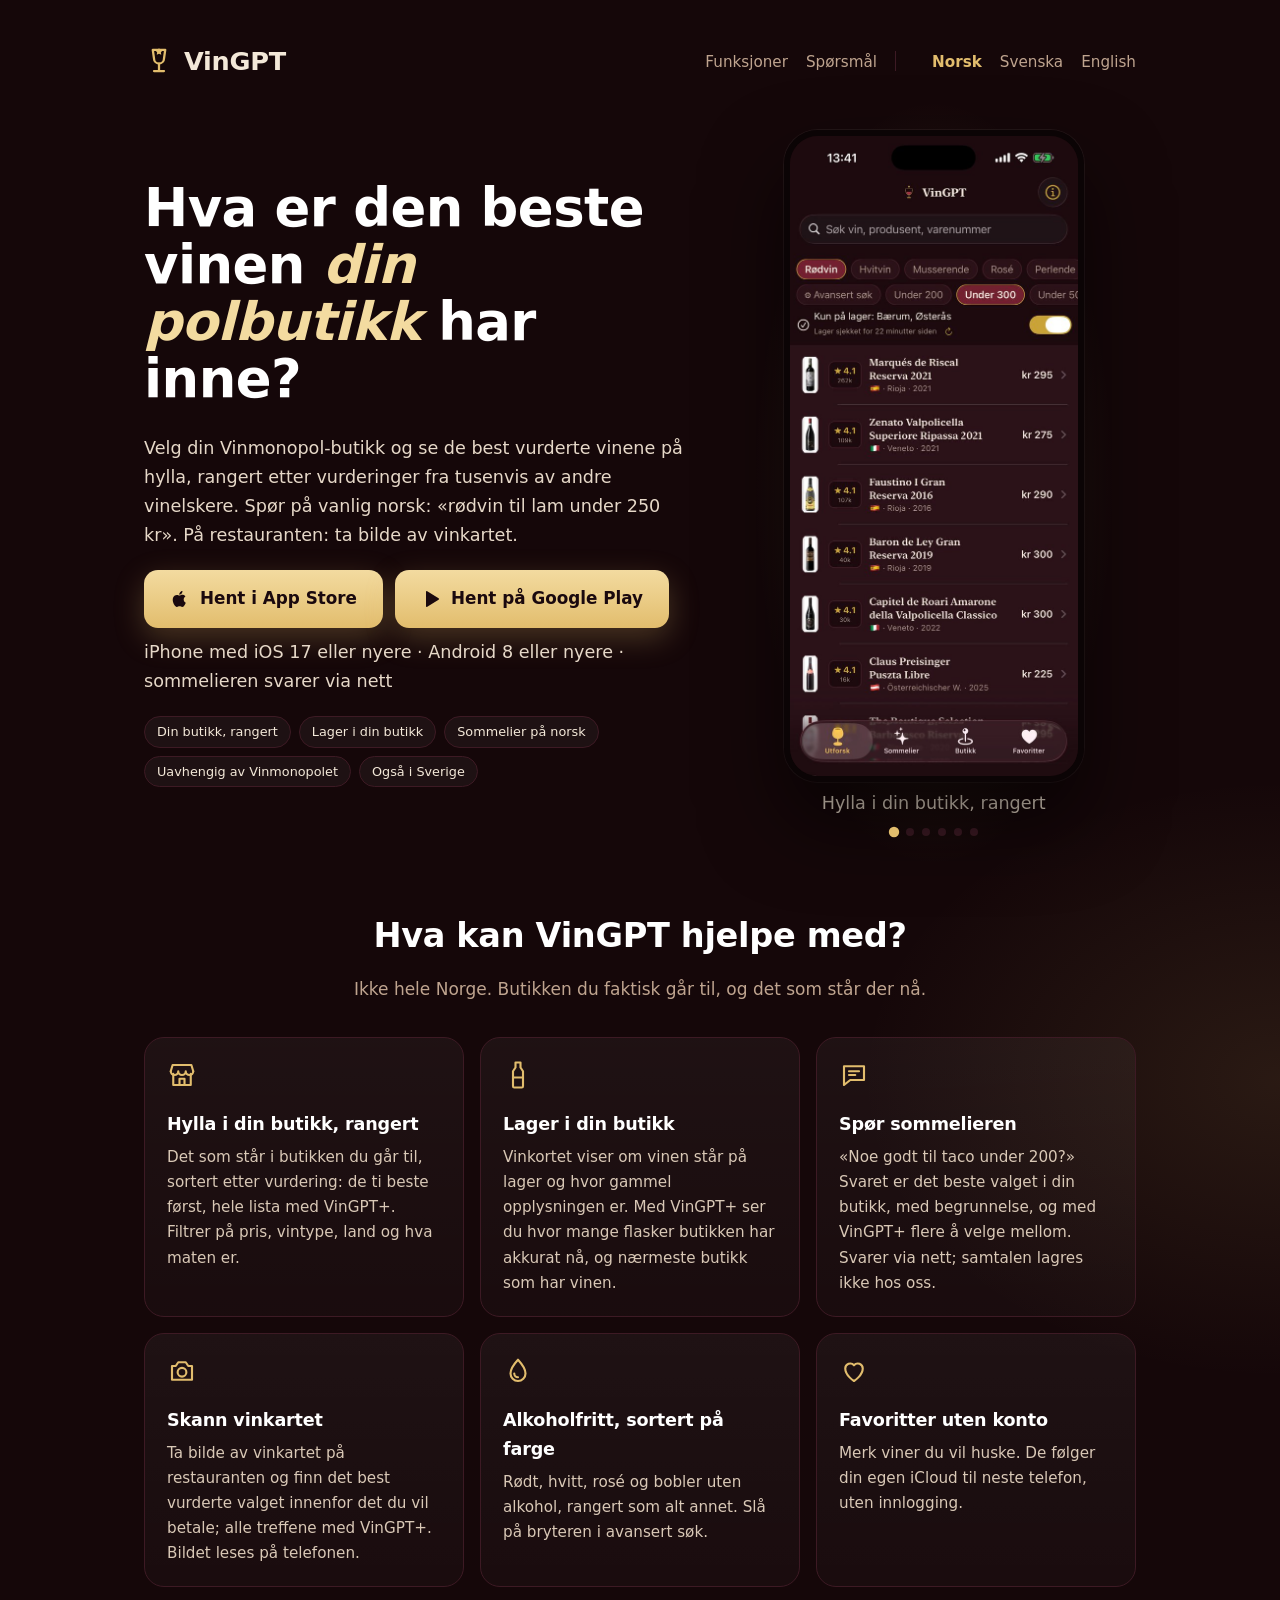
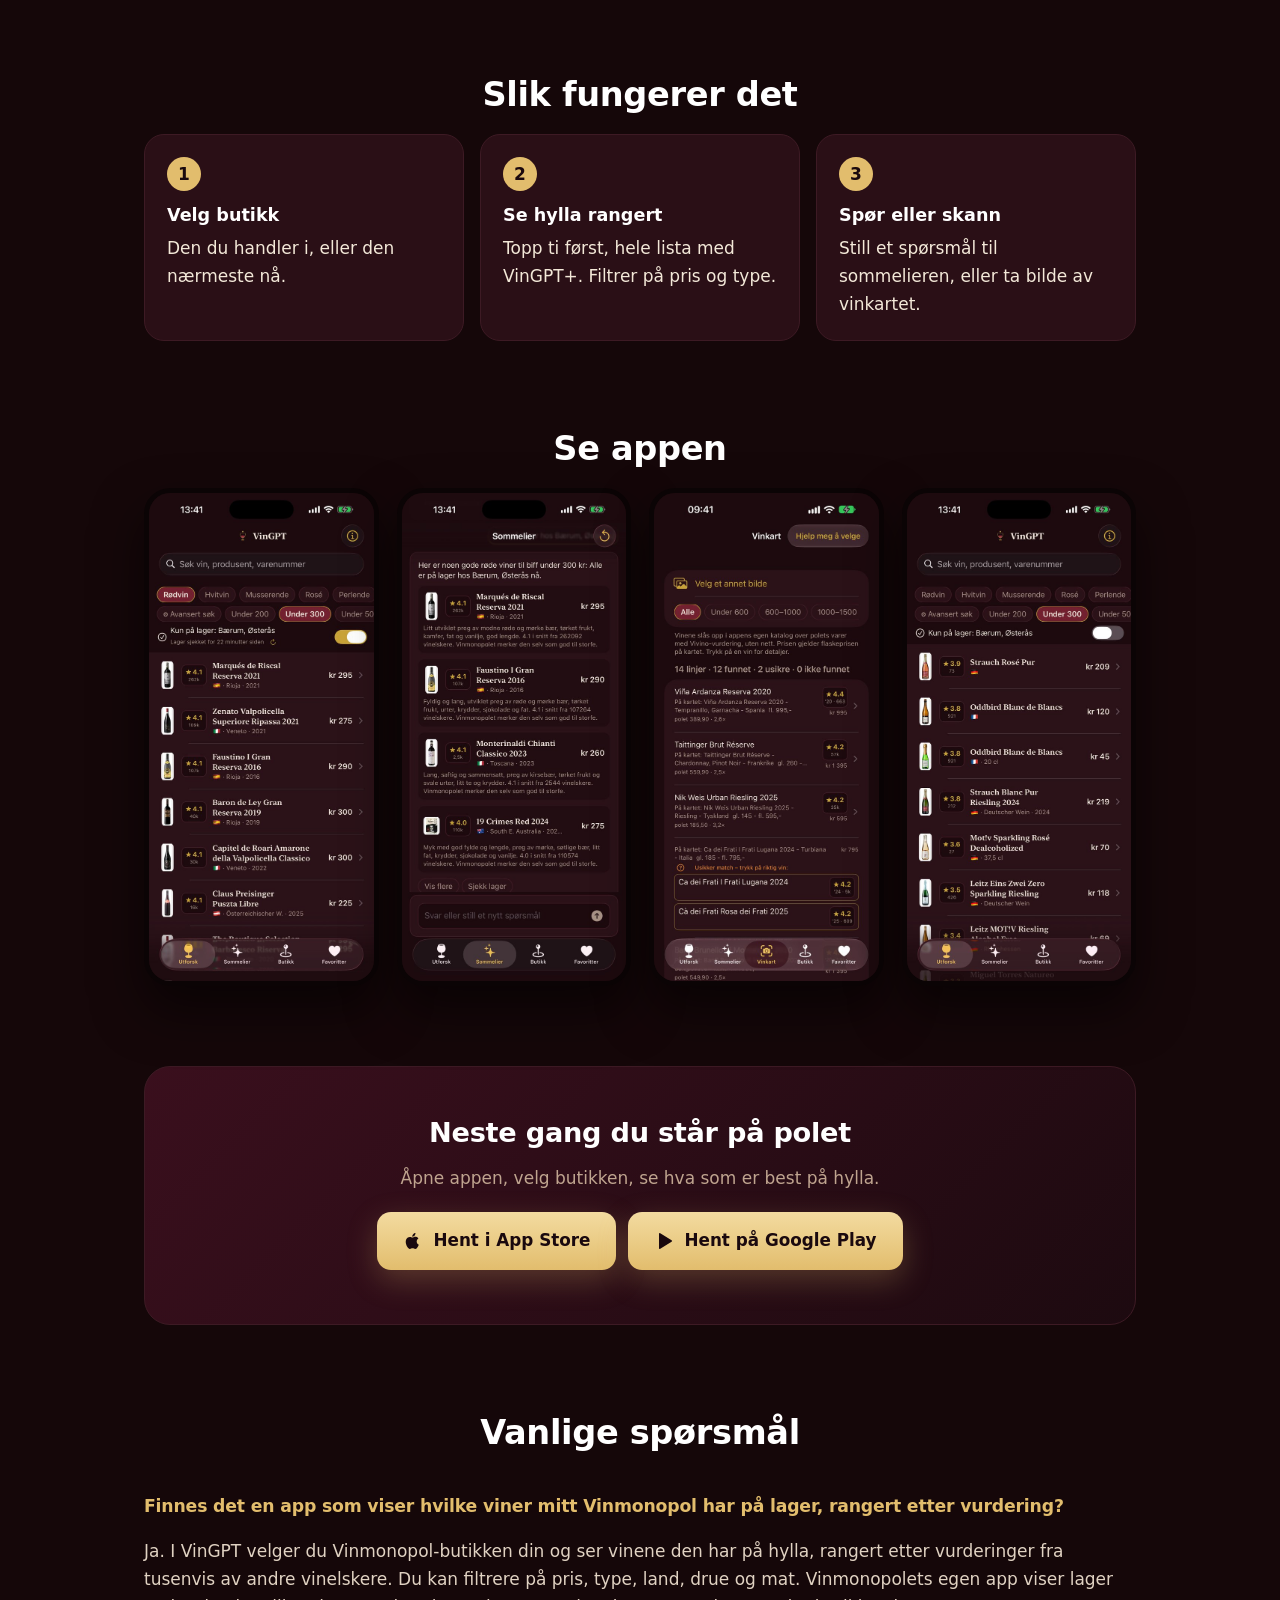
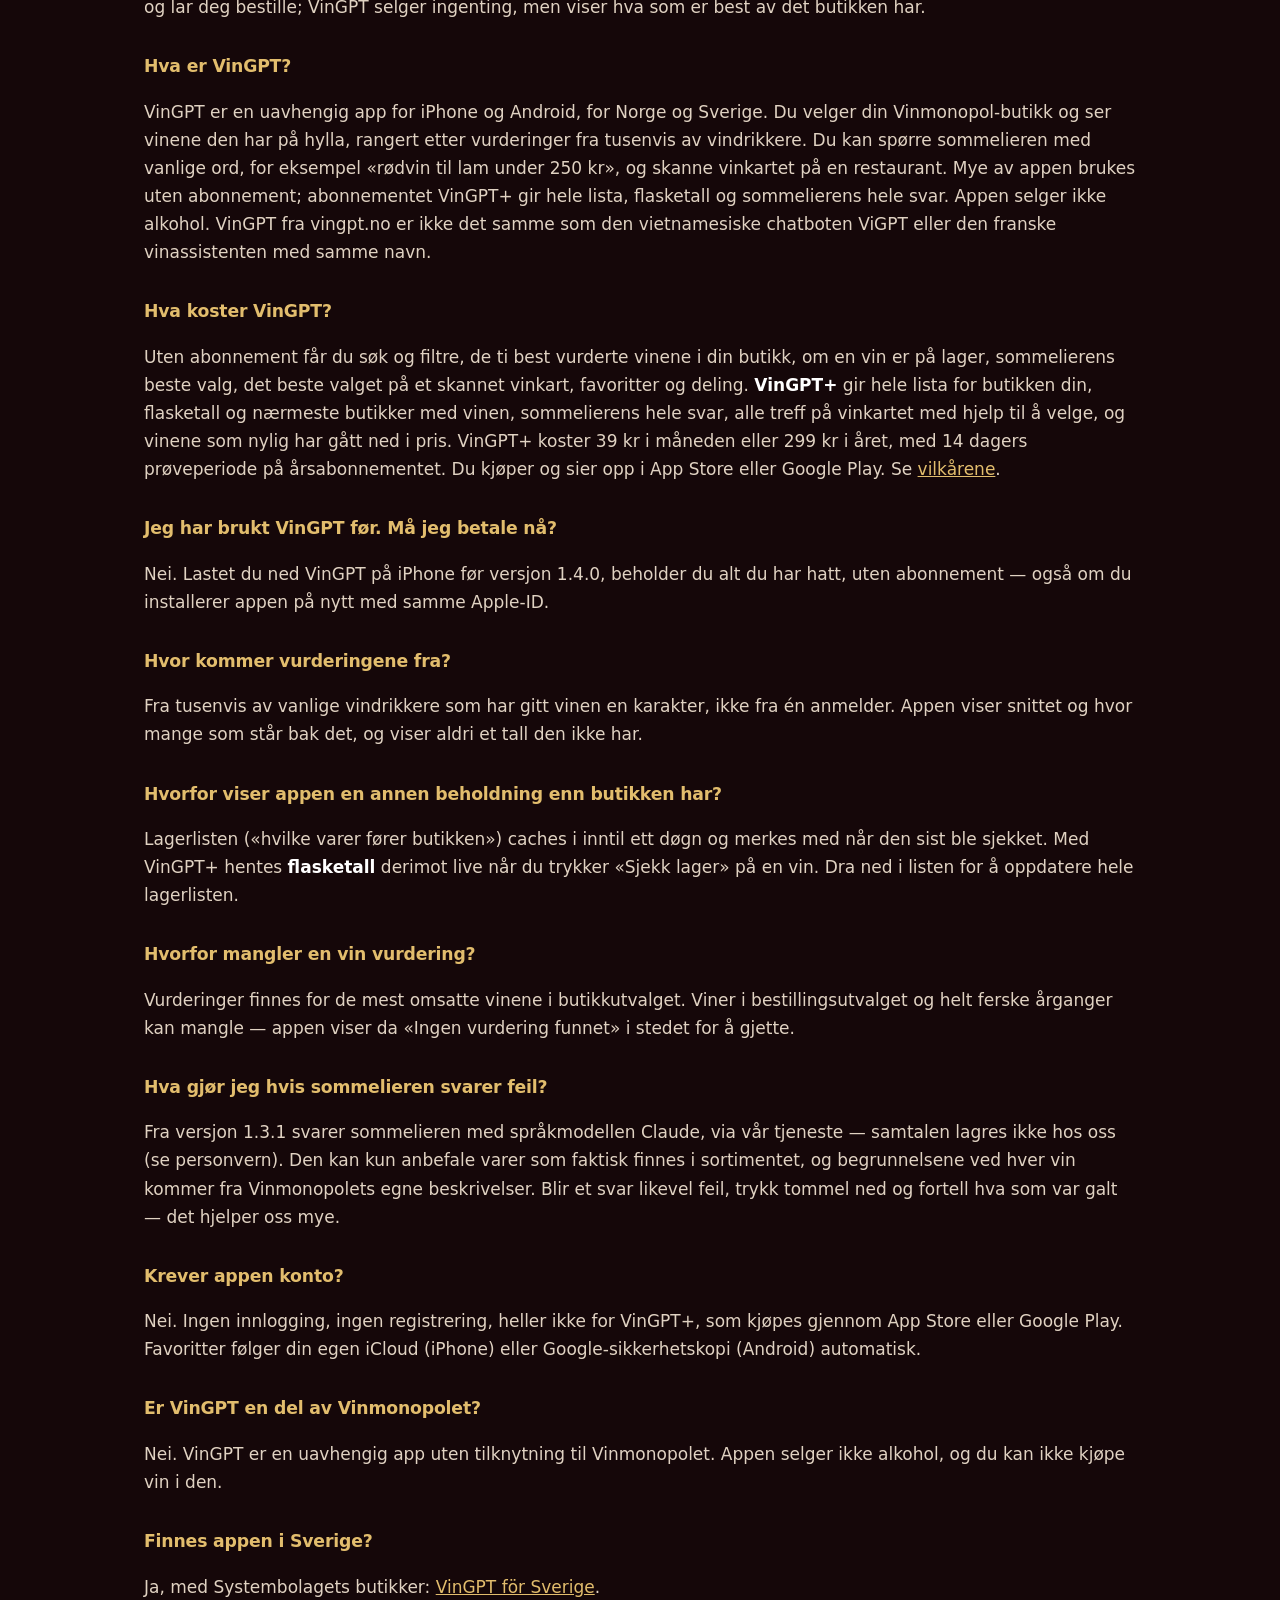
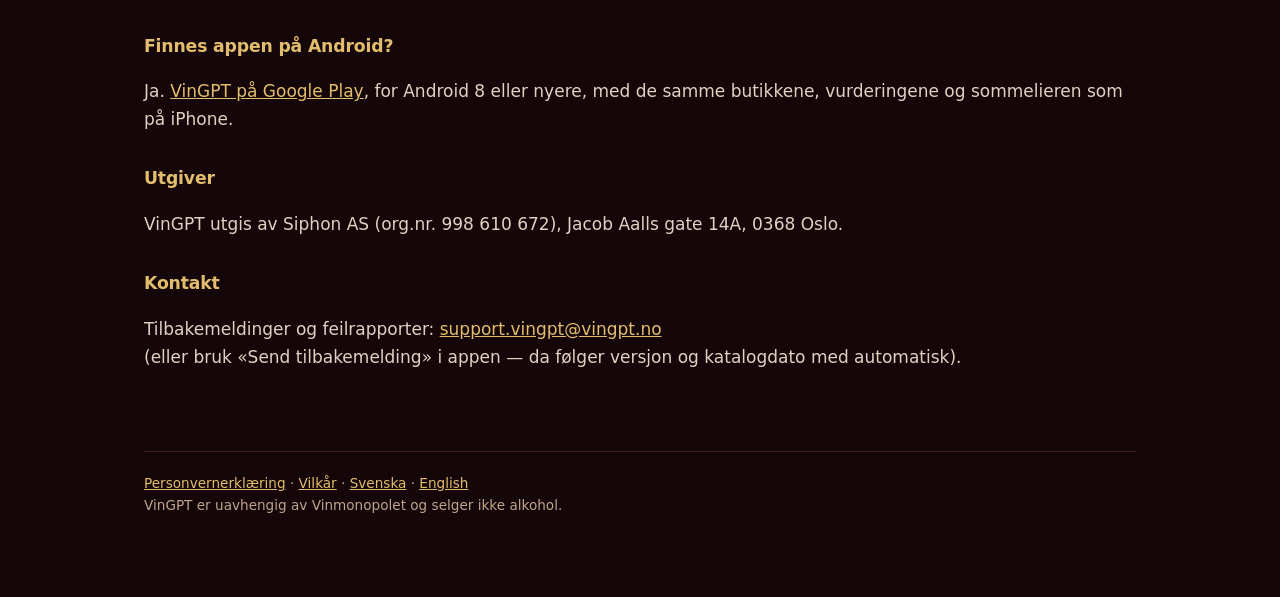
==== index.html @ 3bc425c9 "Flett inn main (knappene på linje) Co-Authored-By: Claude Sonnet 5.5 <noreply@anthropic.com>" ====
<!doctype html>
<html lang="nb">
<head>
<meta charset="utf-8">
<meta name="viewport" content="width=device-width, initial-scale=1">
<title>VinGPT – appen som rangerer vinene på ditt Vinmonopol</title>
<meta name="description" content="Velg Vinmonopol-butikken din og se vinene på hylla rangert etter vurderinger fra tusenvis av vinelskere. Spør sommelieren. iPhone og Android.">
<link rel="canonical" href="https://vingpt.no/">
<meta name="msvalidate.01" content="C880A6B9B083777A271F7337E14B123C">
<link rel="alternate" hreflang="nb" href="https://vingpt.no/">
<link rel="alternate" hreflang="sv" href="https://vingpt.no/sv/">
<link rel="alternate" hreflang="en" href="https://vingpt.no/en/">
<link rel="alternate" hreflang="x-default" href="https://vingpt.no/en/">
<meta property="og:title" content="VinGPT — hva er den beste vinen din polbutikk har inne?">
<meta property="og:description" content="Det som står på hylla i din butikk, sortert etter hva tusenvis av folk faktisk synes. Spør: «rødvin til lam under 250 kr».">
<meta property="og:image" content="https://vingpt.no/godvin/kort.jpg">
<meta property="og:image:width" content="1200">
<meta property="og:image:height" content="630">
<meta property="og:type" content="website">
<meta property="og:url" content="https://vingpt.no/">
<meta property="og:locale" content="nb_NO">
<meta property="og:site_name" content="VinGPT">
<meta name="twitter:card" content="summary_large_image">
<meta name="apple-itunes-app" content="app-id=6796675360, affiliate-data=pt=129246957&ct=smartbanner">
<meta name="theme-color" content="#150709">
<link rel="icon" href="/favicon.ico" sizes="any">
<link rel="apple-touch-icon" href="/apple-touch-icon.png">
<link rel="stylesheet" href="felles.css?v=20261106c">
<script src="/besok.js" defer></script>
<script type="application/ld+json">{"@context": "https://schema.org", "@type": "Organization", "@id": "https://vingpt.no/#utgiver", "name": "Siphon AS", "url": "https://vingpt.no/", "logo": "https://vingpt.no/ikon-512.png", "email": "support.vingpt@vingpt.no", "address": {"@type": "PostalAddress", "streetAddress": "Jacob Aalls gate 14A", "postalCode": "0368", "addressLocality": "Oslo", "addressCountry": "NO"}, "sameAs": ["https://virksomhet.brreg.no/nb/oppslag/enheter/998610672"]}</script>
<script type="application/ld+json">{"@context": "https://schema.org", "@type": "WebSite", "@id": "https://vingpt.no/#nettsted", "name": "VinGPT", "url": "https://vingpt.no/", "inLanguage": ["nb", "sv", "en"], "publisher": {"@id": "https://vingpt.no/#utgiver"}}</script>
<script type="application/ld+json">{"@context": "https://schema.org", "@type": "MobileApplication", "@id": "https://vingpt.no/#app", "name": "VinGPT", "alternateName": "VinGPT: vin på lager nær deg", "operatingSystem": "iOS 17, Android 8", "applicationCategory": "LifestyleApplication", "inLanguage": "nb", "url": "https://vingpt.no/", "installUrl": "https://apps.apple.com/no/app/id6796675360?pt=129246957&ct=nettside&mt=8", "description": "Velg Vinmonopol-butikken din og se vinene på hylla rangert etter vurderinger fra tusenvis av vinelskere. Spør sommelieren. iPhone og Android.", "countriesSupported": "NO", "image": "https://vingpt.no/godvin/kort.jpg", "publisher": {"@id": "https://vingpt.no/#utgiver"}, "sameAs": ["https://apps.apple.com/no/app/id6796675360", "https://play.google.com/store/apps/details?id=no.vingpt.app"], "offers": [{"@type": "Offer", "price": "0", "priceCurrency": "NOK"}, {"@type": "Offer", "name": "VinGPT+ måned", "price": "39", "priceCurrency": "NOK"}, {"@type": "Offer", "name": "VinGPT+ år", "price": "299", "priceCurrency": "NOK"}]}</script>
<script type="application/ld+json">{"@context": "https://schema.org", "@type": "FAQPage", "inLanguage": "nb", "mainEntity": [{"@type": "Question", "name": "Finnes det en app som viser hvilke viner mitt Vinmonopol har på lager, rangert etter vurdering?", "acceptedAnswer": {"@type": "Answer", "text": "Ja. I VinGPT velger du Vinmonopol-butikken din og ser vinene den har på hylla, rangert etter vurderinger fra tusenvis av andre vinelskere. Du kan filtrere på pris, type, land, drue og mat. Vinmonopolets egen app viser lager og lar deg bestille; VinGPT selger ingenting, men viser hva som er best av det butikken har."}}, {"@type": "Question", "name": "Hva er VinGPT?", "acceptedAnswer": {"@type": "Answer", "text": "VinGPT er en uavhengig app for iPhone og Android, for Norge og Sverige. Du velger din Vinmonopol-butikk og ser vinene den har på hylla, rangert etter vurderinger fra tusenvis av vindrikkere. Du kan spørre sommelieren med vanlige ord, for eksempel «rødvin til lam under 250 kr», og skanne vinkartet på en restaurant. Mye av appen brukes uten abonnement; abonnementet VinGPT+ gir hele lista, flasketall og sommelierens hele svar. Appen selger ikke alkohol. VinGPT fra vingpt.no er ikke det samme som den vietnamesiske chatboten ViGPT eller den franske vinassistenten med samme navn."}}, {"@type": "Question", "name": "Hva koster VinGPT?", "acceptedAnswer": {"@type": "Answer", "text": "Uten abonnement får du søk og filtre, de ti best vurderte vinene i din butikk, om en vin er på lager, sommelierens beste valg, det beste valget på et skannet vinkart, favoritter og deling. VinGPT+ gir hele lista for butikken din, flasketall og nærmeste butikker med vinen, sommelierens hele svar, alle treff på vinkartet med hjelp til å velge, og vinene som nylig har gått ned i pris. VinGPT+ koster 39 kr i måneden eller 299 kr i året, med 14 dagers prøveperiode på årsabonnementet. Du kjøper og sier opp i App Store eller Google Play. Se vilkårene."}}, {"@type": "Question", "name": "Jeg har brukt VinGPT før. Må jeg betale nå?", "acceptedAnswer": {"@type": "Answer", "text": "Nei. Lastet du ned VinGPT på iPhone før versjon 1.4.0, beholder du alt du har hatt, uten abonnement — også om du installerer appen på nytt med samme Apple-ID."}}, {"@type": "Question", "name": "Hvor kommer vurderingene fra?", "acceptedAnswer": {"@type": "Answer", "text": "Fra tusenvis av vanlige vindrikkere som har gitt vinen en karakter, ikke fra én anmelder. Appen viser snittet og hvor mange som står bak det, og viser aldri et tall den ikke har."}}, {"@type": "Question", "name": "Hvorfor viser appen en annen beholdning enn butikken har?", "acceptedAnswer": {"@type": "Answer", "text": "Lagerlisten («hvilke varer fører butikken») caches i inntil ett døgn og merkes med når den sist ble sjekket. Med VinGPT+ hentes flasketall derimot live når du trykker «Sjekk lager» på en vin. Dra ned i listen for å oppdatere hele lagerlisten."}}, {"@type": "Question", "name": "Hvorfor mangler en vin vurdering?", "acceptedAnswer": {"@type": "Answer", "text": "Vurderinger finnes for de mest omsatte vinene i butikkutvalget. Viner i bestillingsutvalget og helt ferske årganger kan mangle — appen viser da «Ingen vurdering funnet» i stedet for å gjette."}}, {"@type": "Question", "name": "Hva gjør jeg hvis sommelieren svarer feil?", "acceptedAnswer": {"@type": "Answer", "text": "Fra versjon 1.3.1 svarer sommelieren med språkmodellen Claude, via vår tjeneste — samtalen lagres ikke hos oss (se personvern). Den kan kun anbefale varer som faktisk finnes i sortimentet, og begrunnelsene ved hver vin kommer fra Vinmonopolets egne beskrivelser. Blir et svar likevel feil, trykk tommel ned og fortell hva som var galt — det hjelper oss mye."}}, {"@type": "Question", "name": "Krever appen konto?", "acceptedAnswer": {"@type": "Answer", "text": "Nei. Ingen innlogging, ingen registrering, heller ikke for VinGPT+, som kjøpes gjennom App Store eller Google Play. Favoritter følger din egen iCloud (iPhone) eller Google-sikkerhetskopi (Android) automatisk."}}, {"@type": "Question", "name": "Er VinGPT en del av Vinmonopolet?", "acceptedAnswer": {"@type": "Answer", "text": "Nei. VinGPT er en uavhengig app uten tilknytning til Vinmonopolet. Appen selger ikke alkohol, og du kan ikke kjøpe vin i den."}}, {"@type": "Question", "name": "Finnes appen i Sverige?", "acceptedAnswer": {"@type": "Answer", "text": "Ja, med Systembolagets butikker: VinGPT för Sverige."}}, {"@type": "Question", "name": "Finnes appen på Android?", "acceptedAnswer": {"@type": "Answer", "text": "Ja. VinGPT på Google Play, for Android 8 eller nyere, med de samme butikkene, vurderingene og sommelieren som på iPhone."}}]}</script>
</head>
<body>
<main>

<div class="topp">
<a class="merke" href="./"><svg viewBox="0 0 24 24" fill="none" stroke="#e2bd6d" stroke-width="1.8" stroke-linecap="round" stroke-linejoin="round"><path d="M7 3h10l-1 7a4 4 0 0 1-8 0z"/><path d="M12 14v6M8 20h8"/><path d="M12 1.5l.9 1.8 2 .3-1.4 1.4.3 2-1.8-.9-1.8.9.3-2L9.1 3.6l2-.3z" fill="#e2bd6d" stroke="none"/></svg><span class="merkenavn">VinGPT</span></a>
<nav><a class="anker" href="#funksjoner">Funksjoner</a><a class="anker" href="#faq">Spørsmål</a><span class="sprak"><a lang="nb" hreflang="nb" href="./" aria-current="page">Norsk</a><a lang="sv" hreflang="sv" href="sv/">Svenska</a><a lang="en" hreflang="en" href="en/">English</a></span></nav>
</div>

<header class="hero">
<div>
<h1 class="lofte">Hva er den beste vinen <em>din polbutikk</em> har inne?</h1>
<p>Velg din Vinmonopol-butikk og se de best vurderte vinene på hylla, rangert etter vurderinger fra tusenvis av andre vinelskere. Spør på vanlig norsk: «rødvin til lam under 250 kr». På restauranten: ta bilde av vinkartet.</p>
<div class="knapper"><a class="appstore" href="https://apps.apple.com/no/app/id6796675360?pt=129246957&amp;ct=nettside&amp;mt=8"><svg viewBox="0 0 24 24" fill="currentColor"><path d="M16.4 12.6c0-2.4 2-3.6 2.1-3.7-1.1-1.7-2.9-1.9-3.5-1.9-1.5-.2-2.9.9-3.7.9-.8 0-1.9-.9-3.2-.8-1.6 0-3.1 1-4 2.4-1.7 3-.4 7.3 1.2 9.7.8 1.2 1.8 2.5 3 2.4 1.2 0 1.7-.8 3.2-.8s1.9.8 3.2.8 2.1-1.2 2.9-2.4c.9-1.4 1.3-2.7 1.3-2.8 0 0-2.5-1-2.5-3.8zM14 5.4c.7-.8 1.1-1.9 1-3-1 0-2.1.7-2.8 1.5-.6.7-1.2 1.8-1 2.9 1.1.1 2.2-.6 2.8-1.4z"/></svg>Hent i App Store</a><a class="appstore play" href="https://play.google.com/store/apps/details?id=no.vingpt.app&amp;referrer=utm_source%3Dnettside"><svg viewBox="0 0 24 24" fill="currentColor" aria-hidden="true"><path d="M6 3.6v16.8a1 1 0 0 0 1.5.86l13.6-8.4a1 1 0 0 0 0-1.72L7.5 2.74A1 1 0 0 0 6 3.6z"/></svg>Hent på Google Play</a></div>
<p class="krav">iPhone med iOS 17 eller nyere · Android 8 eller nyere · sommelieren svarer via nett</p>
<ul class="merker"><li>Din butikk, rangert</li><li>Lager i din butikk</li><li>Sommelier på norsk</li><li>Uavhengig av Vinmonopolet</li><li>Også i Sverige</li></ul>
</div>
<div class="telefon"><div class="skjermer"><img src="bilder/no/1-utforsk.jpg" width="600" height="1303" alt="Hovedskjermen: rødviner under 300 kr på hylla i din butikk, rangert etter vurdering" data-tekst="Hylla i din butikk, rangert" class="aktiv"><img src="bilder/no/4-sommelier.jpg" width="600" height="1303" alt="Sommelieren svarer med viner som står i din butikk" data-tekst="Spør sommelieren om maten" loading="lazy"><img src="bilder/no/3-vinkart.jpg" width="600" height="1303" alt="Vinkartet fotografert og rangert" data-tekst="Skann vinkartet på restauranten" loading="lazy"><img src="bilder/no/2-vinkort.jpg" width="600" height="1303" alt="Vinkortet med vurdering, pris og flasker på lager" data-tekst="Vurdering, pris og lager per flaske" loading="lazy"><img src="bilder/no/5-alkoholfritt.jpg" width="600" height="1303" alt="Alkoholfrie viner rangert" data-tekst="Alkoholfritt, sortert på farge" loading="lazy"><img src="bilder/no/6-butikk.jpg" width="600" height="1303" alt="Butikkvelgeren" data-tekst="Velg butikken din" loading="lazy"></div><p class="bildetekst" aria-live="polite">Hylla i din butikk, rangert</p><div class="prikker"><button type="button" data-i="0" aria-label="Hylla i din butikk, rangert" class="aktiv"></button><button type="button" data-i="1" aria-label="Spør sommelieren om maten"></button><button type="button" data-i="2" aria-label="Skann vinkartet på restauranten"></button><button type="button" data-i="3" aria-label="Vurdering, pris og lager per flaske"></button><button type="button" data-i="4" aria-label="Alkoholfritt, sortert på farge"></button><button type="button" data-i="5" aria-label="Velg butikken din"></button></div></div>
</header>

<section id="funksjoner">
<h2 class="seksjon">Hva kan VinGPT hjelpe med?</h2>
<p class="ingress">Ikke hele Norge. Butikken du faktisk går til, og det som står der nå.</p>
<div class="kort">
<div><svg viewBox="0 0 24 24" fill="none" stroke="currentColor" stroke-width="1.7" stroke-linecap="round" stroke-linejoin="round"><path d="M3 9l1.5-5h15L21 9"/><path d="M3 9a3 3 0 0 0 6 0 3 3 0 0 0 6 0 3 3 0 0 0 6 0"/><path d="M5 11v9h14v-9"/><path d="M10 20v-5h4v5"/></svg><h3>Hylla i din butikk, rangert</h3><p>Det som står i butikken du går til, sortert etter vurdering: de ti beste først, hele lista med VinGPT+. Filtrer på pris, vintype, land og hva maten er.</p></div><div><svg viewBox="0 0 24 24" fill="none" stroke="currentColor" stroke-width="1.7" stroke-linecap="round" stroke-linejoin="round"><path d="M10 2h4v4l2 3v12a1 1 0 0 1-1 1H9a1 1 0 0 1-1-1V9l2-3z"/><path d="M8 14h8"/></svg><h3>Lager i din butikk</h3><p>Vinkortet viser om vinen står på lager og hvor gammel opplysningen er. Med VinGPT+ ser du hvor mange flasker butikken har akkurat nå, og nærmeste butikk som har vinen.</p></div><div><svg viewBox="0 0 24 24" fill="none" stroke="currentColor" stroke-width="1.7" stroke-linecap="round" stroke-linejoin="round"><path d="M4 5h16v11H9l-5 4z"/><path d="M8 9h8M8 12h5"/></svg><h3>Spør sommelieren</h3><p>«Noe godt til taco under 200?» Svaret er det beste valget i din butikk, med begrunnelse, og med VinGPT+ flere å velge mellom. Svarer via nett; samtalen lagres ikke hos oss.</p></div><div><svg viewBox="0 0 24 24" fill="none" stroke="currentColor" stroke-width="1.7" stroke-linecap="round" stroke-linejoin="round"><path d="M4 8h3l2-3h6l2 3h3v11H4z"/><circle cx="12" cy="13" r="3.5"/></svg><h3>Skann vinkartet</h3><p>Ta bilde av vinkartet på restauranten og finn det best vurderte valget innenfor det du vil betale; alle treffene med VinGPT+. Bildet leses på telefonen.</p></div><div><svg viewBox="0 0 24 24" fill="none" stroke="currentColor" stroke-width="1.7" stroke-linecap="round" stroke-linejoin="round"><path d="M12 3s6 6.5 6 11a6 6 0 0 1-12 0c0-4.5 6-11 6-11z"/><path d="M9 14a3 3 0 0 0 3 3"/></svg><h3>Alkoholfritt, sortert på farge</h3><p>Rødt, hvitt, rosé og bobler uten alkohol, rangert som alt annet. Slå på bryteren i avansert søk.</p></div><div><svg viewBox="0 0 24 24" fill="none" stroke="currentColor" stroke-width="1.7" stroke-linecap="round" stroke-linejoin="round"><path d="M12 20s-7-4.4-7-10a4 4 0 0 1 7-2.6A4 4 0 0 1 19 10c0 5.6-7 10-7 10z"/></svg><h3>Favoritter uten konto</h3><p>Merk viner du vil huske. De følger din egen iCloud til neste telefon, uten innlogging.</p></div>
</div>
</section>

<section>
<h2 class="seksjon">Slik fungerer det</h2>
<ol class="steg">
<li><strong>Velg butikk</strong>Den du handler i, eller den nærmeste nå.</li><li><strong>Se hylla rangert</strong>Topp ti først, hele lista med VinGPT+. Filtrer på pris og type.</li><li><strong>Spør eller skann</strong>Still et spørsmål til sommelieren, eller ta bilde av vinkartet.</li>
</ol>
</section>

<section>
<h2 class="seksjon">Se appen</h2>
<div class="bilder">
<img src="bilder/no/1-utforsk.jpg" width="600" height="1303" alt="Hovedskjermen: rødviner under 300 kr på hylla i din butikk, rangert etter vurdering" loading="lazy">
<img src="bilder/no/4-sommelier.jpg" width="600" height="1303" alt="Sommelieren svarer på «rødvin til biff under 300 kr» med viner fra din butikk" loading="lazy">
<img src="bilder/no/3-vinkart.jpg" width="600" height="1303" alt="Skannet vinkart fra en restaurant, rangert etter vurdering innenfor prisramme" loading="lazy">
<img src="bilder/no/5-alkoholfritt.jpg" width="600" height="1303" alt="Alkoholfrie viner sortert på rødt, hvitt, rosé og bobler" loading="lazy">
</div>
</section>

<section class="band">
<p class="lofte">Neste gang du står på polet</p>
<p>Åpne appen, velg butikken, se hva som er best på hylla.</p>
<div class="knapper"><a class="appstore" href="https://apps.apple.com/no/app/id6796675360?pt=129246957&amp;ct=nettside&amp;mt=8"><svg viewBox="0 0 24 24" fill="currentColor"><path d="M16.4 12.6c0-2.4 2-3.6 2.1-3.7-1.1-1.7-2.9-1.9-3.5-1.9-1.5-.2-2.9.9-3.7.9-.8 0-1.9-.9-3.2-.8-1.6 0-3.1 1-4 2.4-1.7 3-.4 7.3 1.2 9.7.8 1.2 1.8 2.5 3 2.4 1.2 0 1.7-.8 3.2-.8s1.9.8 3.2.8 2.1-1.2 2.9-2.4c.9-1.4 1.3-2.7 1.3-2.8 0 0-2.5-1-2.5-3.8zM14 5.4c.7-.8 1.1-1.9 1-3-1 0-2.1.7-2.8 1.5-.6.7-1.2 1.8-1 2.9 1.1.1 2.2-.6 2.8-1.4z"/></svg>Hent i App Store</a><a class="appstore play" href="https://play.google.com/store/apps/details?id=no.vingpt.app&amp;referrer=utm_source%3Dnettside"><svg viewBox="0 0 24 24" fill="currentColor" aria-hidden="true"><path d="M6 3.6v16.8a1 1 0 0 0 1.5.86l13.6-8.4a1 1 0 0 0 0-1.72L7.5 2.74A1 1 0 0 0 6 3.6z"/></svg>Hent på Google Play</a></div>
</section>

<section id="faq" class="faq">
<h2 class="seksjon">Vanlige spørsmål</h2>
<h3>Finnes det en app som viser hvilke viner mitt Vinmonopol har på lager, rangert etter vurdering?</h3>
<p>Ja. I VinGPT velger du Vinmonopol-butikken din og ser vinene den har på hylla, rangert etter vurderinger fra tusenvis av andre vinelskere. Du kan filtrere på pris, type, land, drue og mat. Vinmonopolets egen app viser lager og lar deg bestille; VinGPT selger ingenting, men viser hva som er best av det butikken har.</p>
<h3>Hva er VinGPT?</h3>
<p>VinGPT er en uavhengig app for iPhone og Android, for Norge og Sverige. Du velger din Vinmonopol-butikk og ser vinene den har på hylla, rangert etter vurderinger fra tusenvis av vindrikkere. Du kan spørre sommelieren med vanlige ord, for eksempel «rødvin til lam under 250 kr», og skanne vinkartet på en restaurant. Mye av appen brukes uten abonnement; abonnementet VinGPT+ gir hele lista, flasketall og sommelierens hele svar. Appen selger ikke alkohol. VinGPT fra vingpt.no er ikke det samme som den vietnamesiske chatboten ViGPT eller den franske vinassistenten med samme navn.</p>
<h3>Hva koster VinGPT?</h3>
<p>Uten abonnement får du søk og filtre, de ti best vurderte vinene i din butikk, om en vin er på lager, sommelierens beste valg, det beste valget på et skannet vinkart, favoritter og deling. <strong>VinGPT+</strong> gir hele lista for butikken din, flasketall og nærmeste butikker med vinen, sommelierens hele svar, alle treff på vinkartet med hjelp til å velge, og vinene som nylig har gått ned i pris. VinGPT+ koster 39 kr i måneden eller 299 kr i året, med 14 dagers prøveperiode på årsabonnementet. Du kjøper og sier opp i App Store eller Google Play. Se <a href="vilkar/">vilkårene</a>.</p>
<h3>Jeg har brukt VinGPT før. Må jeg betale nå?</h3>
<p>Nei. Lastet du ned VinGPT på iPhone før versjon 1.4.0, beholder du alt du har hatt, uten abonnement — også om du installerer appen på nytt med samme Apple-ID.</p>
<h3>Hvor kommer vurderingene fra?</h3>
<p>Fra tusenvis av vanlige vindrikkere som har gitt vinen en karakter, ikke fra én anmelder. Appen viser snittet og hvor mange som står bak det, og viser aldri et tall den ikke har.</p>
<h3>Hvorfor viser appen en annen beholdning enn butikken har?</h3>
<p>Lagerlisten («hvilke varer fører butikken») caches i inntil ett døgn og merkes med når den sist ble sjekket. Med VinGPT+ hentes <strong>flasketall</strong> derimot live når du trykker «Sjekk lager» på en vin. Dra ned i listen for å oppdatere hele lagerlisten.</p>
<h3>Hvorfor mangler en vin vurdering?</h3>
<p>Vurderinger finnes for de mest omsatte vinene i butikkutvalget. Viner i bestillingsutvalget og helt ferske årganger kan mangle — appen viser da «Ingen vurdering funnet» i stedet for å gjette.</p>
<h3>Hva gjør jeg hvis sommelieren svarer feil?</h3>
<p>Fra versjon 1.3.1 svarer sommelieren med språkmodellen Claude, via vår tjeneste — samtalen lagres ikke hos oss (se personvern). Den kan kun anbefale varer som faktisk finnes i sortimentet, og begrunnelsene ved hver vin kommer fra Vinmonopolets egne beskrivelser. Blir et svar likevel feil, trykk tommel ned og fortell hva som var galt — det hjelper oss mye.</p>
<h3>Krever appen konto?</h3>
<p>Nei. Ingen innlogging, ingen registrering, heller ikke for VinGPT+, som kjøpes gjennom App Store eller Google Play. Favoritter følger din egen iCloud (iPhone) eller Google-sikkerhetskopi (Android) automatisk.</p>
<h3>Er VinGPT en del av Vinmonopolet?</h3>
<p>Nei. VinGPT er en uavhengig app uten tilknytning til Vinmonopolet. Appen selger ikke alkohol, og du kan ikke kjøpe vin i den.</p>
<h3>Finnes appen i Sverige?</h3>
<p>Ja, med Systembolagets butikker: <a href="sv/">VinGPT för Sverige</a>.</p>
<h3>Finnes appen på Android?</h3>
<p>Ja. <a href="https://play.google.com/store/apps/details?id=no.vingpt.app&referrer=utm_source%3Dnettside">VinGPT på Google Play</a>, for Android 8 eller nyere, med de samme butikkene, vurderingene og sommelieren som på iPhone.</p>
<h3>Utgiver</h3>
<p>VinGPT utgis av Siphon AS (org.nr. 998 610 672), Jacob Aalls gate 14A, 0368 Oslo.</p>
<h3>Kontakt</h3>
<p>Tilbakemeldinger og feilrapporter: <a href="mailto:support.vingpt@vingpt.no">support.vingpt@vingpt.no</a><br>(eller bruk «Send tilbakemelding» i appen — da følger versjon og katalogdato med automatisk).</p>
</section>

<footer>
<a href="personvern/">Personvernerklæring</a> · <a href="vilkar/">Vilkår</a> · <a href="sv/" lang="sv">Svenska</a> · <a href="en/" lang="en">English</a><br>
VinGPT er uavhengig av Vinmonopolet og selger ikke alkohol.
</footer>
</main>
<script>
(function(){var b=document.querySelectorAll(".skjermer img"),p=document.querySelectorAll(".prikker button"),t=document.querySelector(".bildetekst"),tel=document.querySelector(".telefon"),i=0,k;
if(b.length<2)return;
function vis(n){b[i].classList.remove("aktiv");p[i].classList.remove("aktiv");i=n%b.length;b[i].classList.add("aktiv");p[i].classList.add("aktiv");t.textContent=b[i].dataset.tekst;}
function start(){if(!matchMedia("(prefers-reduced-motion: reduce)").matches)k=setInterval(function(){vis(i+1)},3500);}
function stopp(){clearInterval(k);}
p.forEach(function(x){x.addEventListener("click",function(){stopp();vis(+x.dataset.i);start();});});
tel.addEventListener("mouseenter",stopp);tel.addEventListener("mouseleave",start);start();})();
</script>
</body>
</html>
---- felles.css ----
/* VinGPT-sida — felles stil (sidene bygges av bygg.py). v3 05.11.2026: hero med telefon, systemfont (Jens 06.11: rett telefon, ingen webfonter), kort med ikon. */
:root {
  color-scheme: dark;
  --bg:#150709; --bg2:#23090f; --flate:#2a0f16; --kant:#3d1a24; --tekst:#f3e8d8; --dempet:#bfa48f;
  --gull:#e2bd6d; --gull2:#f3dba0; --rod:#8d1f3a;
}
* { box-sizing:border-box; }
html { scroll-behavior:smooth; }
body { margin:0; background:var(--bg); color:var(--tekst);
  font:17px/1.65 -apple-system,system-ui,"Helvetica Neue",Arial,sans-serif;
  background-image:
    radial-gradient(900px 500px at 15% -10%, rgba(141,31,58,.45), transparent 60%),
    radial-gradient(700px 500px at 100% 20%, rgba(226,189,109,.10), transparent 60%);
  background-repeat:no-repeat; }
main { max-width:1040px; margin:0 auto; padding:40px 24px 80px; }
h1,h2,h3,.lofte { font-family:-apple-system,system-ui,"Helvetica Neue",Arial,sans-serif; letter-spacing:-.01em; font-weight:700; }
.merkenavn { font-size:1.6rem; font-weight:700; letter-spacing:-.01em; }
h2 { color:var(--gull); font-size:1.15rem; margin:2em 0 .4em; font-weight:600; }
a { color:var(--gull); }
strong { color:#fff; }
.moden { color:var(--dempet); font-size:.9rem; margin-bottom:2em; }
footer { margin-top:4em; padding-top:1.5em; border-top:1px solid var(--kant); color:var(--dempet); font-size:.85rem; }

/* Topp */
.topp { display:flex; align-items:center; justify-content:space-between; gap:16px; margin-bottom:48px; }
.topp .merke { display:flex; align-items:center; gap:10px; text-decoration:none; color:var(--tekst); }
.topp .merke svg { width:30px; height:30px; }
.topp nav a { color:var(--dempet); text-decoration:none; margin-left:18px; font-size:.95rem; }
.topp nav a:hover { color:var(--gull); }
.sprak { margin-left:18px; padding-left:18px; border-left:1px solid var(--kant); white-space:nowrap; }
.sprak a { margin-left:12px; font-size:.85rem; }
.sprak a[aria-current] { color:var(--gull); font-weight:600; }

/* Hero: tekst venstre, telefon høyre */
.hero { display:grid; grid-template-columns:1.15fr .85fr; gap:40px; align-items:center; margin-bottom:72px; }
.hero .lofte { font-size:clamp(2.1rem,4.6vw,3.3rem); line-height:1.08; margin:0 0 .5em; font-weight:600; color:#fff; }
.hero .lofte em { font-style:italic; color:var(--gull2); }
.hero p { margin:.4em 0; font-size:1.1rem; color:#e6d8c8; max-width:34em; }
.appstore { display:inline-flex; align-items:center; gap:10px; margin:1.2em 0 .6em; padding:15px 26px; border-radius:14px;
  background:linear-gradient(180deg,var(--gull2),var(--gull)); color:#1a090e; font-weight:700; text-decoration:none; font-size:1.05rem; white-space:nowrap;
  box-shadow:0 10px 30px rgba(226,189,109,.25); }
.appstore:hover { filter:brightness(1.06); }
.knapper { display:flex; flex-wrap:wrap; align-items:center; gap:12px; margin:1.2em 0 .6em; }
.knapper .appstore { margin:0; }
.band .knapper { justify-content:center; }
.appstore svg { width:20px; height:20px; }
.krav { color:var(--dempet); font-size:.85rem; margin-top:.2em; }
.merker { list-style:none; padding:0; margin:1.2em 0 0; display:flex; flex-wrap:wrap; gap:8px; }
.merker li { font-size:.8rem; color:var(--tekst); background:rgba(255,255,255,.04); border:1px solid var(--kant); border-radius:999px; padding:4px 12px; }
.telefon { position:relative; justify-self:center; }
.skjermer { position:relative; width:min(300px,80vw); aspect-ratio:600/1303; margin:0 auto; }
.skjermer img { position:absolute; inset:0; width:100%; height:100%; object-fit:cover; display:block; border-radius:34px; border:6px solid #0b0405;
  box-shadow:0 40px 80px rgba(0,0,0,.6), 0 0 0 1px rgba(255,255,255,.06); opacity:0; transition:opacity .9s ease; }
.skjermer img.aktiv { opacity:1; }
.bildetekst { text-align:center; color:var(--dempet); font-size:.9rem; margin:18px 0 0; min-height:1.4em; }
.prikker { display:flex; justify-content:center; gap:8px; margin-top:10px; }
.prikker button { width:8px; height:8px; padding:0; border:0; border-radius:50%; background:var(--kant); cursor:pointer; transition:background .3s, transform .3s; }
.prikker button.aktiv { background:var(--gull); transform:scale(1.3); }
.telefon::before { content:""; position:absolute; inset:-30px; border-radius:50%; z-index:-1;
  background:radial-gradient(closest-side, rgba(226,189,109,.18), transparent); }

/* Seksjoner */
h2.seksjon { font-size:clamp(1.6rem,3vw,2.1rem); color:#fff; text-align:center; margin:0 0 .35em; font-weight:600; }
.ingress { text-align:center; color:var(--dempet); margin:0 auto 2em; max-width:40em; }
section { margin-bottom:80px; }
.kort { display:grid; grid-template-columns:repeat(3,1fr); gap:16px; }
.kort > div { background:linear-gradient(180deg,rgba(255,255,255,.045),rgba(255,255,255,.02)); border:1px solid var(--kant); border-radius:20px; padding:22px 22px 20px; }
.kort svg { width:30px; height:30px; color:var(--gull); margin-bottom:12px; }
.kort h3 { color:#fff; font-size:1.1rem; margin:0 0 .35em; font-weight:600; }
.kort p { margin:0; font-size:.95rem; color:#d9c8b6; }
.steg { counter-reset:steg; list-style:none; padding:0; margin:0; display:grid; grid-template-columns:repeat(3,1fr); gap:16px; }
.steg li { counter-increment:steg; background:var(--flate); border:1px solid var(--kant); border-radius:20px; padding:22px; }
.steg li::before { content:counter(steg); display:inline-block; width:2em; height:2em; border-radius:50%; margin-bottom:10px;
  background:var(--gull); color:#1a090e; font-weight:700; text-align:center; line-height:2em; }
.steg strong { display:block; color:#fff; font-size:1.1rem; margin-bottom:.2em; }
.bilder { display:grid; grid-template-columns:repeat(4,1fr); gap:18px; }
.bilder img { width:100%; height:auto; display:block; border-radius:26px; border:5px solid #0b0405; box-shadow:0 24px 50px rgba(0,0,0,.55); }
.faq h3 { font-size:1.08rem; color:var(--gull); margin:1.8em 0 .3em; font-weight:600; }
.faq p { color:#e0d2c2; }
.band { text-align:center; background:linear-gradient(135deg,#3a0f1d,#1d0a10); border:1px solid var(--kant); border-radius:26px; padding:44px 24px; }
.band .lofte { font-size:1.7rem; margin:0 0 .3em; color:#fff; }
.band p { color:var(--dempet); margin:0; }

@media (max-width:760px) {
  .hero { grid-template-columns:1fr; gap:28px; text-align:center; }
  .hero p { margin-left:auto; margin-right:auto; }
  .merker { justify-content:center; }

  .kort, .steg { grid-template-columns:1fr; }
  .bilder { grid-template-columns:1fr 1fr; gap:12px; }
  .topp nav a.anker { display:none; }
  .sprak { margin-left:0; padding-left:0; border:0; }
  section { margin-bottom:56px; }
}
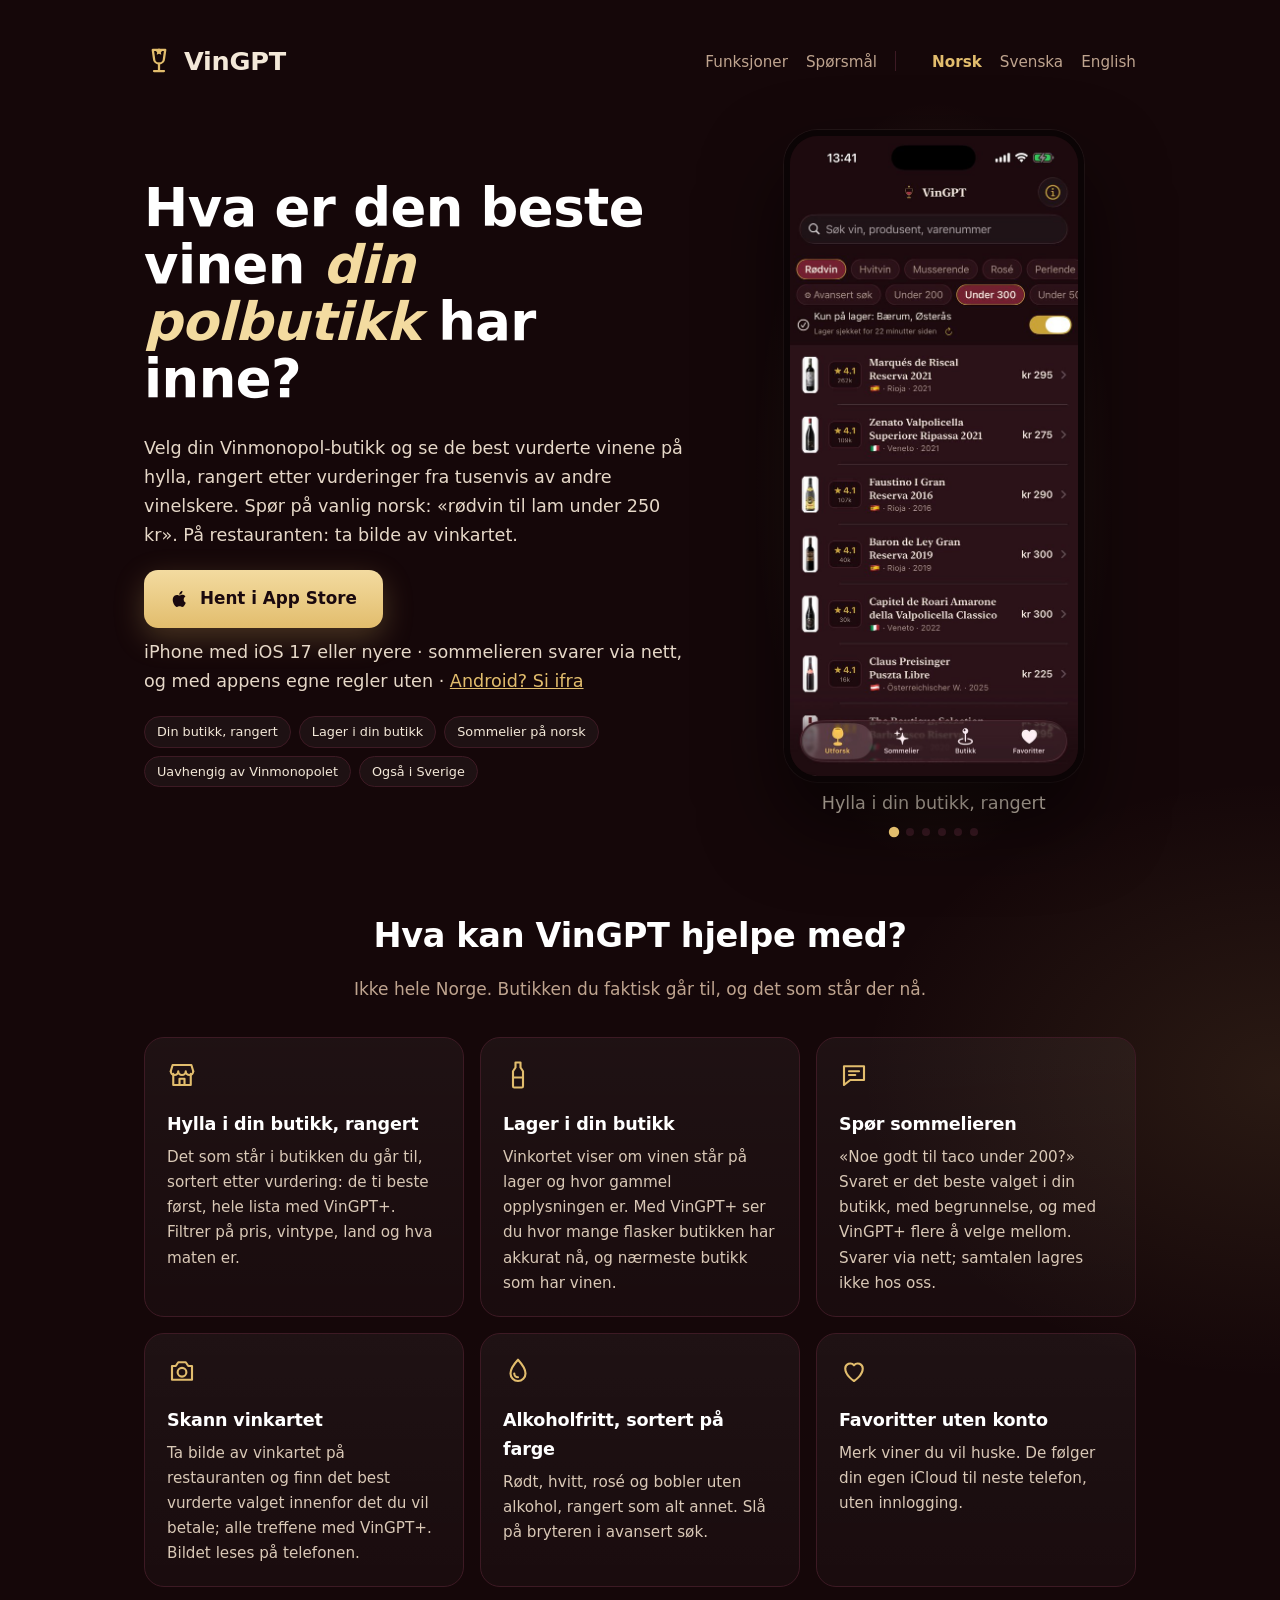
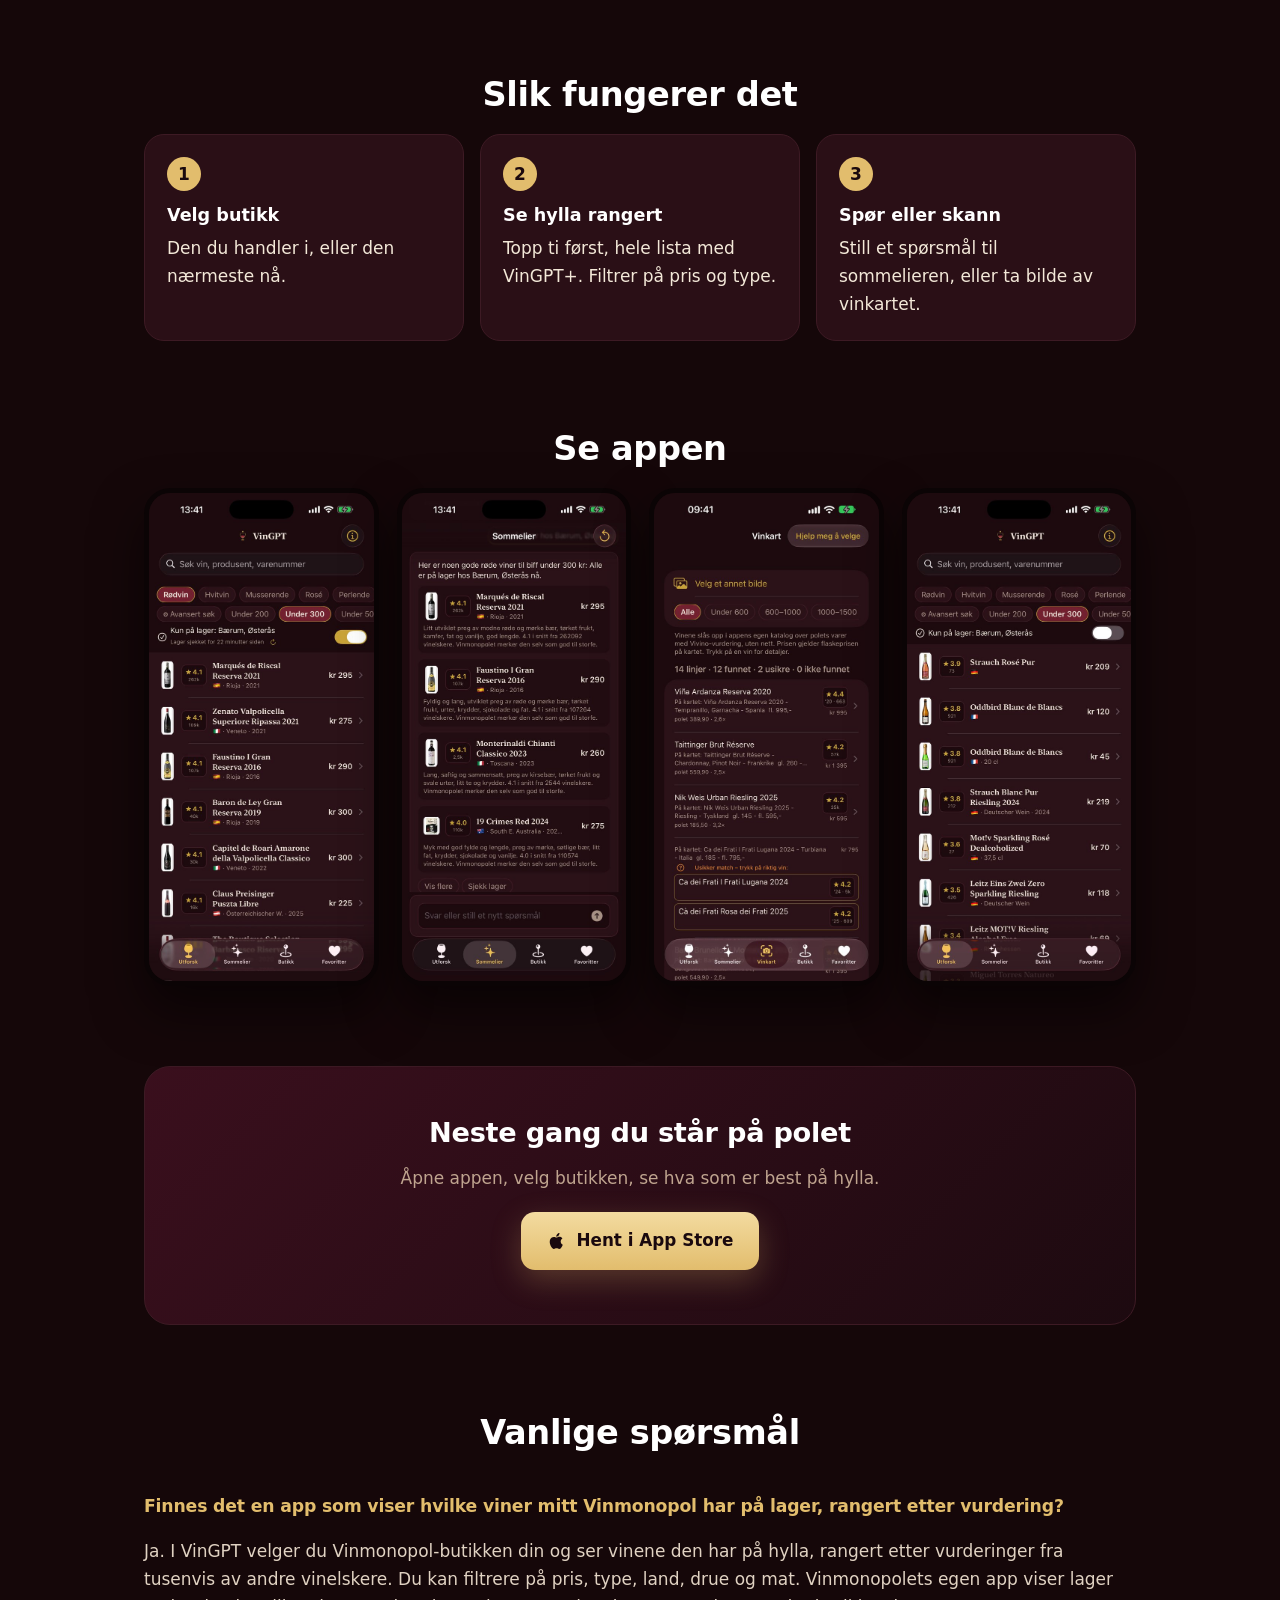
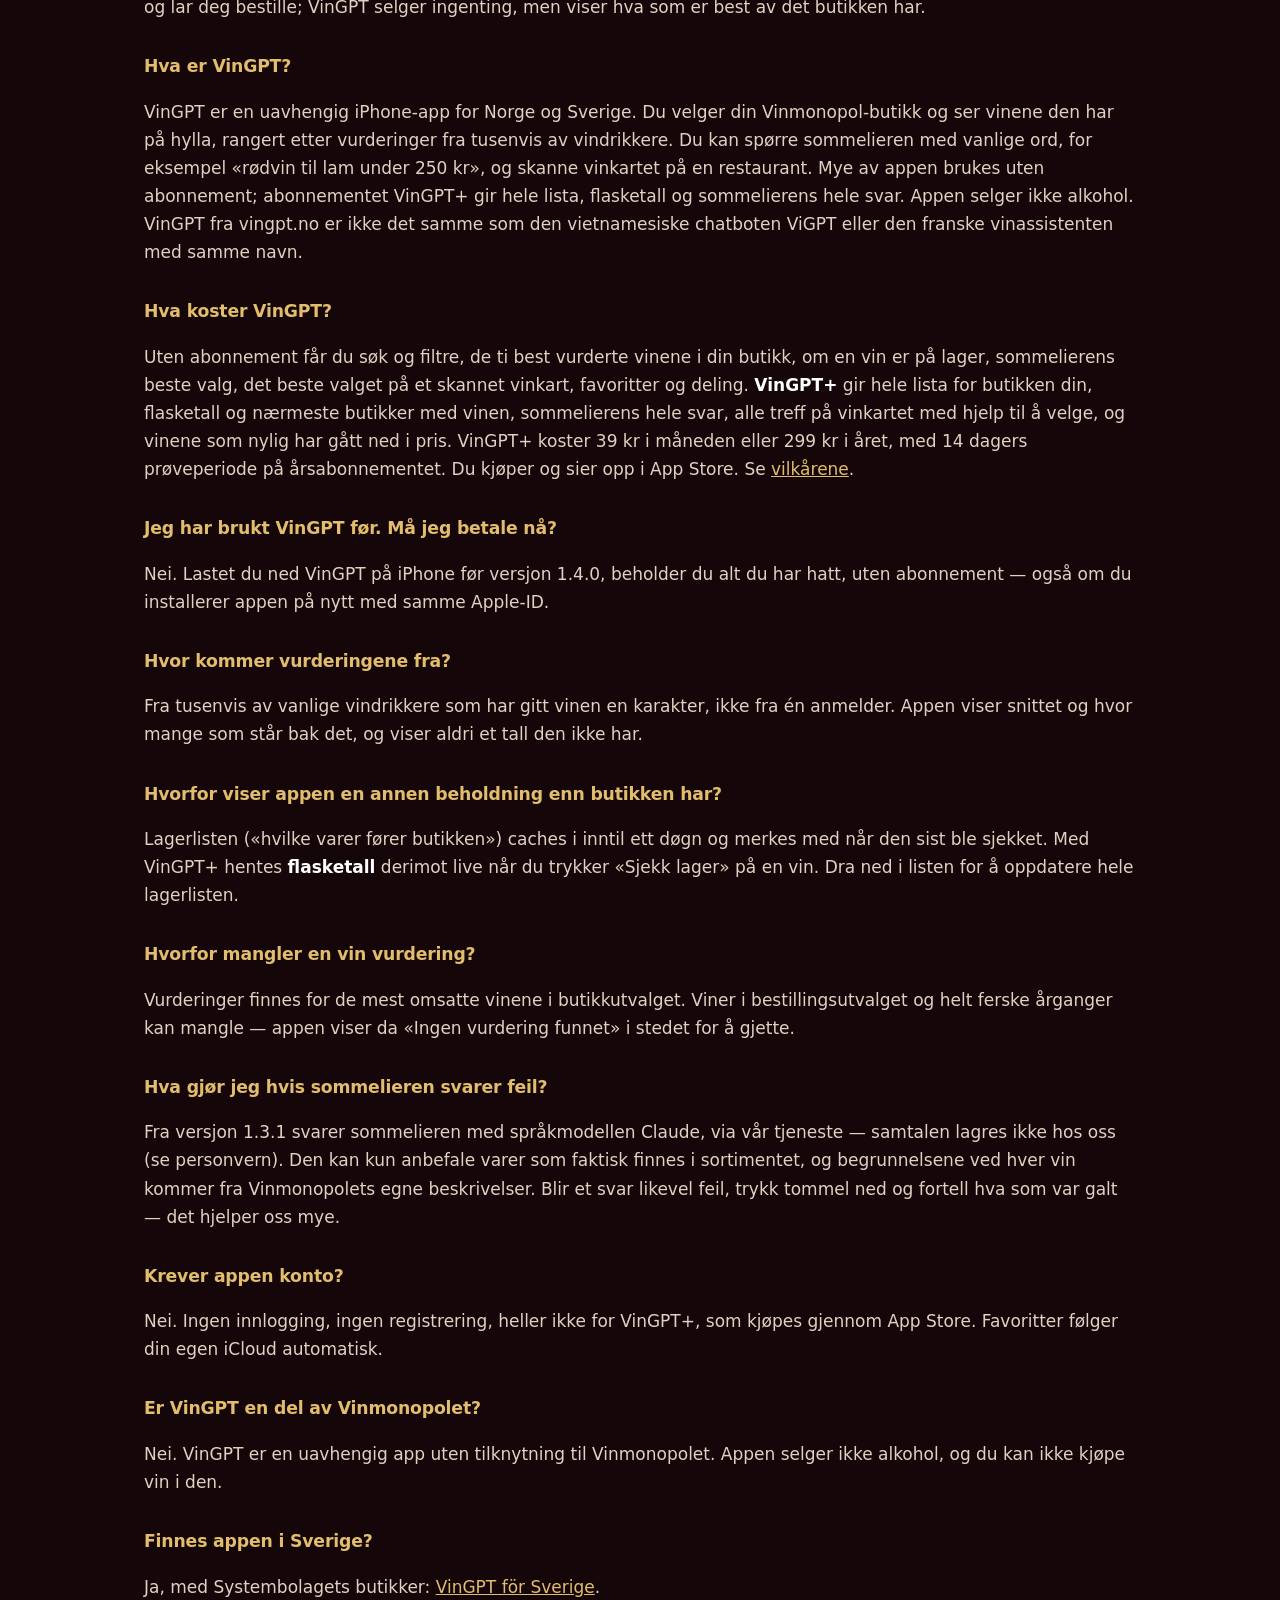
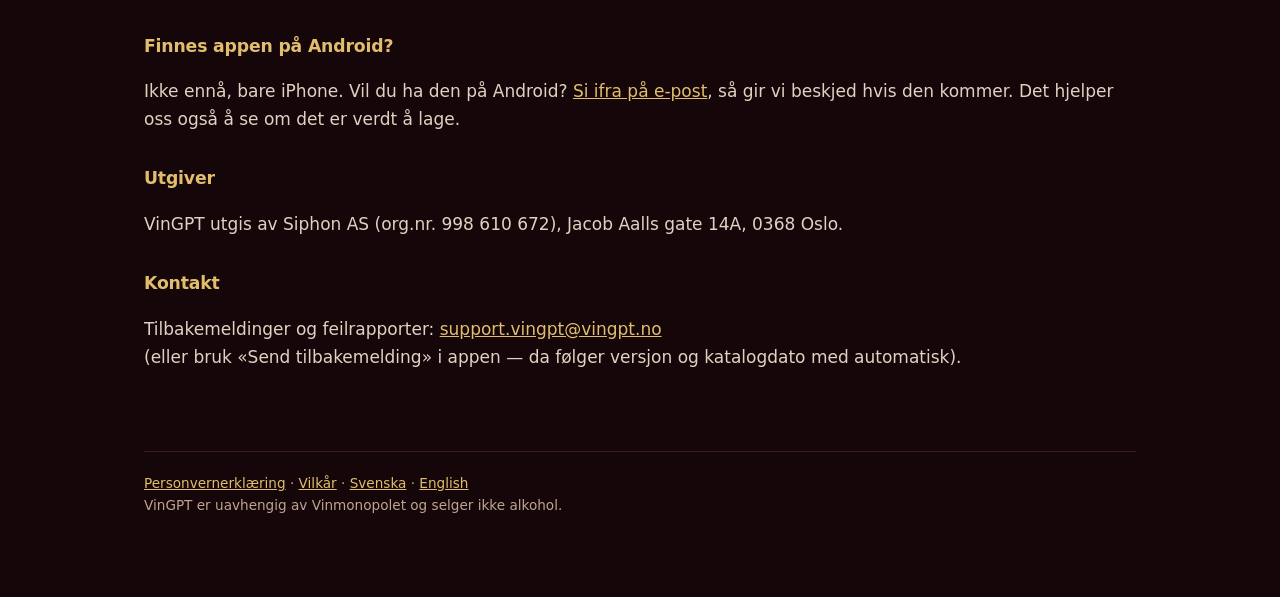
==== commit 471479df: "Forsida (NO): «vinapp» i tittelen og beskrivelse rettet mot søket «vinmonopolet søk varer» (Search C" ====
--- a/index.html
+++ b/index.html
@@ -3,8 +3,8 @@
 <head>
 <meta charset="utf-8">
 <meta name="viewport" content="width=device-width, initial-scale=1">
-<title>VinGPT – appen som rangerer vinene på ditt Vinmonopol</title>
-<meta name="description" content="Velg Vinmonopol-butikken din og se vinene på hylla rangert etter vurderinger fra tusenvis av vinelskere. Spør sommelieren. iPhone og Android.">
+<title>VinGPT – vinapp som rangerer vinene på Vinmonopolet</title>
+<meta name="description" content="Søk i Vinmonopolets varer og se hva din butikk har på lager, rangert etter vurdering. Spør sommelieren. iPhone-app.">
 <link rel="canonical" href="https://vingpt.no/">
 <meta name="msvalidate.01" content="C880A6B9B083777A271F7337E14B123C">
 <link rel="alternate" hreflang="nb" href="https://vingpt.no/">
@@ -29,8 +29,8 @@
 <script src="/besok.js" defer></script>
 <script type="application/ld+json">{"@context": "https://schema.org", "@type": "Organization", "@id": "https://vingpt.no/#utgiver", "name": "Siphon AS", "url": "https://vingpt.no/", "logo": "https://vingpt.no/ikon-512.png", "email": "support.vingpt@vingpt.no", "address": {"@type": "PostalAddress", "streetAddress": "Jacob Aalls gate 14A", "postalCode": "0368", "addressLocality": "Oslo", "addressCountry": "NO"}, "sameAs": ["https://virksomhet.brreg.no/nb/oppslag/enheter/998610672"]}</script>
 <script type="application/ld+json">{"@context": "https://schema.org", "@type": "WebSite", "@id": "https://vingpt.no/#nettsted", "name": "VinGPT", "url": "https://vingpt.no/", "inLanguage": ["nb", "sv", "en"], "publisher": {"@id": "https://vingpt.no/#utgiver"}}</script>
-<script type="application/ld+json">{"@context": "https://schema.org", "@type": "MobileApplication", "@id": "https://vingpt.no/#app", "name": "VinGPT", "alternateName": "VinGPT: vin på lager nær deg", "operatingSystem": "iOS 17, Android 8", "applicationCategory": "LifestyleApplication", "inLanguage": "nb", "url": "https://vingpt.no/", "installUrl": "https://apps.apple.com/no/app/id6796675360?pt=129246957&ct=nettside&mt=8", "description": "Velg Vinmonopol-butikken din og se vinene på hylla rangert etter vurderinger fra tusenvis av vinelskere. Spør sommelieren. iPhone og Android.", "countriesSupported": "NO", "image": "https://vingpt.no/godvin/kort.jpg", "publisher": {"@id": "https://vingpt.no/#utgiver"}, "sameAs": ["https://apps.apple.com/no/app/id6796675360", "https://play.google.com/store/apps/details?id=no.vingpt.app"], "offers": [{"@type": "Offer", "price": "0", "priceCurrency": "NOK"}, {"@type": "Offer", "name": "VinGPT+ måned", "price": "39", "priceCurrency": "NOK"}, {"@type": "Offer", "name": "VinGPT+ år", "price": "299", "priceCurrency": "NOK"}]}</script>
-<script type="application/ld+json">{"@context": "https://schema.org", "@type": "FAQPage", "inLanguage": "nb", "mainEntity": [{"@type": "Question", "name": "Finnes det en app som viser hvilke viner mitt Vinmonopol har på lager, rangert etter vurdering?", "acceptedAnswer": {"@type": "Answer", "text": "Ja. I VinGPT velger du Vinmonopol-butikken din og ser vinene den har på hylla, rangert etter vurderinger fra tusenvis av andre vinelskere. Du kan filtrere på pris, type, land, drue og mat. Vinmonopolets egen app viser lager og lar deg bestille; VinGPT selger ingenting, men viser hva som er best av det butikken har."}}, {"@type": "Question", "name": "Hva er VinGPT?", "acceptedAnswer": {"@type": "Answer", "text": "VinGPT er en uavhengig app for iPhone og Android, for Norge og Sverige. Du velger din Vinmonopol-butikk og ser vinene den har på hylla, rangert etter vurderinger fra tusenvis av vindrikkere. Du kan spørre sommelieren med vanlige ord, for eksempel «rødvin til lam under 250 kr», og skanne vinkartet på en restaurant. Mye av appen brukes uten abonnement; abonnementet VinGPT+ gir hele lista, flasketall og sommelierens hele svar. Appen selger ikke alkohol. VinGPT fra vingpt.no er ikke det samme som den vietnamesiske chatboten ViGPT eller den franske vinassistenten med samme navn."}}, {"@type": "Question", "name": "Hva koster VinGPT?", "acceptedAnswer": {"@type": "Answer", "text": "Uten abonnement får du søk og filtre, de ti best vurderte vinene i din butikk, om en vin er på lager, sommelierens beste valg, det beste valget på et skannet vinkart, favoritter og deling. VinGPT+ gir hele lista for butikken din, flasketall og nærmeste butikker med vinen, sommelierens hele svar, alle treff på vinkartet med hjelp til å velge, og vinene som nylig har gått ned i pris. VinGPT+ koster 39 kr i måneden eller 299 kr i året, med 14 dagers prøveperiode på årsabonnementet. Du kjøper og sier opp i App Store eller Google Play. Se vilkårene."}}, {"@type": "Question", "name": "Jeg har brukt VinGPT før. Må jeg betale nå?", "acceptedAnswer": {"@type": "Answer", "text": "Nei. Lastet du ned VinGPT på iPhone før versjon 1.4.0, beholder du alt du har hatt, uten abonnement — også om du installerer appen på nytt med samme Apple-ID."}}, {"@type": "Question", "name": "Hvor kommer vurderingene fra?", "acceptedAnswer": {"@type": "Answer", "text": "Fra tusenvis av vanlige vindrikkere som har gitt vinen en karakter, ikke fra én anmelder. Appen viser snittet og hvor mange som står bak det, og viser aldri et tall den ikke har."}}, {"@type": "Question", "name": "Hvorfor viser appen en annen beholdning enn butikken har?", "acceptedAnswer": {"@type": "Answer", "text": "Lagerlisten («hvilke varer fører butikken») caches i inntil ett døgn og merkes med når den sist ble sjekket. Med VinGPT+ hentes flasketall derimot live når du trykker «Sjekk lager» på en vin. Dra ned i listen for å oppdatere hele lagerlisten."}}, {"@type": "Question", "name": "Hvorfor mangler en vin vurdering?", "acceptedAnswer": {"@type": "Answer", "text": "Vurderinger finnes for de mest omsatte vinene i butikkutvalget. Viner i bestillingsutvalget og helt ferske årganger kan mangle — appen viser da «Ingen vurdering funnet» i stedet for å gjette."}}, {"@type": "Question", "name": "Hva gjør jeg hvis sommelieren svarer feil?", "acceptedAnswer": {"@type": "Answer", "text": "Fra versjon 1.3.1 svarer sommelieren med språkmodellen Claude, via vår tjeneste — samtalen lagres ikke hos oss (se personvern). Den kan kun anbefale varer som faktisk finnes i sortimentet, og begrunnelsene ved hver vin kommer fra Vinmonopolets egne beskrivelser. Blir et svar likevel feil, trykk tommel ned og fortell hva som var galt — det hjelper oss mye."}}, {"@type": "Question", "name": "Krever appen konto?", "acceptedAnswer": {"@type": "Answer", "text": "Nei. Ingen innlogging, ingen registrering, heller ikke for VinGPT+, som kjøpes gjennom App Store eller Google Play. Favoritter følger din egen iCloud (iPhone) eller Google-sikkerhetskopi (Android) automatisk."}}, {"@type": "Question", "name": "Er VinGPT en del av Vinmonopolet?", "acceptedAnswer": {"@type": "Answer", "text": "Nei. VinGPT er en uavhengig app uten tilknytning til Vinmonopolet. Appen selger ikke alkohol, og du kan ikke kjøpe vin i den."}}, {"@type": "Question", "name": "Finnes appen i Sverige?", "acceptedAnswer": {"@type": "Answer", "text": "Ja, med Systembolagets butikker: VinGPT för Sverige."}}, {"@type": "Question", "name": "Finnes appen på Android?", "acceptedAnswer": {"@type": "Answer", "text": "Ja. VinGPT på Google Play, for Android 8 eller nyere, med de samme butikkene, vurderingene og sommelieren som på iPhone."}}]}</script>
+<script type="application/ld+json">{"@context": "https://schema.org", "@type": "MobileApplication", "@id": "https://vingpt.no/#app", "name": "VinGPT", "alternateName": "VinGPT: vin på lager nær deg", "operatingSystem": "iOS 17", "applicationCategory": "LifestyleApplication", "inLanguage": "nb", "url": "https://vingpt.no/", "installUrl": "https://apps.apple.com/no/app/id6796675360?pt=129246957&ct=nettside&mt=8", "description": "Søk i Vinmonopolets varer og se hva din butikk har på lager, rangert etter vurdering. Spør sommelieren. iPhone-app.", "countriesSupported": "NO", "image": "https://vingpt.no/godvin/kort.jpg", "publisher": {"@id": "https://vingpt.no/#utgiver"}, "sameAs": ["https://apps.apple.com/no/app/id6796675360"], "offers": [{"@type": "Offer", "price": "0", "priceCurrency": "NOK"}, {"@type": "Offer", "name": "VinGPT+ måned", "price": "39", "priceCurrency": "NOK"}, {"@type": "Offer", "name": "VinGPT+ år", "price": "299", "priceCurrency": "NOK"}]}</script>
+<script type="application/ld+json">{"@context": "https://schema.org", "@type": "FAQPage", "inLanguage": "nb", "mainEntity": [{"@type": "Question", "name": "Finnes det en app som viser hvilke viner mitt Vinmonopol har på lager, rangert etter vurdering?", "acceptedAnswer": {"@type": "Answer", "text": "Ja. I VinGPT velger du Vinmonopol-butikken din og ser vinene den har på hylla, rangert etter vurderinger fra tusenvis av andre vinelskere. Du kan filtrere på pris, type, land, drue og mat. Vinmonopolets egen app viser lager og lar deg bestille; VinGPT selger ingenting, men viser hva som er best av det butikken har."}}, {"@type": "Question", "name": "Hva er VinGPT?", "acceptedAnswer": {"@type": "Answer", "text": "VinGPT er en uavhengig iPhone-app for Norge og Sverige. Du velger din Vinmonopol-butikk og ser vinene den har på hylla, rangert etter vurderinger fra tusenvis av vindrikkere. Du kan spørre sommelieren med vanlige ord, for eksempel «rødvin til lam under 250 kr», og skanne vinkartet på en restaurant. Mye av appen brukes uten abonnement; abonnementet VinGPT+ gir hele lista, flasketall og sommelierens hele svar. Appen selger ikke alkohol. VinGPT fra vingpt.no er ikke det samme som den vietnamesiske chatboten ViGPT eller den franske vinassistenten med samme navn."}}, {"@type": "Question", "name": "Hva koster VinGPT?", "acceptedAnswer": {"@type": "Answer", "text": "Uten abonnement får du søk og filtre, de ti best vurderte vinene i din butikk, om en vin er på lager, sommelierens beste valg, det beste valget på et skannet vinkart, favoritter og deling. VinGPT+ gir hele lista for butikken din, flasketall og nærmeste butikker med vinen, sommelierens hele svar, alle treff på vinkartet med hjelp til å velge, og vinene som nylig har gått ned i pris. VinGPT+ koster 39 kr i måneden eller 299 kr i året, med 14 dagers prøveperiode på årsabonnementet. Du kjøper og sier opp i App Store. Se vilkårene."}}, {"@type": "Question", "name": "Jeg har brukt VinGPT før. Må jeg betale nå?", "acceptedAnswer": {"@type": "Answer", "text": "Nei. Lastet du ned VinGPT på iPhone før versjon 1.4.0, beholder du alt du har hatt, uten abonnement — også om du installerer appen på nytt med samme Apple-ID."}}, {"@type": "Question", "name": "Hvor kommer vurderingene fra?", "acceptedAnswer": {"@type": "Answer", "text": "Fra tusenvis av vanlige vindrikkere som har gitt vinen en karakter, ikke fra én anmelder. Appen viser snittet og hvor mange som står bak det, og viser aldri et tall den ikke har."}}, {"@type": "Question", "name": "Hvorfor viser appen en annen beholdning enn butikken har?", "acceptedAnswer": {"@type": "Answer", "text": "Lagerlisten («hvilke varer fører butikken») caches i inntil ett døgn og merkes med når den sist ble sjekket. Med VinGPT+ hentes flasketall derimot live når du trykker «Sjekk lager» på en vin. Dra ned i listen for å oppdatere hele lagerlisten."}}, {"@type": "Question", "name": "Hvorfor mangler en vin vurdering?", "acceptedAnswer": {"@type": "Answer", "text": "Vurderinger finnes for de mest omsatte vinene i butikkutvalget. Viner i bestillingsutvalget og helt ferske årganger kan mangle — appen viser da «Ingen vurdering funnet» i stedet for å gjette."}}, {"@type": "Question", "name": "Hva gjør jeg hvis sommelieren svarer feil?", "acceptedAnswer": {"@type": "Answer", "text": "Fra versjon 1.3.1 svarer sommelieren med språkmodellen Claude, via vår tjeneste — samtalen lagres ikke hos oss (se personvern). Den kan kun anbefale varer som faktisk finnes i sortimentet, og begrunnelsene ved hver vin kommer fra Vinmonopolets egne beskrivelser. Blir et svar likevel feil, trykk tommel ned og fortell hva som var galt — det hjelper oss mye."}}, {"@type": "Question", "name": "Krever appen konto?", "acceptedAnswer": {"@type": "Answer", "text": "Nei. Ingen innlogging, ingen registrering, heller ikke for VinGPT+, som kjøpes gjennom App Store. Favoritter følger din egen iCloud automatisk."}}, {"@type": "Question", "name": "Er VinGPT en del av Vinmonopolet?", "acceptedAnswer": {"@type": "Answer", "text": "Nei. VinGPT er en uavhengig app uten tilknytning til Vinmonopolet. Appen selger ikke alkohol, og du kan ikke kjøpe vin i den."}}, {"@type": "Question", "name": "Finnes appen i Sverige?", "acceptedAnswer": {"@type": "Answer", "text": "Ja, med Systembolagets butikker: VinGPT för Sverige."}}, {"@type": "Question", "name": "Finnes appen på Android?", "acceptedAnswer": {"@type": "Answer", "text": "Ikke ennå, bare iPhone. Vil du ha den på Android? Si ifra på e-post, så gir vi beskjed hvis den kommer. Det hjelper oss også å se om det er verdt å lage."}}]}</script>
 </head>
 <body>
 <main>
@@ -44,8 +44,8 @@
 <div>
 <h1 class="lofte">Hva er den beste vinen <em>din polbutikk</em> har inne?</h1>
 <p>Velg din Vinmonopol-butikk og se de best vurderte vinene på hylla, rangert etter vurderinger fra tusenvis av andre vinelskere. Spør på vanlig norsk: «rødvin til lam under 250 kr». På restauranten: ta bilde av vinkartet.</p>
-<div class="knapper"><a class="appstore" href="https://apps.apple.com/no/app/id6796675360?pt=129246957&amp;ct=nettside&amp;mt=8"><svg viewBox="0 0 24 24" fill="currentColor"><path d="M16.4 12.6c0-2.4 2-3.6 2.1-3.7-1.1-1.7-2.9-1.9-3.5-1.9-1.5-.2-2.9.9-3.7.9-.8 0-1.9-.9-3.2-.8-1.6 0-3.1 1-4 2.4-1.7 3-.4 7.3 1.2 9.7.8 1.2 1.8 2.5 3 2.4 1.2 0 1.7-.8 3.2-.8s1.9.8 3.2.8 2.1-1.2 2.9-2.4c.9-1.4 1.3-2.7 1.3-2.8 0 0-2.5-1-2.5-3.8zM14 5.4c.7-.8 1.1-1.9 1-3-1 0-2.1.7-2.8 1.5-.6.7-1.2 1.8-1 2.9 1.1.1 2.2-.6 2.8-1.4z"/></svg>Hent i App Store</a><a class="appstore play" href="https://play.google.com/store/apps/details?id=no.vingpt.app&amp;referrer=utm_source%3Dnettside"><svg viewBox="0 0 24 24" fill="currentColor" aria-hidden="true"><path d="M6 3.6v16.8a1 1 0 0 0 1.5.86l13.6-8.4a1 1 0 0 0 0-1.72L7.5 2.74A1 1 0 0 0 6 3.6z"/></svg>Hent på Google Play</a></div>
-<p class="krav">iPhone med iOS 17 eller nyere · Android 8 eller nyere · sommelieren svarer via nett</p>
+<div class="knapper"><a class="appstore" href="https://apps.apple.com/no/app/id6796675360?pt=129246957&amp;ct=nettside&amp;mt=8"><svg viewBox="0 0 24 24" fill="currentColor"><path d="M16.4 12.6c0-2.4 2-3.6 2.1-3.7-1.1-1.7-2.9-1.9-3.5-1.9-1.5-.2-2.9.9-3.7.9-.8 0-1.9-.9-3.2-.8-1.6 0-3.1 1-4 2.4-1.7 3-.4 7.3 1.2 9.7.8 1.2 1.8 2.5 3 2.4 1.2 0 1.7-.8 3.2-.8s1.9.8 3.2.8 2.1-1.2 2.9-2.4c.9-1.4 1.3-2.7 1.3-2.8 0 0-2.5-1-2.5-3.8zM14 5.4c.7-.8 1.1-1.9 1-3-1 0-2.1.7-2.8 1.5-.6.7-1.2 1.8-1 2.9 1.1.1 2.2-.6 2.8-1.4z"/></svg>Hent i App Store</a></div>
+<p class="krav">iPhone med iOS 17 eller nyere · sommelieren svarer via nett, og med appens egne regler uten · <a href="mailto:support.vingpt@vingpt.no?subject=VinGPT%20p%C3%A5%20Android&amp;body=Si%20ifra%20hvis%20VinGPT%20kommer%20p%C3%A5%20Android.">Android? Si ifra</a></p>
 <ul class="merker"><li>Din butikk, rangert</li><li>Lager i din butikk</li><li>Sommelier på norsk</li><li>Uavhengig av Vinmonopolet</li><li>Også i Sverige</li></ul>
 </div>
 <div class="telefon"><div class="skjermer"><img src="bilder/no/1-utforsk.jpg" width="600" height="1303" alt="Hovedskjermen: rødviner under 300 kr på hylla i din butikk, rangert etter vurdering" data-tekst="Hylla i din butikk, rangert" class="aktiv"><img src="bilder/no/4-sommelier.jpg" width="600" height="1303" alt="Sommelieren svarer med viner som står i din butikk" data-tekst="Spør sommelieren om maten" loading="lazy"><img src="bilder/no/3-vinkart.jpg" width="600" height="1303" alt="Vinkartet fotografert og rangert" data-tekst="Skann vinkartet på restauranten" loading="lazy"><img src="bilder/no/2-vinkort.jpg" width="600" height="1303" alt="Vinkortet med vurdering, pris og flasker på lager" data-tekst="Vurdering, pris og lager per flaske" loading="lazy"><img src="bilder/no/5-alkoholfritt.jpg" width="600" height="1303" alt="Alkoholfrie viner rangert" data-tekst="Alkoholfritt, sortert på farge" loading="lazy"><img src="bilder/no/6-butikk.jpg" width="600" height="1303" alt="Butikkvelgeren" data-tekst="Velg butikken din" loading="lazy"></div><p class="bildetekst" aria-live="polite">Hylla i din butikk, rangert</p><div class="prikker"><button type="button" data-i="0" aria-label="Hylla i din butikk, rangert" class="aktiv"></button><button type="button" data-i="1" aria-label="Spør sommelieren om maten"></button><button type="button" data-i="2" aria-label="Skann vinkartet på restauranten"></button><button type="button" data-i="3" aria-label="Vurdering, pris og lager per flaske"></button><button type="button" data-i="4" aria-label="Alkoholfritt, sortert på farge"></button><button type="button" data-i="5" aria-label="Velg butikken din"></button></div></div>
@@ -79,7 +79,7 @@
 <section class="band">
 <p class="lofte">Neste gang du står på polet</p>
 <p>Åpne appen, velg butikken, se hva som er best på hylla.</p>
-<div class="knapper"><a class="appstore" href="https://apps.apple.com/no/app/id6796675360?pt=129246957&amp;ct=nettside&amp;mt=8"><svg viewBox="0 0 24 24" fill="currentColor"><path d="M16.4 12.6c0-2.4 2-3.6 2.1-3.7-1.1-1.7-2.9-1.9-3.5-1.9-1.5-.2-2.9.9-3.7.9-.8 0-1.9-.9-3.2-.8-1.6 0-3.1 1-4 2.4-1.7 3-.4 7.3 1.2 9.7.8 1.2 1.8 2.5 3 2.4 1.2 0 1.7-.8 3.2-.8s1.9.8 3.2.8 2.1-1.2 2.9-2.4c.9-1.4 1.3-2.7 1.3-2.8 0 0-2.5-1-2.5-3.8zM14 5.4c.7-.8 1.1-1.9 1-3-1 0-2.1.7-2.8 1.5-.6.7-1.2 1.8-1 2.9 1.1.1 2.2-.6 2.8-1.4z"/></svg>Hent i App Store</a><a class="appstore play" href="https://play.google.com/store/apps/details?id=no.vingpt.app&amp;referrer=utm_source%3Dnettside"><svg viewBox="0 0 24 24" fill="currentColor" aria-hidden="true"><path d="M6 3.6v16.8a1 1 0 0 0 1.5.86l13.6-8.4a1 1 0 0 0 0-1.72L7.5 2.74A1 1 0 0 0 6 3.6z"/></svg>Hent på Google Play</a></div>
+<div class="knapper"><a class="appstore" href="https://apps.apple.com/no/app/id6796675360?pt=129246957&amp;ct=nettside&amp;mt=8"><svg viewBox="0 0 24 24" fill="currentColor"><path d="M16.4 12.6c0-2.4 2-3.6 2.1-3.7-1.1-1.7-2.9-1.9-3.5-1.9-1.5-.2-2.9.9-3.7.9-.8 0-1.9-.9-3.2-.8-1.6 0-3.1 1-4 2.4-1.7 3-.4 7.3 1.2 9.7.8 1.2 1.8 2.5 3 2.4 1.2 0 1.7-.8 3.2-.8s1.9.8 3.2.8 2.1-1.2 2.9-2.4c.9-1.4 1.3-2.7 1.3-2.8 0 0-2.5-1-2.5-3.8zM14 5.4c.7-.8 1.1-1.9 1-3-1 0-2.1.7-2.8 1.5-.6.7-1.2 1.8-1 2.9 1.1.1 2.2-.6 2.8-1.4z"/></svg>Hent i App Store</a></div>
 </section>
 
 <section id="faq" class="faq">
@@ -87,9 +87,9 @@
 <h3>Finnes det en app som viser hvilke viner mitt Vinmonopol har på lager, rangert etter vurdering?</h3>
 <p>Ja. I VinGPT velger du Vinmonopol-butikken din og ser vinene den har på hylla, rangert etter vurderinger fra tusenvis av andre vinelskere. Du kan filtrere på pris, type, land, drue og mat. Vinmonopolets egen app viser lager og lar deg bestille; VinGPT selger ingenting, men viser hva som er best av det butikken har.</p>
 <h3>Hva er VinGPT?</h3>
-<p>VinGPT er en uavhengig app for iPhone og Android, for Norge og Sverige. Du velger din Vinmonopol-butikk og ser vinene den har på hylla, rangert etter vurderinger fra tusenvis av vindrikkere. Du kan spørre sommelieren med vanlige ord, for eksempel «rødvin til lam under 250 kr», og skanne vinkartet på en restaurant. Mye av appen brukes uten abonnement; abonnementet VinGPT+ gir hele lista, flasketall og sommelierens hele svar. Appen selger ikke alkohol. VinGPT fra vingpt.no er ikke det samme som den vietnamesiske chatboten ViGPT eller den franske vinassistenten med samme navn.</p>
+<p>VinGPT er en uavhengig iPhone-app for Norge og Sverige. Du velger din Vinmonopol-butikk og ser vinene den har på hylla, rangert etter vurderinger fra tusenvis av vindrikkere. Du kan spørre sommelieren med vanlige ord, for eksempel «rødvin til lam under 250 kr», og skanne vinkartet på en restaurant. Mye av appen brukes uten abonnement; abonnementet VinGPT+ gir hele lista, flasketall og sommelierens hele svar. Appen selger ikke alkohol. VinGPT fra vingpt.no er ikke det samme som den vietnamesiske chatboten ViGPT eller den franske vinassistenten med samme navn.</p>
 <h3>Hva koster VinGPT?</h3>
-<p>Uten abonnement får du søk og filtre, de ti best vurderte vinene i din butikk, om en vin er på lager, sommelierens beste valg, det beste valget på et skannet vinkart, favoritter og deling. <strong>VinGPT+</strong> gir hele lista for butikken din, flasketall og nærmeste butikker med vinen, sommelierens hele svar, alle treff på vinkartet med hjelp til å velge, og vinene som nylig har gått ned i pris. VinGPT+ koster 39 kr i måneden eller 299 kr i året, med 14 dagers prøveperiode på årsabonnementet. Du kjøper og sier opp i App Store eller Google Play. Se <a href="vilkar/">vilkårene</a>.</p>
+<p>Uten abonnement får du søk og filtre, de ti best vurderte vinene i din butikk, om en vin er på lager, sommelierens beste valg, det beste valget på et skannet vinkart, favoritter og deling. <strong>VinGPT+</strong> gir hele lista for butikken din, flasketall og nærmeste butikker med vinen, sommelierens hele svar, alle treff på vinkartet med hjelp til å velge, og vinene som nylig har gått ned i pris. VinGPT+ koster 39 kr i måneden eller 299 kr i året, med 14 dagers prøveperiode på årsabonnementet. Du kjøper og sier opp i App Store. Se <a href="vilkar/">vilkårene</a>.</p>
 <h3>Jeg har brukt VinGPT før. Må jeg betale nå?</h3>
 <p>Nei. Lastet du ned VinGPT på iPhone før versjon 1.4.0, beholder du alt du har hatt, uten abonnement — også om du installerer appen på nytt med samme Apple-ID.</p>
 <h3>Hvor kommer vurderingene fra?</h3>
@@ -101,13 +101,13 @@
 <h3>Hva gjør jeg hvis sommelieren svarer feil?</h3>
 <p>Fra versjon 1.3.1 svarer sommelieren med språkmodellen Claude, via vår tjeneste — samtalen lagres ikke hos oss (se personvern). Den kan kun anbefale varer som faktisk finnes i sortimentet, og begrunnelsene ved hver vin kommer fra Vinmonopolets egne beskrivelser. Blir et svar likevel feil, trykk tommel ned og fortell hva som var galt — det hjelper oss mye.</p>
 <h3>Krever appen konto?</h3>
-<p>Nei. Ingen innlogging, ingen registrering, heller ikke for VinGPT+, som kjøpes gjennom App Store eller Google Play. Favoritter følger din egen iCloud (iPhone) eller Google-sikkerhetskopi (Android) automatisk.</p>
+<p>Nei. Ingen innlogging, ingen registrering, heller ikke for VinGPT+, som kjøpes gjennom App Store. Favoritter følger din egen iCloud automatisk.</p>
 <h3>Er VinGPT en del av Vinmonopolet?</h3>
 <p>Nei. VinGPT er en uavhengig app uten tilknytning til Vinmonopolet. Appen selger ikke alkohol, og du kan ikke kjøpe vin i den.</p>
 <h3>Finnes appen i Sverige?</h3>
 <p>Ja, med Systembolagets butikker: <a href="sv/">VinGPT för Sverige</a>.</p>
 <h3>Finnes appen på Android?</h3>
-<p>Ja. <a href="https://play.google.com/store/apps/details?id=no.vingpt.app&referrer=utm_source%3Dnettside">VinGPT på Google Play</a>, for Android 8 eller nyere, med de samme butikkene, vurderingene og sommelieren som på iPhone.</p>
+<p>Ikke ennå, bare iPhone. Vil du ha den på Android? <a href="mailto:support.vingpt@vingpt.no?subject=VinGPT%20p%C3%A5%20Android&amp;body=Si%20ifra%20hvis%20VinGPT%20kommer%20p%C3%A5%20Android.">Si ifra på e-post</a>, så gir vi beskjed hvis den kommer. Det hjelper oss også å se om det er verdt å lage.</p>
 <h3>Utgiver</h3>
 <p>VinGPT utgis av Siphon AS (org.nr. 998 610 672), Jacob Aalls gate 14A, 0368 Oslo.</p>
 <h3>Kontakt</h3>
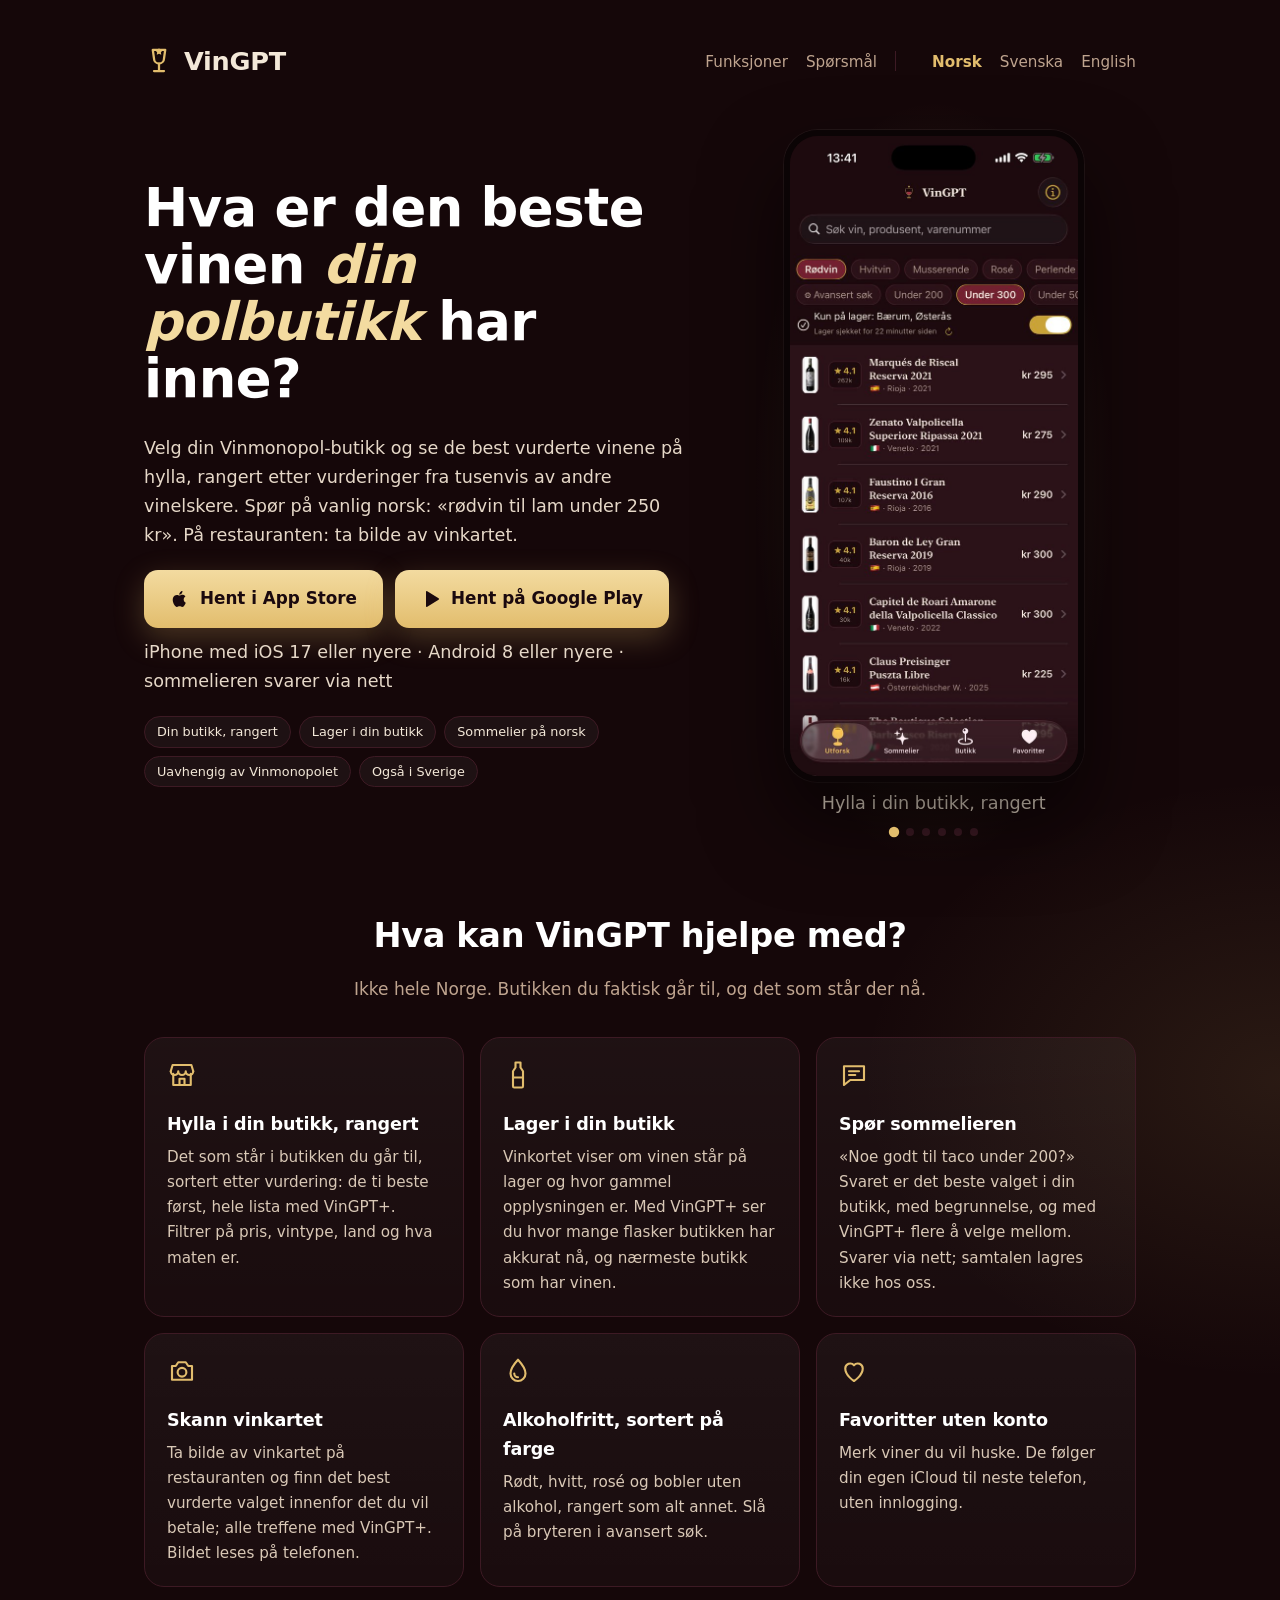
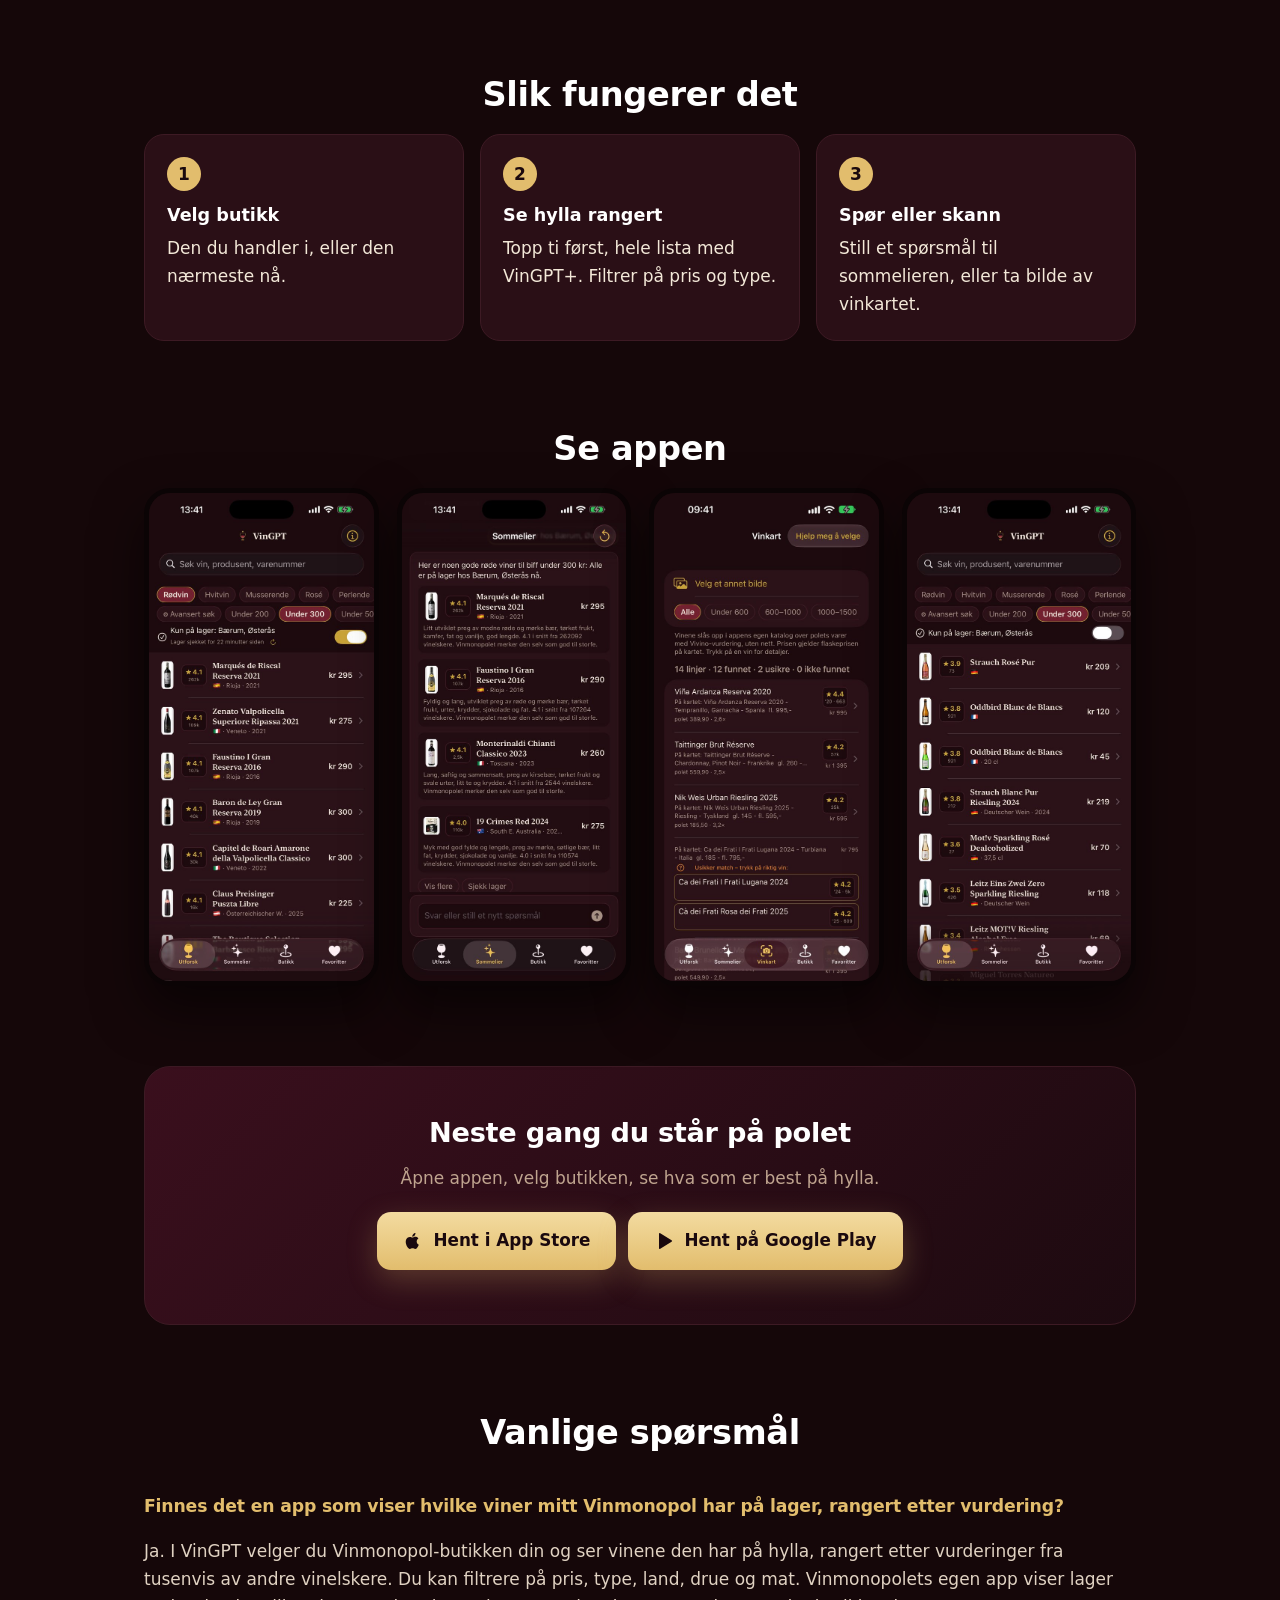
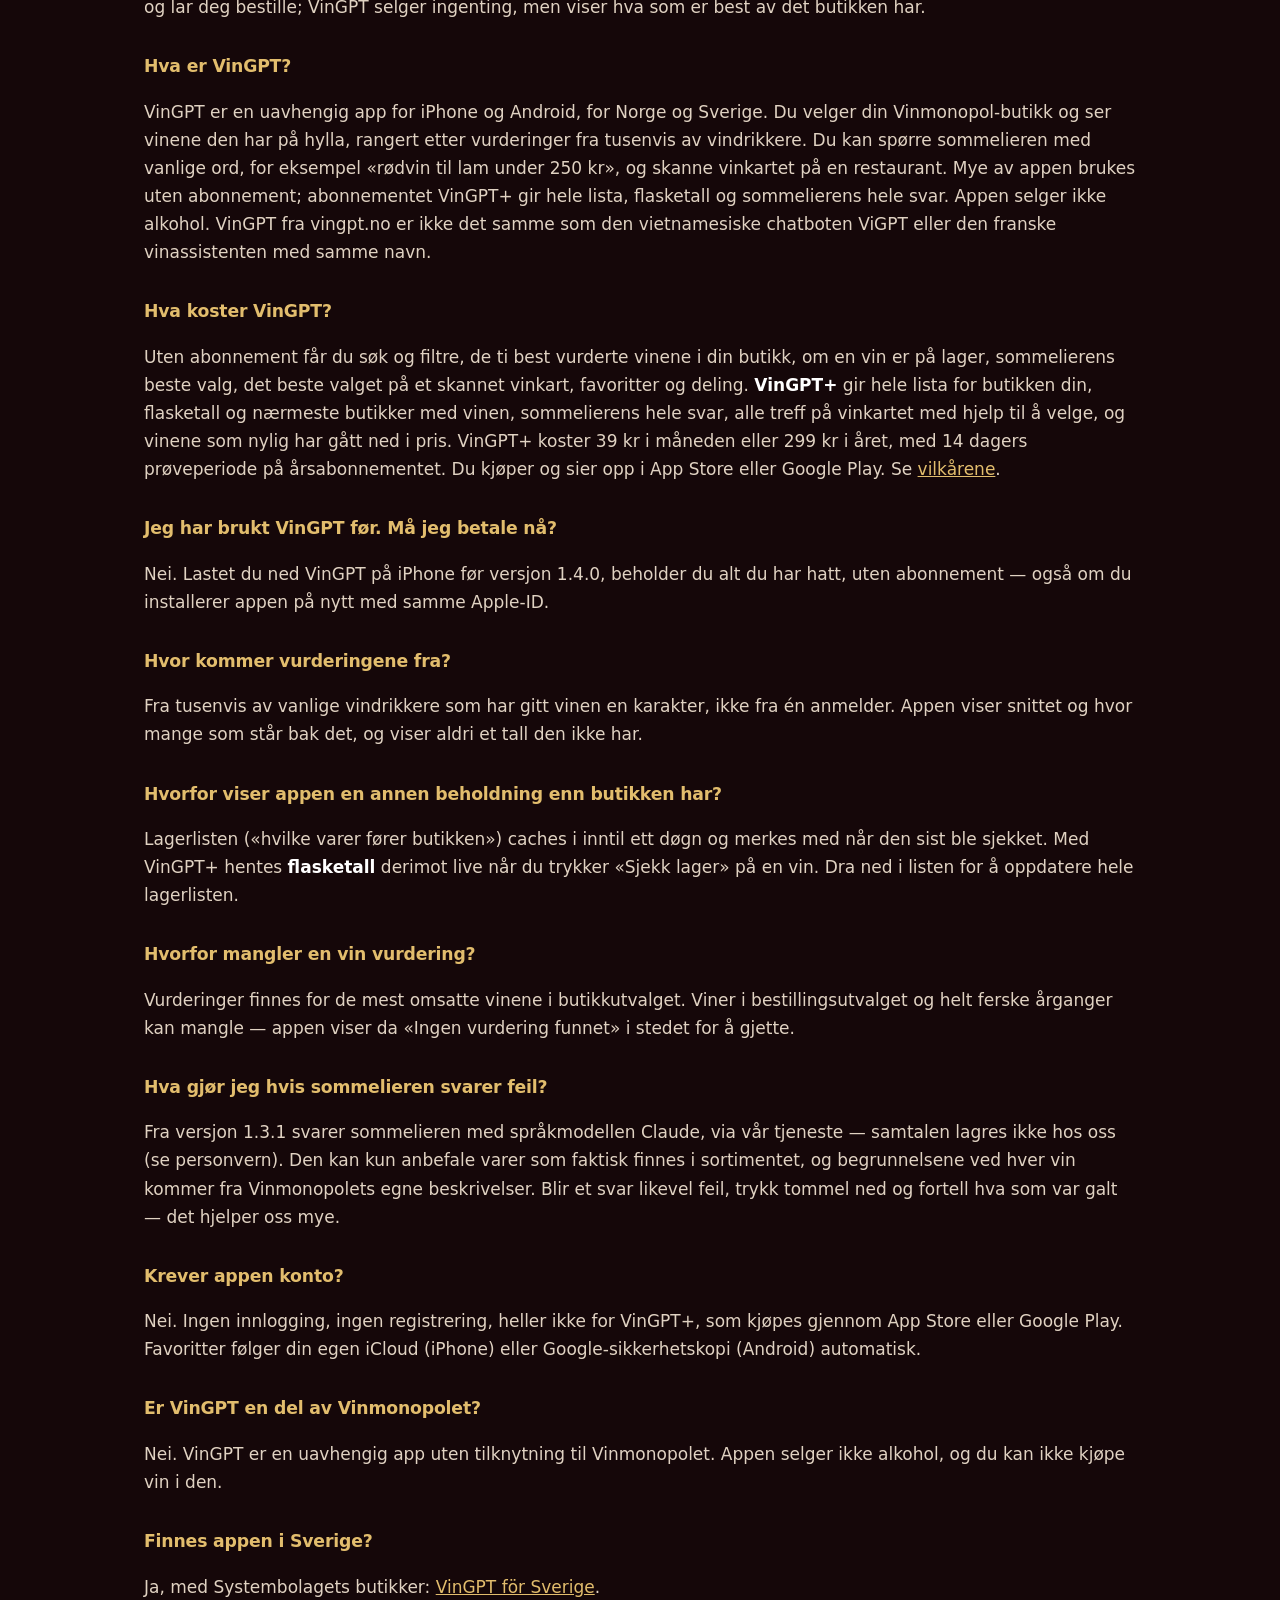
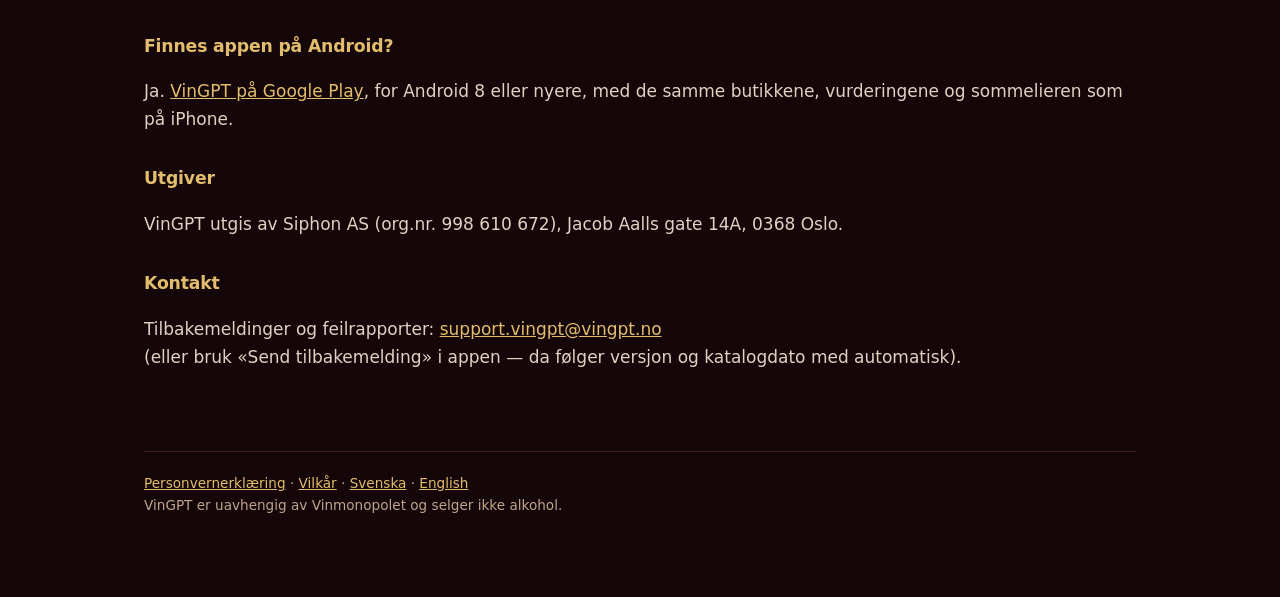
==== commit 661e9382: "Forsida (NO): «vinapp» i tittelen og beskrivelse rettet mot søket «vinmonopolet søk varer» (Search C" ====
--- a/index.html
+++ b/index.html
@@ -4,7 +4,7 @@
 <meta charset="utf-8">
 <meta name="viewport" content="width=device-width, initial-scale=1">
 <title>VinGPT – vinapp som rangerer vinene på Vinmonopolet</title>
-<meta name="description" content="Søk i Vinmonopolets varer og se hva din butikk har på lager, rangert etter vurdering. Spør sommelieren. iPhone-app.">
+<meta name="description" content="Søk i Vinmonopolets varer og se hva din butikk har på lager, rangert etter vurdering. Spør sommelieren. iPhone og Android.">
 <link rel="canonical" href="https://vingpt.no/">
 <meta name="msvalidate.01" content="C880A6B9B083777A271F7337E14B123C">
 <link rel="alternate" hreflang="nb" href="https://vingpt.no/">
@@ -29,8 +29,8 @@
 <script src="/besok.js" defer></script>
 <script type="application/ld+json">{"@context": "https://schema.org", "@type": "Organization", "@id": "https://vingpt.no/#utgiver", "name": "Siphon AS", "url": "https://vingpt.no/", "logo": "https://vingpt.no/ikon-512.png", "email": "support.vingpt@vingpt.no", "address": {"@type": "PostalAddress", "streetAddress": "Jacob Aalls gate 14A", "postalCode": "0368", "addressLocality": "Oslo", "addressCountry": "NO"}, "sameAs": ["https://virksomhet.brreg.no/nb/oppslag/enheter/998610672"]}</script>
 <script type="application/ld+json">{"@context": "https://schema.org", "@type": "WebSite", "@id": "https://vingpt.no/#nettsted", "name": "VinGPT", "url": "https://vingpt.no/", "inLanguage": ["nb", "sv", "en"], "publisher": {"@id": "https://vingpt.no/#utgiver"}}</script>
-<script type="application/ld+json">{"@context": "https://schema.org", "@type": "MobileApplication", "@id": "https://vingpt.no/#app", "name": "VinGPT", "alternateName": "VinGPT: vin på lager nær deg", "operatingSystem": "iOS 17", "applicationCategory": "LifestyleApplication", "inLanguage": "nb", "url": "https://vingpt.no/", "installUrl": "https://apps.apple.com/no/app/id6796675360?pt=129246957&ct=nettside&mt=8", "description": "Søk i Vinmonopolets varer og se hva din butikk har på lager, rangert etter vurdering. Spør sommelieren. iPhone-app.", "countriesSupported": "NO", "image": "https://vingpt.no/godvin/kort.jpg", "publisher": {"@id": "https://vingpt.no/#utgiver"}, "sameAs": ["https://apps.apple.com/no/app/id6796675360"], "offers": [{"@type": "Offer", "price": "0", "priceCurrency": "NOK"}, {"@type": "Offer", "name": "VinGPT+ måned", "price": "39", "priceCurrency": "NOK"}, {"@type": "Offer", "name": "VinGPT+ år", "price": "299", "priceCurrency": "NOK"}]}</script>
-<script type="application/ld+json">{"@context": "https://schema.org", "@type": "FAQPage", "inLanguage": "nb", "mainEntity": [{"@type": "Question", "name": "Finnes det en app som viser hvilke viner mitt Vinmonopol har på lager, rangert etter vurdering?", "acceptedAnswer": {"@type": "Answer", "text": "Ja. I VinGPT velger du Vinmonopol-butikken din og ser vinene den har på hylla, rangert etter vurderinger fra tusenvis av andre vinelskere. Du kan filtrere på pris, type, land, drue og mat. Vinmonopolets egen app viser lager og lar deg bestille; VinGPT selger ingenting, men viser hva som er best av det butikken har."}}, {"@type": "Question", "name": "Hva er VinGPT?", "acceptedAnswer": {"@type": "Answer", "text": "VinGPT er en uavhengig iPhone-app for Norge og Sverige. Du velger din Vinmonopol-butikk og ser vinene den har på hylla, rangert etter vurderinger fra tusenvis av vindrikkere. Du kan spørre sommelieren med vanlige ord, for eksempel «rødvin til lam under 250 kr», og skanne vinkartet på en restaurant. Mye av appen brukes uten abonnement; abonnementet VinGPT+ gir hele lista, flasketall og sommelierens hele svar. Appen selger ikke alkohol. VinGPT fra vingpt.no er ikke det samme som den vietnamesiske chatboten ViGPT eller den franske vinassistenten med samme navn."}}, {"@type": "Question", "name": "Hva koster VinGPT?", "acceptedAnswer": {"@type": "Answer", "text": "Uten abonnement får du søk og filtre, de ti best vurderte vinene i din butikk, om en vin er på lager, sommelierens beste valg, det beste valget på et skannet vinkart, favoritter og deling. VinGPT+ gir hele lista for butikken din, flasketall og nærmeste butikker med vinen, sommelierens hele svar, alle treff på vinkartet med hjelp til å velge, og vinene som nylig har gått ned i pris. VinGPT+ koster 39 kr i måneden eller 299 kr i året, med 14 dagers prøveperiode på årsabonnementet. Du kjøper og sier opp i App Store. Se vilkårene."}}, {"@type": "Question", "name": "Jeg har brukt VinGPT før. Må jeg betale nå?", "acceptedAnswer": {"@type": "Answer", "text": "Nei. Lastet du ned VinGPT på iPhone før versjon 1.4.0, beholder du alt du har hatt, uten abonnement — også om du installerer appen på nytt med samme Apple-ID."}}, {"@type": "Question", "name": "Hvor kommer vurderingene fra?", "acceptedAnswer": {"@type": "Answer", "text": "Fra tusenvis av vanlige vindrikkere som har gitt vinen en karakter, ikke fra én anmelder. Appen viser snittet og hvor mange som står bak det, og viser aldri et tall den ikke har."}}, {"@type": "Question", "name": "Hvorfor viser appen en annen beholdning enn butikken har?", "acceptedAnswer": {"@type": "Answer", "text": "Lagerlisten («hvilke varer fører butikken») caches i inntil ett døgn og merkes med når den sist ble sjekket. Med VinGPT+ hentes flasketall derimot live når du trykker «Sjekk lager» på en vin. Dra ned i listen for å oppdatere hele lagerlisten."}}, {"@type": "Question", "name": "Hvorfor mangler en vin vurdering?", "acceptedAnswer": {"@type": "Answer", "text": "Vurderinger finnes for de mest omsatte vinene i butikkutvalget. Viner i bestillingsutvalget og helt ferske årganger kan mangle — appen viser da «Ingen vurdering funnet» i stedet for å gjette."}}, {"@type": "Question", "name": "Hva gjør jeg hvis sommelieren svarer feil?", "acceptedAnswer": {"@type": "Answer", "text": "Fra versjon 1.3.1 svarer sommelieren med språkmodellen Claude, via vår tjeneste — samtalen lagres ikke hos oss (se personvern). Den kan kun anbefale varer som faktisk finnes i sortimentet, og begrunnelsene ved hver vin kommer fra Vinmonopolets egne beskrivelser. Blir et svar likevel feil, trykk tommel ned og fortell hva som var galt — det hjelper oss mye."}}, {"@type": "Question", "name": "Krever appen konto?", "acceptedAnswer": {"@type": "Answer", "text": "Nei. Ingen innlogging, ingen registrering, heller ikke for VinGPT+, som kjøpes gjennom App Store. Favoritter følger din egen iCloud automatisk."}}, {"@type": "Question", "name": "Er VinGPT en del av Vinmonopolet?", "acceptedAnswer": {"@type": "Answer", "text": "Nei. VinGPT er en uavhengig app uten tilknytning til Vinmonopolet. Appen selger ikke alkohol, og du kan ikke kjøpe vin i den."}}, {"@type": "Question", "name": "Finnes appen i Sverige?", "acceptedAnswer": {"@type": "Answer", "text": "Ja, med Systembolagets butikker: VinGPT för Sverige."}}, {"@type": "Question", "name": "Finnes appen på Android?", "acceptedAnswer": {"@type": "Answer", "text": "Ikke ennå, bare iPhone. Vil du ha den på Android? Si ifra på e-post, så gir vi beskjed hvis den kommer. Det hjelper oss også å se om det er verdt å lage."}}]}</script>
+<script type="application/ld+json">{"@context": "https://schema.org", "@type": "MobileApplication", "@id": "https://vingpt.no/#app", "name": "VinGPT", "alternateName": "VinGPT: vin på lager nær deg", "operatingSystem": "iOS 17, Android 8", "applicationCategory": "LifestyleApplication", "inLanguage": "nb", "url": "https://vingpt.no/", "installUrl": "https://apps.apple.com/no/app/id6796675360?pt=129246957&ct=nettside&mt=8", "description": "Søk i Vinmonopolets varer og se hva din butikk har på lager, rangert etter vurdering. Spør sommelieren. iPhone og Android.", "countriesSupported": "NO", "image": "https://vingpt.no/godvin/kort.jpg", "publisher": {"@id": "https://vingpt.no/#utgiver"}, "sameAs": ["https://apps.apple.com/no/app/id6796675360", "https://play.google.com/store/apps/details?id=no.vingpt.app"], "offers": [{"@type": "Offer", "price": "0", "priceCurrency": "NOK"}, {"@type": "Offer", "name": "VinGPT+ måned", "price": "39", "priceCurrency": "NOK"}, {"@type": "Offer", "name": "VinGPT+ år", "price": "299", "priceCurrency": "NOK"}]}</script>
+<script type="application/ld+json">{"@context": "https://schema.org", "@type": "FAQPage", "inLanguage": "nb", "mainEntity": [{"@type": "Question", "name": "Finnes det en app som viser hvilke viner mitt Vinmonopol har på lager, rangert etter vurdering?", "acceptedAnswer": {"@type": "Answer", "text": "Ja. I VinGPT velger du Vinmonopol-butikken din og ser vinene den har på hylla, rangert etter vurderinger fra tusenvis av andre vinelskere. Du kan filtrere på pris, type, land, drue og mat. Vinmonopolets egen app viser lager og lar deg bestille; VinGPT selger ingenting, men viser hva som er best av det butikken har."}}, {"@type": "Question", "name": "Hva er VinGPT?", "acceptedAnswer": {"@type": "Answer", "text": "VinGPT er en uavhengig app for iPhone og Android, for Norge og Sverige. Du velger din Vinmonopol-butikk og ser vinene den har på hylla, rangert etter vurderinger fra tusenvis av vindrikkere. Du kan spørre sommelieren med vanlige ord, for eksempel «rødvin til lam under 250 kr», og skanne vinkartet på en restaurant. Mye av appen brukes uten abonnement; abonnementet VinGPT+ gir hele lista, flasketall og sommelierens hele svar. Appen selger ikke alkohol. VinGPT fra vingpt.no er ikke det samme som den vietnamesiske chatboten ViGPT eller den franske vinassistenten med samme navn."}}, {"@type": "Question", "name": "Hva koster VinGPT?", "acceptedAnswer": {"@type": "Answer", "text": "Uten abonnement får du søk og filtre, de ti best vurderte vinene i din butikk, om en vin er på lager, sommelierens beste valg, det beste valget på et skannet vinkart, favoritter og deling. VinGPT+ gir hele lista for butikken din, flasketall og nærmeste butikker med vinen, sommelierens hele svar, alle treff på vinkartet med hjelp til å velge, og vinene som nylig har gått ned i pris. VinGPT+ koster 39 kr i måneden eller 299 kr i året, med 14 dagers prøveperiode på årsabonnementet. Du kjøper og sier opp i App Store eller Google Play. Se vilkårene."}}, {"@type": "Question", "name": "Jeg har brukt VinGPT før. Må jeg betale nå?", "acceptedAnswer": {"@type": "Answer", "text": "Nei. Lastet du ned VinGPT på iPhone før versjon 1.4.0, beholder du alt du har hatt, uten abonnement — også om du installerer appen på nytt med samme Apple-ID."}}, {"@type": "Question", "name": "Hvor kommer vurderingene fra?", "acceptedAnswer": {"@type": "Answer", "text": "Fra tusenvis av vanlige vindrikkere som har gitt vinen en karakter, ikke fra én anmelder. Appen viser snittet og hvor mange som står bak det, og viser aldri et tall den ikke har."}}, {"@type": "Question", "name": "Hvorfor viser appen en annen beholdning enn butikken har?", "acceptedAnswer": {"@type": "Answer", "text": "Lagerlisten («hvilke varer fører butikken») caches i inntil ett døgn og merkes med når den sist ble sjekket. Med VinGPT+ hentes flasketall derimot live når du trykker «Sjekk lager» på en vin. Dra ned i listen for å oppdatere hele lagerlisten."}}, {"@type": "Question", "name": "Hvorfor mangler en vin vurdering?", "acceptedAnswer": {"@type": "Answer", "text": "Vurderinger finnes for de mest omsatte vinene i butikkutvalget. Viner i bestillingsutvalget og helt ferske årganger kan mangle — appen viser da «Ingen vurdering funnet» i stedet for å gjette."}}, {"@type": "Question", "name": "Hva gjør jeg hvis sommelieren svarer feil?", "acceptedAnswer": {"@type": "Answer", "text": "Fra versjon 1.3.1 svarer sommelieren med språkmodellen Claude, via vår tjeneste — samtalen lagres ikke hos oss (se personvern). Den kan kun anbefale varer som faktisk finnes i sortimentet, og begrunnelsene ved hver vin kommer fra Vinmonopolets egne beskrivelser. Blir et svar likevel feil, trykk tommel ned og fortell hva som var galt — det hjelper oss mye."}}, {"@type": "Question", "name": "Krever appen konto?", "acceptedAnswer": {"@type": "Answer", "text": "Nei. Ingen innlogging, ingen registrering, heller ikke for VinGPT+, som kjøpes gjennom App Store eller Google Play. Favoritter følger din egen iCloud (iPhone) eller Google-sikkerhetskopi (Android) automatisk."}}, {"@type": "Question", "name": "Er VinGPT en del av Vinmonopolet?", "acceptedAnswer": {"@type": "Answer", "text": "Nei. VinGPT er en uavhengig app uten tilknytning til Vinmonopolet. Appen selger ikke alkohol, og du kan ikke kjøpe vin i den."}}, {"@type": "Question", "name": "Finnes appen i Sverige?", "acceptedAnswer": {"@type": "Answer", "text": "Ja, med Systembolagets butikker: VinGPT för Sverige."}}, {"@type": "Question", "name": "Finnes appen på Android?", "acceptedAnswer": {"@type": "Answer", "text": "Ja. VinGPT på Google Play, for Android 8 eller nyere, med de samme butikkene, vurderingene og sommelieren som på iPhone."}}]}</script>
 </head>
 <body>
 <main>
@@ -44,8 +44,8 @@
 <div>
 <h1 class="lofte">Hva er den beste vinen <em>din polbutikk</em> har inne?</h1>
 <p>Velg din Vinmonopol-butikk og se de best vurderte vinene på hylla, rangert etter vurderinger fra tusenvis av andre vinelskere. Spør på vanlig norsk: «rødvin til lam under 250 kr». På restauranten: ta bilde av vinkartet.</p>
-<div class="knapper"><a class="appstore" href="https://apps.apple.com/no/app/id6796675360?pt=129246957&amp;ct=nettside&amp;mt=8"><svg viewBox="0 0 24 24" fill="currentColor"><path d="M16.4 12.6c0-2.4 2-3.6 2.1-3.7-1.1-1.7-2.9-1.9-3.5-1.9-1.5-.2-2.9.9-3.7.9-.8 0-1.9-.9-3.2-.8-1.6 0-3.1 1-4 2.4-1.7 3-.4 7.3 1.2 9.7.8 1.2 1.8 2.5 3 2.4 1.2 0 1.7-.8 3.2-.8s1.9.8 3.2.8 2.1-1.2 2.9-2.4c.9-1.4 1.3-2.7 1.3-2.8 0 0-2.5-1-2.5-3.8zM14 5.4c.7-.8 1.1-1.9 1-3-1 0-2.1.7-2.8 1.5-.6.7-1.2 1.8-1 2.9 1.1.1 2.2-.6 2.8-1.4z"/></svg>Hent i App Store</a></div>
-<p class="krav">iPhone med iOS 17 eller nyere · sommelieren svarer via nett, og med appens egne regler uten · <a href="mailto:support.vingpt@vingpt.no?subject=VinGPT%20p%C3%A5%20Android&amp;body=Si%20ifra%20hvis%20VinGPT%20kommer%20p%C3%A5%20Android.">Android? Si ifra</a></p>
+<div class="knapper"><a class="appstore" href="https://apps.apple.com/no/app/id6796675360?pt=129246957&amp;ct=nettside&amp;mt=8"><svg viewBox="0 0 24 24" fill="currentColor"><path d="M16.4 12.6c0-2.4 2-3.6 2.1-3.7-1.1-1.7-2.9-1.9-3.5-1.9-1.5-.2-2.9.9-3.7.9-.8 0-1.9-.9-3.2-.8-1.6 0-3.1 1-4 2.4-1.7 3-.4 7.3 1.2 9.7.8 1.2 1.8 2.5 3 2.4 1.2 0 1.7-.8 3.2-.8s1.9.8 3.2.8 2.1-1.2 2.9-2.4c.9-1.4 1.3-2.7 1.3-2.8 0 0-2.5-1-2.5-3.8zM14 5.4c.7-.8 1.1-1.9 1-3-1 0-2.1.7-2.8 1.5-.6.7-1.2 1.8-1 2.9 1.1.1 2.2-.6 2.8-1.4z"/></svg>Hent i App Store</a><a class="appstore play" href="https://play.google.com/store/apps/details?id=no.vingpt.app&amp;referrer=utm_source%3Dnettside"><svg viewBox="0 0 24 24" fill="currentColor" aria-hidden="true"><path d="M6 3.6v16.8a1 1 0 0 0 1.5.86l13.6-8.4a1 1 0 0 0 0-1.72L7.5 2.74A1 1 0 0 0 6 3.6z"/></svg>Hent på Google Play</a></div>
+<p class="krav">iPhone med iOS 17 eller nyere · Android 8 eller nyere · sommelieren svarer via nett</p>
 <ul class="merker"><li>Din butikk, rangert</li><li>Lager i din butikk</li><li>Sommelier på norsk</li><li>Uavhengig av Vinmonopolet</li><li>Også i Sverige</li></ul>
 </div>
 <div class="telefon"><div class="skjermer"><img src="bilder/no/1-utforsk.jpg" width="600" height="1303" alt="Hovedskjermen: rødviner under 300 kr på hylla i din butikk, rangert etter vurdering" data-tekst="Hylla i din butikk, rangert" class="aktiv"><img src="bilder/no/4-sommelier.jpg" width="600" height="1303" alt="Sommelieren svarer med viner som står i din butikk" data-tekst="Spør sommelieren om maten" loading="lazy"><img src="bilder/no/3-vinkart.jpg" width="600" height="1303" alt="Vinkartet fotografert og rangert" data-tekst="Skann vinkartet på restauranten" loading="lazy"><img src="bilder/no/2-vinkort.jpg" width="600" height="1303" alt="Vinkortet med vurdering, pris og flasker på lager" data-tekst="Vurdering, pris og lager per flaske" loading="lazy"><img src="bilder/no/5-alkoholfritt.jpg" width="600" height="1303" alt="Alkoholfrie viner rangert" data-tekst="Alkoholfritt, sortert på farge" loading="lazy"><img src="bilder/no/6-butikk.jpg" width="600" height="1303" alt="Butikkvelgeren" data-tekst="Velg butikken din" loading="lazy"></div><p class="bildetekst" aria-live="polite">Hylla i din butikk, rangert</p><div class="prikker"><button type="button" data-i="0" aria-label="Hylla i din butikk, rangert" class="aktiv"></button><button type="button" data-i="1" aria-label="Spør sommelieren om maten"></button><button type="button" data-i="2" aria-label="Skann vinkartet på restauranten"></button><button type="button" data-i="3" aria-label="Vurdering, pris og lager per flaske"></button><button type="button" data-i="4" aria-label="Alkoholfritt, sortert på farge"></button><button type="button" data-i="5" aria-label="Velg butikken din"></button></div></div>
@@ -79,7 +79,7 @@
 <section class="band">
 <p class="lofte">Neste gang du står på polet</p>
 <p>Åpne appen, velg butikken, se hva som er best på hylla.</p>
-<div class="knapper"><a class="appstore" href="https://apps.apple.com/no/app/id6796675360?pt=129246957&amp;ct=nettside&amp;mt=8"><svg viewBox="0 0 24 24" fill="currentColor"><path d="M16.4 12.6c0-2.4 2-3.6 2.1-3.7-1.1-1.7-2.9-1.9-3.5-1.9-1.5-.2-2.9.9-3.7.9-.8 0-1.9-.9-3.2-.8-1.6 0-3.1 1-4 2.4-1.7 3-.4 7.3 1.2 9.7.8 1.2 1.8 2.5 3 2.4 1.2 0 1.7-.8 3.2-.8s1.9.8 3.2.8 2.1-1.2 2.9-2.4c.9-1.4 1.3-2.7 1.3-2.8 0 0-2.5-1-2.5-3.8zM14 5.4c.7-.8 1.1-1.9 1-3-1 0-2.1.7-2.8 1.5-.6.7-1.2 1.8-1 2.9 1.1.1 2.2-.6 2.8-1.4z"/></svg>Hent i App Store</a></div>
+<div class="knapper"><a class="appstore" href="https://apps.apple.com/no/app/id6796675360?pt=129246957&amp;ct=nettside&amp;mt=8"><svg viewBox="0 0 24 24" fill="currentColor"><path d="M16.4 12.6c0-2.4 2-3.6 2.1-3.7-1.1-1.7-2.9-1.9-3.5-1.9-1.5-.2-2.9.9-3.7.9-.8 0-1.9-.9-3.2-.8-1.6 0-3.1 1-4 2.4-1.7 3-.4 7.3 1.2 9.7.8 1.2 1.8 2.5 3 2.4 1.2 0 1.7-.8 3.2-.8s1.9.8 3.2.8 2.1-1.2 2.9-2.4c.9-1.4 1.3-2.7 1.3-2.8 0 0-2.5-1-2.5-3.8zM14 5.4c.7-.8 1.1-1.9 1-3-1 0-2.1.7-2.8 1.5-.6.7-1.2 1.8-1 2.9 1.1.1 2.2-.6 2.8-1.4z"/></svg>Hent i App Store</a><a class="appstore play" href="https://play.google.com/store/apps/details?id=no.vingpt.app&amp;referrer=utm_source%3Dnettside"><svg viewBox="0 0 24 24" fill="currentColor" aria-hidden="true"><path d="M6 3.6v16.8a1 1 0 0 0 1.5.86l13.6-8.4a1 1 0 0 0 0-1.72L7.5 2.74A1 1 0 0 0 6 3.6z"/></svg>Hent på Google Play</a></div>
 </section>
 
 <section id="faq" class="faq">
@@ -87,9 +87,9 @@
 <h3>Finnes det en app som viser hvilke viner mitt Vinmonopol har på lager, rangert etter vurdering?</h3>
 <p>Ja. I VinGPT velger du Vinmonopol-butikken din og ser vinene den har på hylla, rangert etter vurderinger fra tusenvis av andre vinelskere. Du kan filtrere på pris, type, land, drue og mat. Vinmonopolets egen app viser lager og lar deg bestille; VinGPT selger ingenting, men viser hva som er best av det butikken har.</p>
 <h3>Hva er VinGPT?</h3>
-<p>VinGPT er en uavhengig iPhone-app for Norge og Sverige. Du velger din Vinmonopol-butikk og ser vinene den har på hylla, rangert etter vurderinger fra tusenvis av vindrikkere. Du kan spørre sommelieren med vanlige ord, for eksempel «rødvin til lam under 250 kr», og skanne vinkartet på en restaurant. Mye av appen brukes uten abonnement; abonnementet VinGPT+ gir hele lista, flasketall og sommelierens hele svar. Appen selger ikke alkohol. VinGPT fra vingpt.no er ikke det samme som den vietnamesiske chatboten ViGPT eller den franske vinassistenten med samme navn.</p>
+<p>VinGPT er en uavhengig app for iPhone og Android, for Norge og Sverige. Du velger din Vinmonopol-butikk og ser vinene den har på hylla, rangert etter vurderinger fra tusenvis av vindrikkere. Du kan spørre sommelieren med vanlige ord, for eksempel «rødvin til lam under 250 kr», og skanne vinkartet på en restaurant. Mye av appen brukes uten abonnement; abonnementet VinGPT+ gir hele lista, flasketall og sommelierens hele svar. Appen selger ikke alkohol. VinGPT fra vingpt.no er ikke det samme som den vietnamesiske chatboten ViGPT eller den franske vinassistenten med samme navn.</p>
 <h3>Hva koster VinGPT?</h3>
-<p>Uten abonnement får du søk og filtre, de ti best vurderte vinene i din butikk, om en vin er på lager, sommelierens beste valg, det beste valget på et skannet vinkart, favoritter og deling. <strong>VinGPT+</strong> gir hele lista for butikken din, flasketall og nærmeste butikker med vinen, sommelierens hele svar, alle treff på vinkartet med hjelp til å velge, og vinene som nylig har gått ned i pris. VinGPT+ koster 39 kr i måneden eller 299 kr i året, med 14 dagers prøveperiode på årsabonnementet. Du kjøper og sier opp i App Store. Se <a href="vilkar/">vilkårene</a>.</p>
+<p>Uten abonnement får du søk og filtre, de ti best vurderte vinene i din butikk, om en vin er på lager, sommelierens beste valg, det beste valget på et skannet vinkart, favoritter og deling. <strong>VinGPT+</strong> gir hele lista for butikken din, flasketall og nærmeste butikker med vinen, sommelierens hele svar, alle treff på vinkartet med hjelp til å velge, og vinene som nylig har gått ned i pris. VinGPT+ koster 39 kr i måneden eller 299 kr i året, med 14 dagers prøveperiode på årsabonnementet. Du kjøper og sier opp i App Store eller Google Play. Se <a href="vilkar/">vilkårene</a>.</p>
 <h3>Jeg har brukt VinGPT før. Må jeg betale nå?</h3>
 <p>Nei. Lastet du ned VinGPT på iPhone før versjon 1.4.0, beholder du alt du har hatt, uten abonnement — også om du installerer appen på nytt med samme Apple-ID.</p>
 <h3>Hvor kommer vurderingene fra?</h3>
@@ -101,13 +101,13 @@
 <h3>Hva gjør jeg hvis sommelieren svarer feil?</h3>
 <p>Fra versjon 1.3.1 svarer sommelieren med språkmodellen Claude, via vår tjeneste — samtalen lagres ikke hos oss (se personvern). Den kan kun anbefale varer som faktisk finnes i sortimentet, og begrunnelsene ved hver vin kommer fra Vinmonopolets egne beskrivelser. Blir et svar likevel feil, trykk tommel ned og fortell hva som var galt — det hjelper oss mye.</p>
 <h3>Krever appen konto?</h3>
-<p>Nei. Ingen innlogging, ingen registrering, heller ikke for VinGPT+, som kjøpes gjennom App Store. Favoritter følger din egen iCloud automatisk.</p>
+<p>Nei. Ingen innlogging, ingen registrering, heller ikke for VinGPT+, som kjøpes gjennom App Store eller Google Play. Favoritter følger din egen iCloud (iPhone) eller Google-sikkerhetskopi (Android) automatisk.</p>
 <h3>Er VinGPT en del av Vinmonopolet?</h3>
 <p>Nei. VinGPT er en uavhengig app uten tilknytning til Vinmonopolet. Appen selger ikke alkohol, og du kan ikke kjøpe vin i den.</p>
 <h3>Finnes appen i Sverige?</h3>
 <p>Ja, med Systembolagets butikker: <a href="sv/">VinGPT för Sverige</a>.</p>
 <h3>Finnes appen på Android?</h3>
-<p>Ikke ennå, bare iPhone. Vil du ha den på Android? <a href="mailto:support.vingpt@vingpt.no?subject=VinGPT%20p%C3%A5%20Android&amp;body=Si%20ifra%20hvis%20VinGPT%20kommer%20p%C3%A5%20Android.">Si ifra på e-post</a>, så gir vi beskjed hvis den kommer. Det hjelper oss også å se om det er verdt å lage.</p>
+<p>Ja. <a href="https://play.google.com/store/apps/details?id=no.vingpt.app&referrer=utm_source%3Dnettside">VinGPT på Google Play</a>, for Android 8 eller nyere, med de samme butikkene, vurderingene og sommelieren som på iPhone.</p>
 <h3>Utgiver</h3>
 <p>VinGPT utgis av Siphon AS (org.nr. 998 610 672), Jacob Aalls gate 14A, 0368 Oslo.</p>
 <h3>Kontakt</h3>
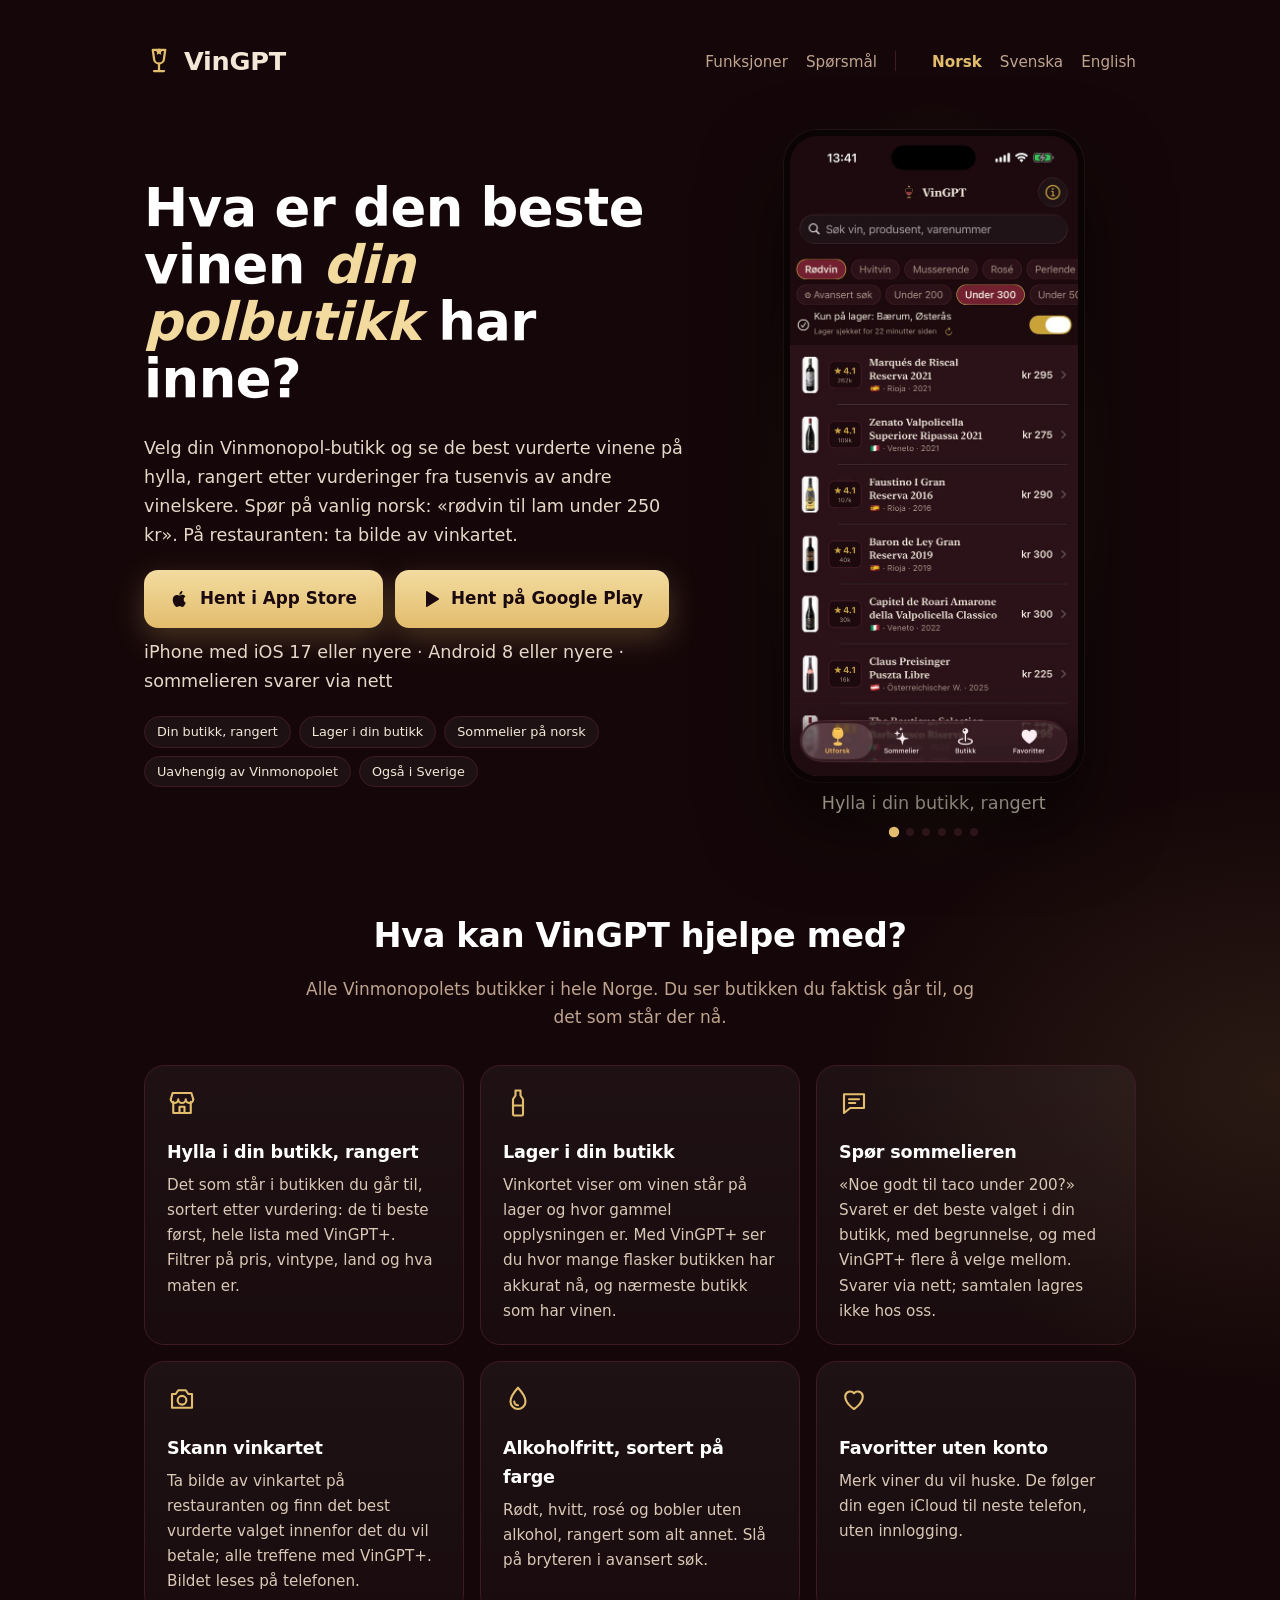
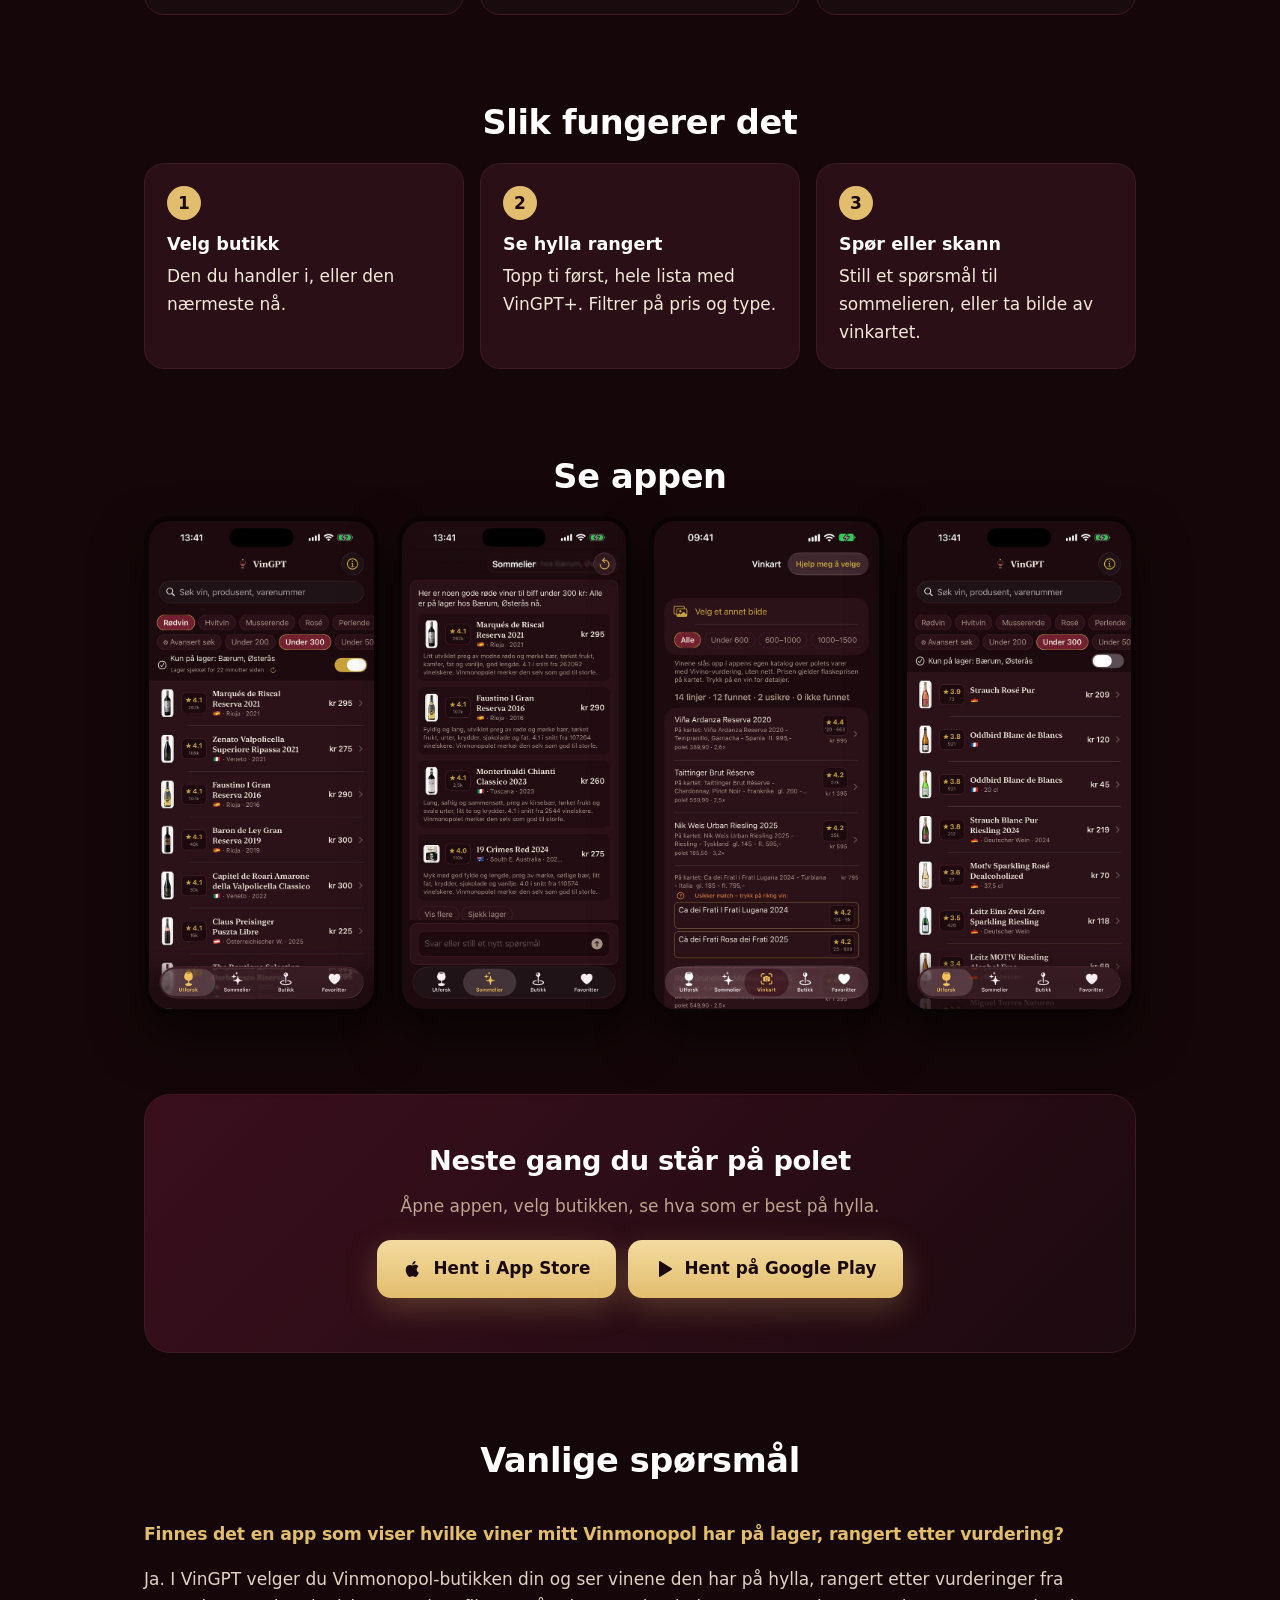
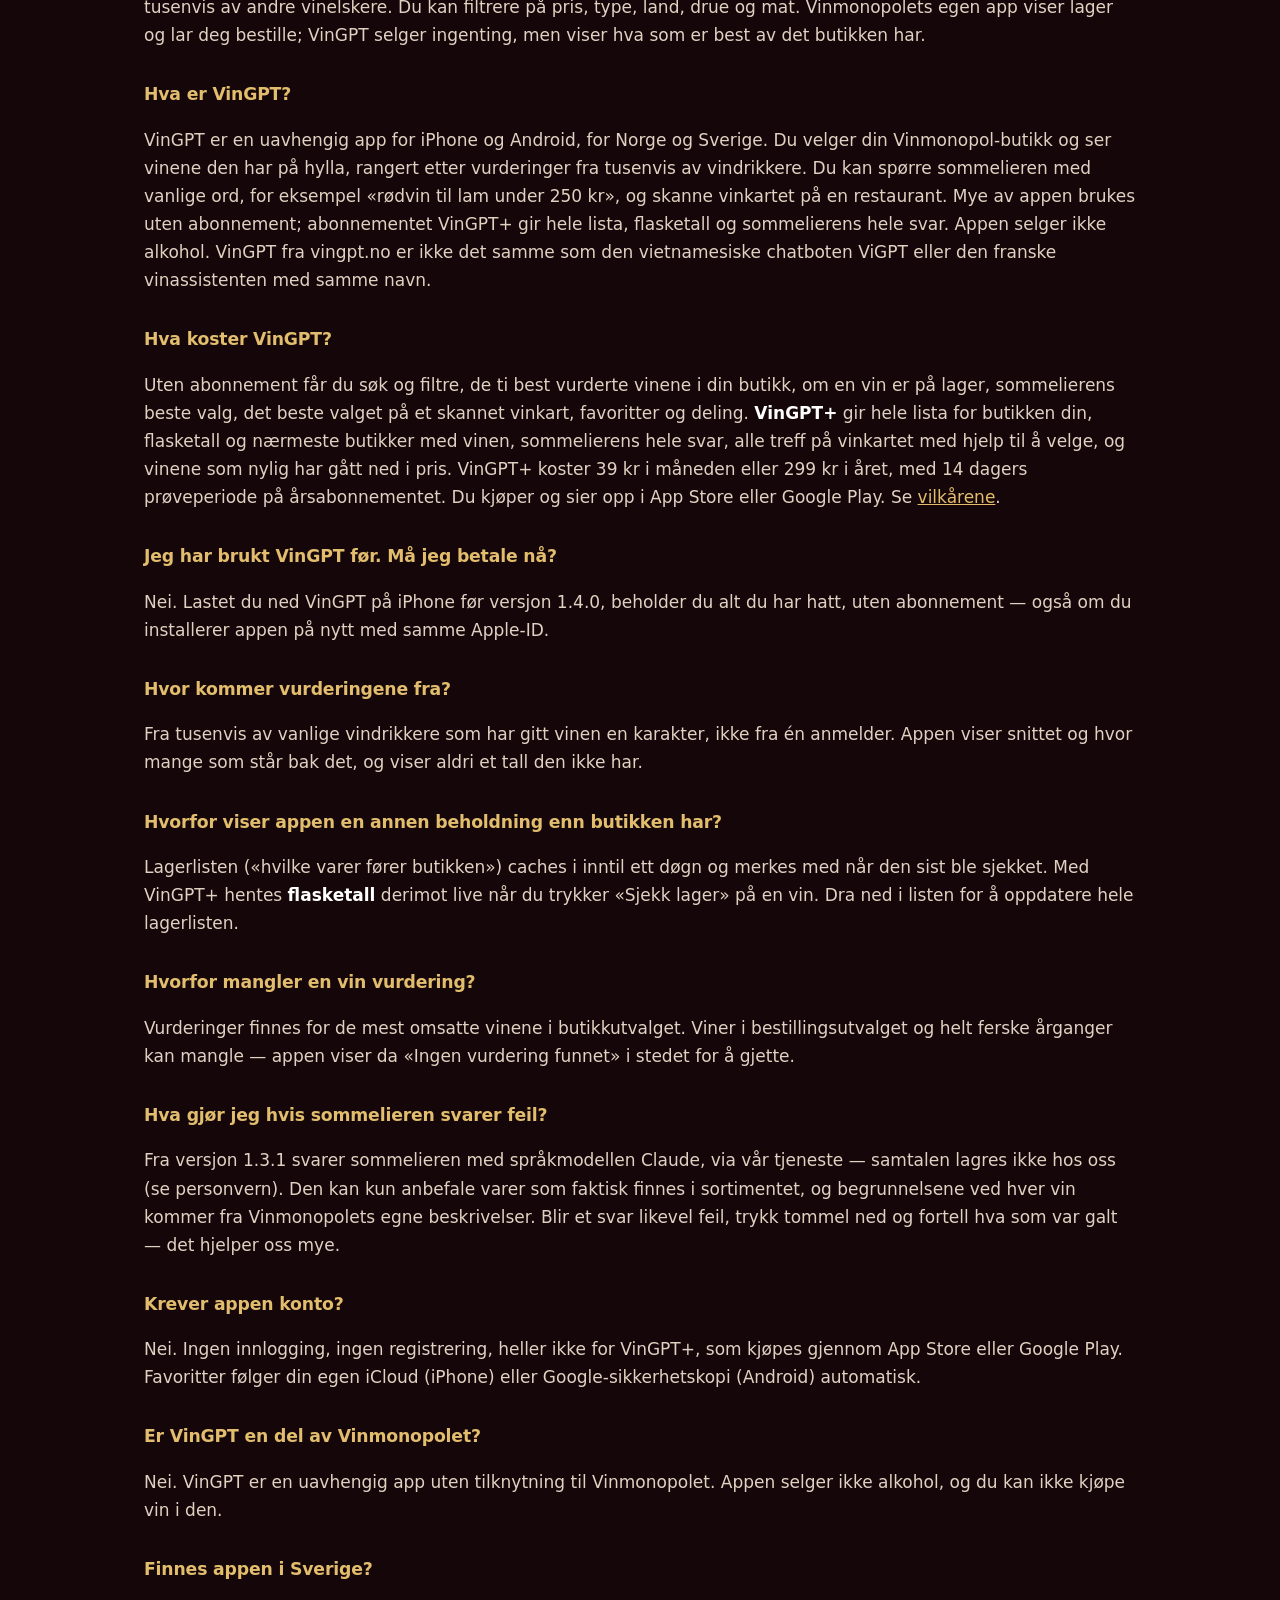
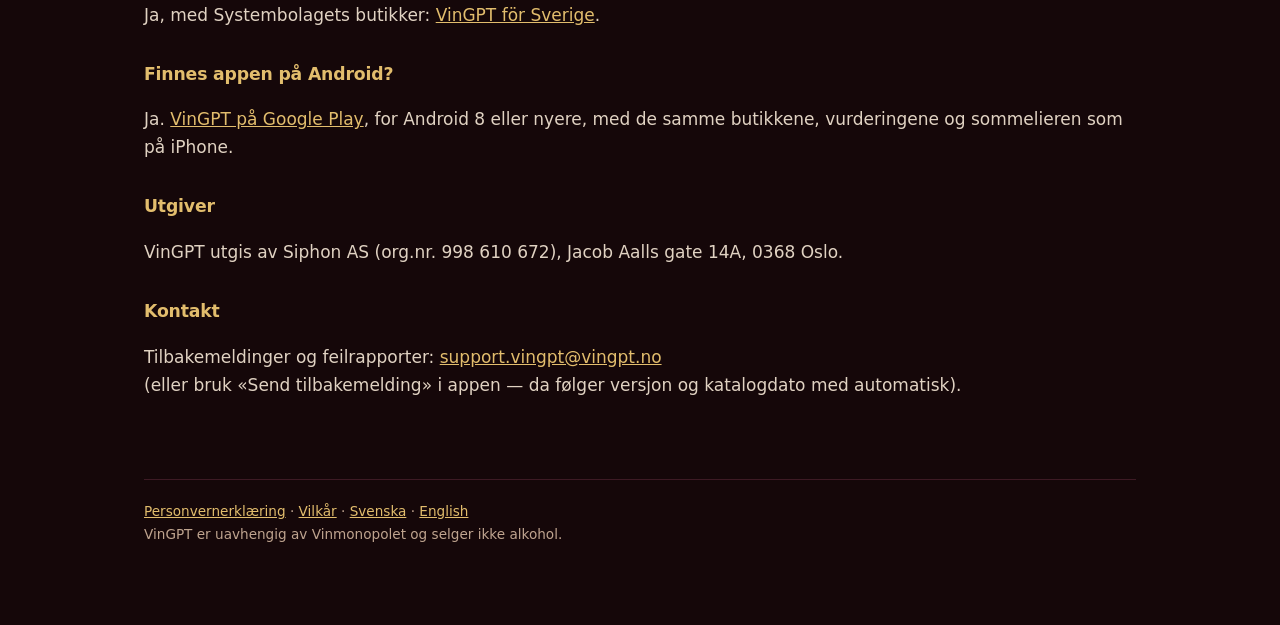
==== commit be3b9e41: "Funksjonsingressen: «Ikke hele Norge/Inte hela Sverige/Not the whole country» leste som at appen ikk" ====
--- a/index.html
+++ b/index.html
@@ -53,7 +53,7 @@
 
 <section id="funksjoner">
 <h2 class="seksjon">Hva kan VinGPT hjelpe med?</h2>
-<p class="ingress">Ikke hele Norge. Butikken du faktisk går til, og det som står der nå.</p>
+<p class="ingress">Alle Vinmonopolets butikker i hele Norge. Du ser butikken du faktisk går til, og det som står der nå.</p>
 <div class="kort">
 <div><svg viewBox="0 0 24 24" fill="none" stroke="currentColor" stroke-width="1.7" stroke-linecap="round" stroke-linejoin="round"><path d="M3 9l1.5-5h15L21 9"/><path d="M3 9a3 3 0 0 0 6 0 3 3 0 0 0 6 0 3 3 0 0 0 6 0"/><path d="M5 11v9h14v-9"/><path d="M10 20v-5h4v5"/></svg><h3>Hylla i din butikk, rangert</h3><p>Det som står i butikken du går til, sortert etter vurdering: de ti beste først, hele lista med VinGPT+. Filtrer på pris, vintype, land og hva maten er.</p></div><div><svg viewBox="0 0 24 24" fill="none" stroke="currentColor" stroke-width="1.7" stroke-linecap="round" stroke-linejoin="round"><path d="M10 2h4v4l2 3v12a1 1 0 0 1-1 1H9a1 1 0 0 1-1-1V9l2-3z"/><path d="M8 14h8"/></svg><h3>Lager i din butikk</h3><p>Vinkortet viser om vinen står på lager og hvor gammel opplysningen er. Med VinGPT+ ser du hvor mange flasker butikken har akkurat nå, og nærmeste butikk som har vinen.</p></div><div><svg viewBox="0 0 24 24" fill="none" stroke="currentColor" stroke-width="1.7" stroke-linecap="round" stroke-linejoin="round"><path d="M4 5h16v11H9l-5 4z"/><path d="M8 9h8M8 12h5"/></svg><h3>Spør sommelieren</h3><p>«Noe godt til taco under 200?» Svaret er det beste valget i din butikk, med begrunnelse, og med VinGPT+ flere å velge mellom. Svarer via nett; samtalen lagres ikke hos oss.</p></div><div><svg viewBox="0 0 24 24" fill="none" stroke="currentColor" stroke-width="1.7" stroke-linecap="round" stroke-linejoin="round"><path d="M4 8h3l2-3h6l2 3h3v11H4z"/><circle cx="12" cy="13" r="3.5"/></svg><h3>Skann vinkartet</h3><p>Ta bilde av vinkartet på restauranten og finn det best vurderte valget innenfor det du vil betale; alle treffene med VinGPT+. Bildet leses på telefonen.</p></div><div><svg viewBox="0 0 24 24" fill="none" stroke="currentColor" stroke-width="1.7" stroke-linecap="round" stroke-linejoin="round"><path d="M12 3s6 6.5 6 11a6 6 0 0 1-12 0c0-4.5 6-11 6-11z"/><path d="M9 14a3 3 0 0 0 3 3"/></svg><h3>Alkoholfritt, sortert på farge</h3><p>Rødt, hvitt, rosé og bobler uten alkohol, rangert som alt annet. Slå på bryteren i avansert søk.</p></div><div><svg viewBox="0 0 24 24" fill="none" stroke="currentColor" stroke-width="1.7" stroke-linecap="round" stroke-linejoin="round"><path d="M12 20s-7-4.4-7-10a4 4 0 0 1 7-2.6A4 4 0 0 1 19 10c0 5.6-7 10-7 10z"/></svg><h3>Favoritter uten konto</h3><p>Merk viner du vil huske. De følger din egen iCloud til neste telefon, uten innlogging.</p></div>
 </div>
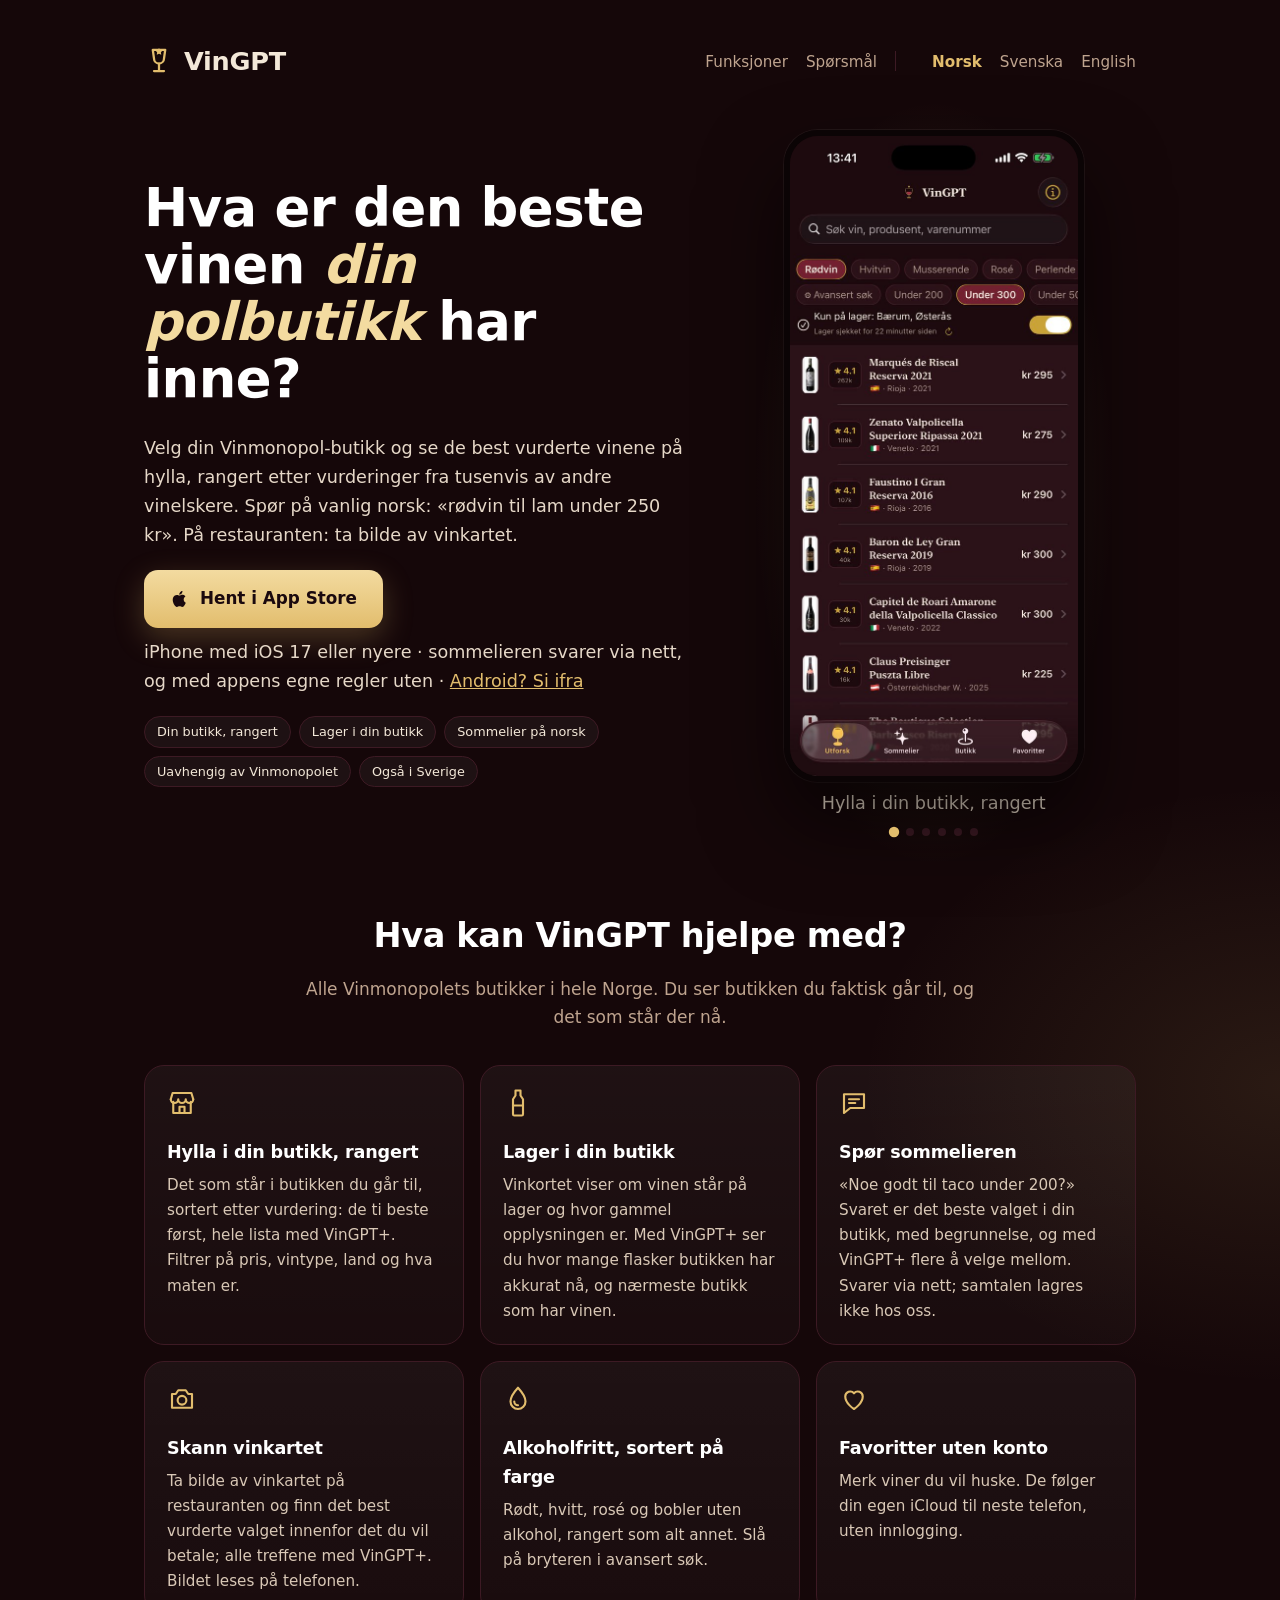
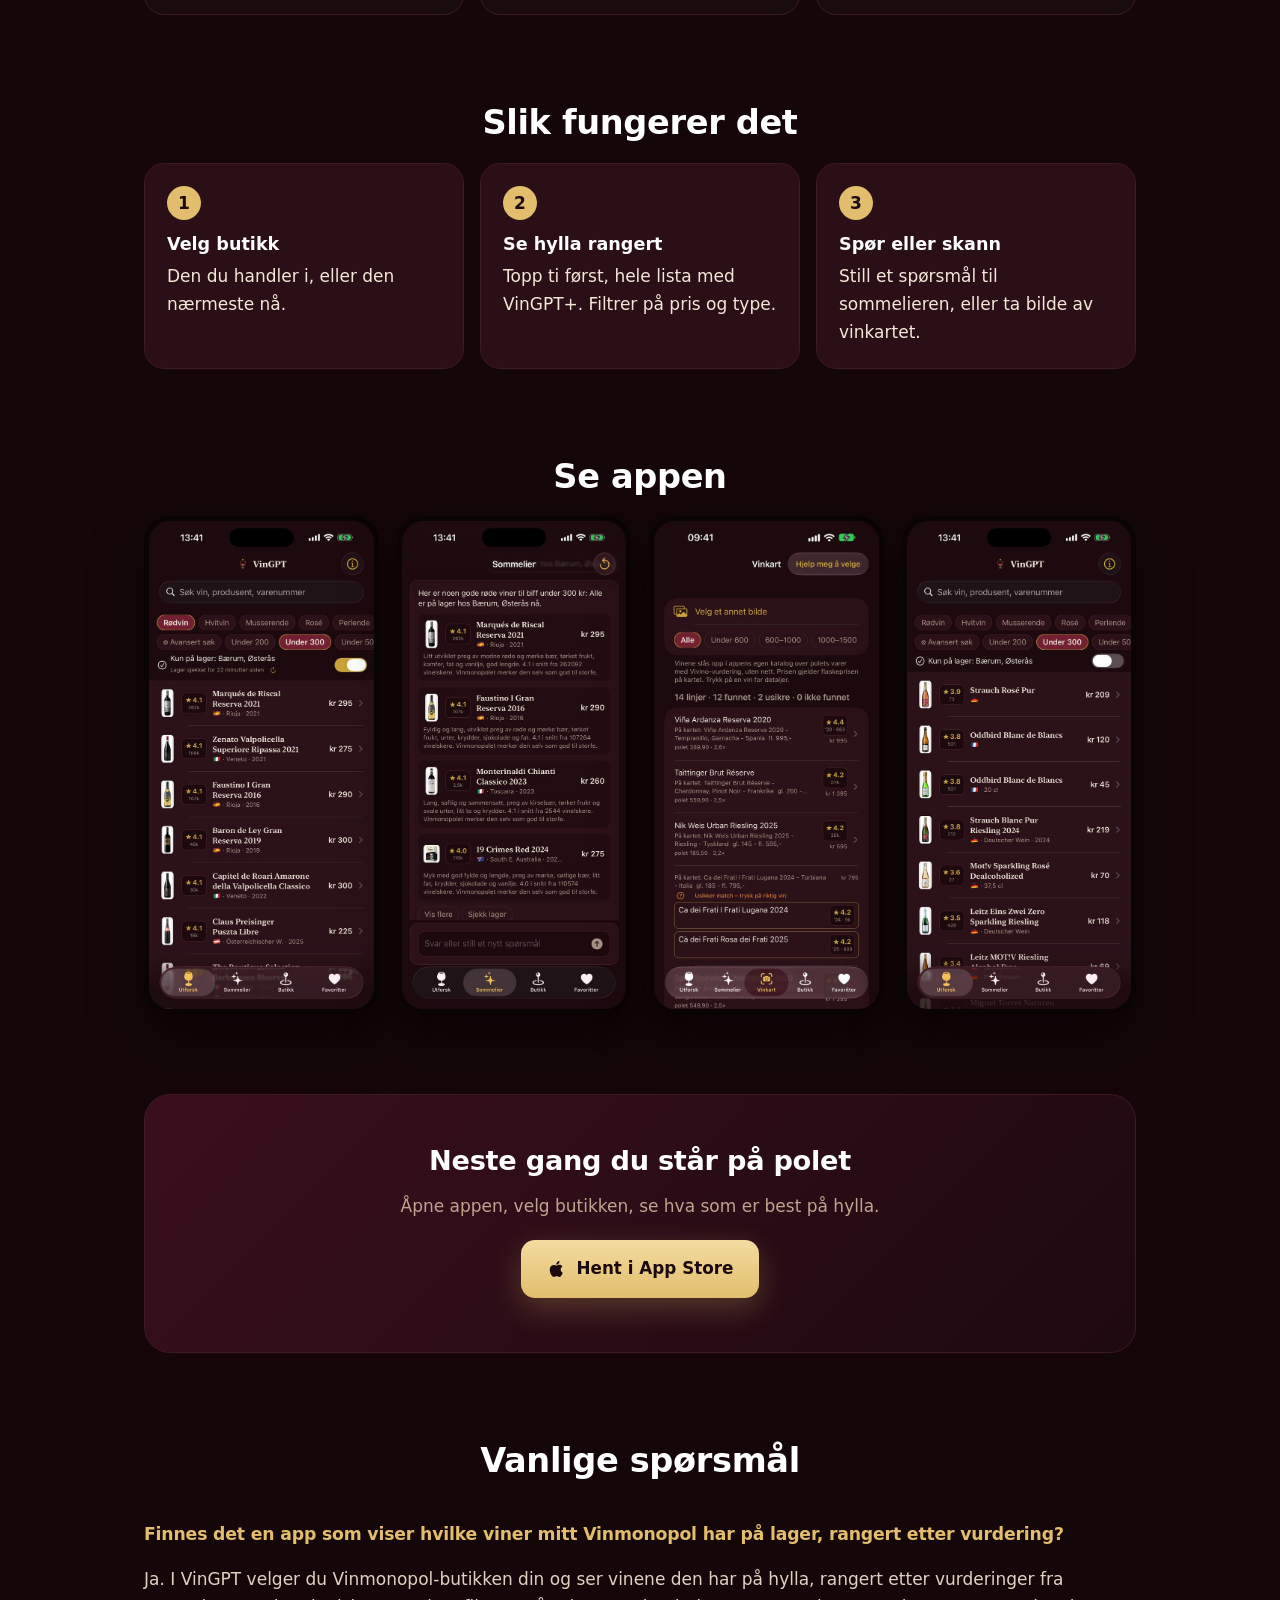
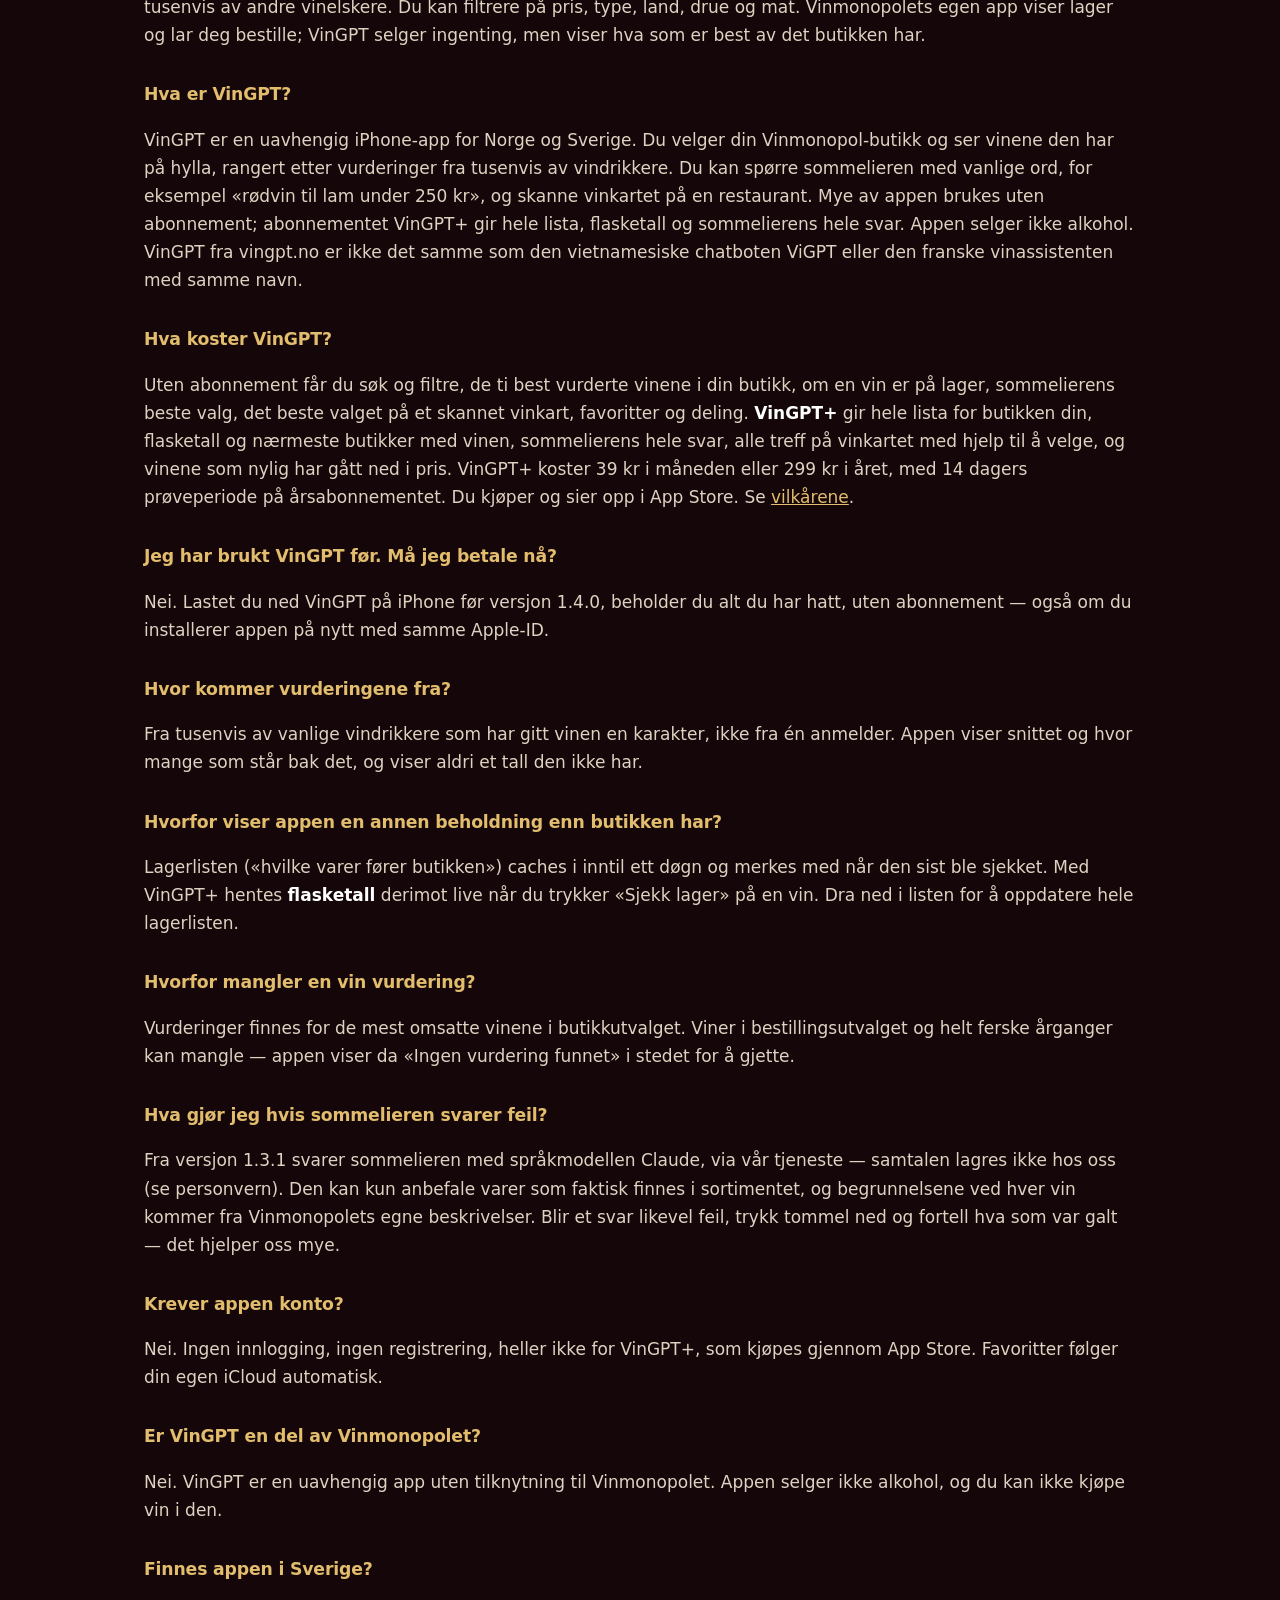
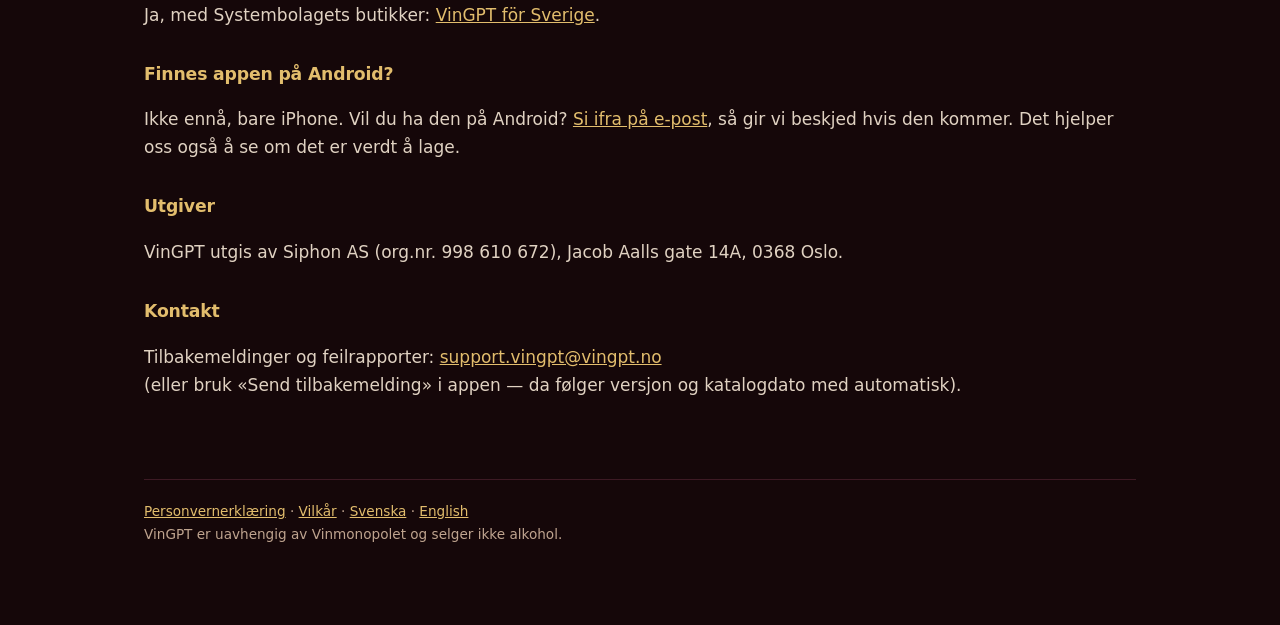
==== commit 030223e4: "Funksjonsingressen: «Ikke hele Norge/Inte hela Sverige/Not the whole country» leste som at appen ikk" ====
--- a/index.html
+++ b/index.html
@@ -4,7 +4,7 @@
 <meta charset="utf-8">
 <meta name="viewport" content="width=device-width, initial-scale=1">
 <title>VinGPT – vinapp som rangerer vinene på Vinmonopolet</title>
-<meta name="description" content="Søk i Vinmonopolets varer og se hva din butikk har på lager, rangert etter vurdering. Spør sommelieren. iPhone og Android.">
+<meta name="description" content="Søk i Vinmonopolets varer og se hva din butikk har på lager, rangert etter vurdering. Spør sommelieren. iPhone-app.">
 <link rel="canonical" href="https://vingpt.no/">
 <meta name="msvalidate.01" content="C880A6B9B083777A271F7337E14B123C">
 <link rel="alternate" hreflang="nb" href="https://vingpt.no/">
@@ -29,8 +29,8 @@
 <script src="/besok.js" defer></script>
 <script type="application/ld+json">{"@context": "https://schema.org", "@type": "Organization", "@id": "https://vingpt.no/#utgiver", "name": "Siphon AS", "url": "https://vingpt.no/", "logo": "https://vingpt.no/ikon-512.png", "email": "support.vingpt@vingpt.no", "address": {"@type": "PostalAddress", "streetAddress": "Jacob Aalls gate 14A", "postalCode": "0368", "addressLocality": "Oslo", "addressCountry": "NO"}, "sameAs": ["https://virksomhet.brreg.no/nb/oppslag/enheter/998610672"]}</script>
 <script type="application/ld+json">{"@context": "https://schema.org", "@type": "WebSite", "@id": "https://vingpt.no/#nettsted", "name": "VinGPT", "url": "https://vingpt.no/", "inLanguage": ["nb", "sv", "en"], "publisher": {"@id": "https://vingpt.no/#utgiver"}}</script>
-<script type="application/ld+json">{"@context": "https://schema.org", "@type": "MobileApplication", "@id": "https://vingpt.no/#app", "name": "VinGPT", "alternateName": "VinGPT: vin på lager nær deg", "operatingSystem": "iOS 17, Android 8", "applicationCategory": "LifestyleApplication", "inLanguage": "nb", "url": "https://vingpt.no/", "installUrl": "https://apps.apple.com/no/app/id6796675360?pt=129246957&ct=nettside&mt=8", "description": "Søk i Vinmonopolets varer og se hva din butikk har på lager, rangert etter vurdering. Spør sommelieren. iPhone og Android.", "countriesSupported": "NO", "image": "https://vingpt.no/godvin/kort.jpg", "publisher": {"@id": "https://vingpt.no/#utgiver"}, "sameAs": ["https://apps.apple.com/no/app/id6796675360", "https://play.google.com/store/apps/details?id=no.vingpt.app"], "offers": [{"@type": "Offer", "price": "0", "priceCurrency": "NOK"}, {"@type": "Offer", "name": "VinGPT+ måned", "price": "39", "priceCurrency": "NOK"}, {"@type": "Offer", "name": "VinGPT+ år", "price": "299", "priceCurrency": "NOK"}]}</script>
-<script type="application/ld+json">{"@context": "https://schema.org", "@type": "FAQPage", "inLanguage": "nb", "mainEntity": [{"@type": "Question", "name": "Finnes det en app som viser hvilke viner mitt Vinmonopol har på lager, rangert etter vurdering?", "acceptedAnswer": {"@type": "Answer", "text": "Ja. I VinGPT velger du Vinmonopol-butikken din og ser vinene den har på hylla, rangert etter vurderinger fra tusenvis av andre vinelskere. Du kan filtrere på pris, type, land, drue og mat. Vinmonopolets egen app viser lager og lar deg bestille; VinGPT selger ingenting, men viser hva som er best av det butikken har."}}, {"@type": "Question", "name": "Hva er VinGPT?", "acceptedAnswer": {"@type": "Answer", "text": "VinGPT er en uavhengig app for iPhone og Android, for Norge og Sverige. Du velger din Vinmonopol-butikk og ser vinene den har på hylla, rangert etter vurderinger fra tusenvis av vindrikkere. Du kan spørre sommelieren med vanlige ord, for eksempel «rødvin til lam under 250 kr», og skanne vinkartet på en restaurant. Mye av appen brukes uten abonnement; abonnementet VinGPT+ gir hele lista, flasketall og sommelierens hele svar. Appen selger ikke alkohol. VinGPT fra vingpt.no er ikke det samme som den vietnamesiske chatboten ViGPT eller den franske vinassistenten med samme navn."}}, {"@type": "Question", "name": "Hva koster VinGPT?", "acceptedAnswer": {"@type": "Answer", "text": "Uten abonnement får du søk og filtre, de ti best vurderte vinene i din butikk, om en vin er på lager, sommelierens beste valg, det beste valget på et skannet vinkart, favoritter og deling. VinGPT+ gir hele lista for butikken din, flasketall og nærmeste butikker med vinen, sommelierens hele svar, alle treff på vinkartet med hjelp til å velge, og vinene som nylig har gått ned i pris. VinGPT+ koster 39 kr i måneden eller 299 kr i året, med 14 dagers prøveperiode på årsabonnementet. Du kjøper og sier opp i App Store eller Google Play. Se vilkårene."}}, {"@type": "Question", "name": "Jeg har brukt VinGPT før. Må jeg betale nå?", "acceptedAnswer": {"@type": "Answer", "text": "Nei. Lastet du ned VinGPT på iPhone før versjon 1.4.0, beholder du alt du har hatt, uten abonnement — også om du installerer appen på nytt med samme Apple-ID."}}, {"@type": "Question", "name": "Hvor kommer vurderingene fra?", "acceptedAnswer": {"@type": "Answer", "text": "Fra tusenvis av vanlige vindrikkere som har gitt vinen en karakter, ikke fra én anmelder. Appen viser snittet og hvor mange som står bak det, og viser aldri et tall den ikke har."}}, {"@type": "Question", "name": "Hvorfor viser appen en annen beholdning enn butikken har?", "acceptedAnswer": {"@type": "Answer", "text": "Lagerlisten («hvilke varer fører butikken») caches i inntil ett døgn og merkes med når den sist ble sjekket. Med VinGPT+ hentes flasketall derimot live når du trykker «Sjekk lager» på en vin. Dra ned i listen for å oppdatere hele lagerlisten."}}, {"@type": "Question", "name": "Hvorfor mangler en vin vurdering?", "acceptedAnswer": {"@type": "Answer", "text": "Vurderinger finnes for de mest omsatte vinene i butikkutvalget. Viner i bestillingsutvalget og helt ferske årganger kan mangle — appen viser da «Ingen vurdering funnet» i stedet for å gjette."}}, {"@type": "Question", "name": "Hva gjør jeg hvis sommelieren svarer feil?", "acceptedAnswer": {"@type": "Answer", "text": "Fra versjon 1.3.1 svarer sommelieren med språkmodellen Claude, via vår tjeneste — samtalen lagres ikke hos oss (se personvern). Den kan kun anbefale varer som faktisk finnes i sortimentet, og begrunnelsene ved hver vin kommer fra Vinmonopolets egne beskrivelser. Blir et svar likevel feil, trykk tommel ned og fortell hva som var galt — det hjelper oss mye."}}, {"@type": "Question", "name": "Krever appen konto?", "acceptedAnswer": {"@type": "Answer", "text": "Nei. Ingen innlogging, ingen registrering, heller ikke for VinGPT+, som kjøpes gjennom App Store eller Google Play. Favoritter følger din egen iCloud (iPhone) eller Google-sikkerhetskopi (Android) automatisk."}}, {"@type": "Question", "name": "Er VinGPT en del av Vinmonopolet?", "acceptedAnswer": {"@type": "Answer", "text": "Nei. VinGPT er en uavhengig app uten tilknytning til Vinmonopolet. Appen selger ikke alkohol, og du kan ikke kjøpe vin i den."}}, {"@type": "Question", "name": "Finnes appen i Sverige?", "acceptedAnswer": {"@type": "Answer", "text": "Ja, med Systembolagets butikker: VinGPT för Sverige."}}, {"@type": "Question", "name": "Finnes appen på Android?", "acceptedAnswer": {"@type": "Answer", "text": "Ja. VinGPT på Google Play, for Android 8 eller nyere, med de samme butikkene, vurderingene og sommelieren som på iPhone."}}]}</script>
+<script type="application/ld+json">{"@context": "https://schema.org", "@type": "MobileApplication", "@id": "https://vingpt.no/#app", "name": "VinGPT", "alternateName": "VinGPT: vin på lager nær deg", "operatingSystem": "iOS 17", "applicationCategory": "LifestyleApplication", "inLanguage": "nb", "url": "https://vingpt.no/", "installUrl": "https://apps.apple.com/no/app/id6796675360?pt=129246957&ct=nettside&mt=8", "description": "Søk i Vinmonopolets varer og se hva din butikk har på lager, rangert etter vurdering. Spør sommelieren. iPhone-app.", "countriesSupported": "NO", "image": "https://vingpt.no/godvin/kort.jpg", "publisher": {"@id": "https://vingpt.no/#utgiver"}, "sameAs": ["https://apps.apple.com/no/app/id6796675360"], "offers": [{"@type": "Offer", "price": "0", "priceCurrency": "NOK"}, {"@type": "Offer", "name": "VinGPT+ måned", "price": "39", "priceCurrency": "NOK"}, {"@type": "Offer", "name": "VinGPT+ år", "price": "299", "priceCurrency": "NOK"}]}</script>
+<script type="application/ld+json">{"@context": "https://schema.org", "@type": "FAQPage", "inLanguage": "nb", "mainEntity": [{"@type": "Question", "name": "Finnes det en app som viser hvilke viner mitt Vinmonopol har på lager, rangert etter vurdering?", "acceptedAnswer": {"@type": "Answer", "text": "Ja. I VinGPT velger du Vinmonopol-butikken din og ser vinene den har på hylla, rangert etter vurderinger fra tusenvis av andre vinelskere. Du kan filtrere på pris, type, land, drue og mat. Vinmonopolets egen app viser lager og lar deg bestille; VinGPT selger ingenting, men viser hva som er best av det butikken har."}}, {"@type": "Question", "name": "Hva er VinGPT?", "acceptedAnswer": {"@type": "Answer", "text": "VinGPT er en uavhengig iPhone-app for Norge og Sverige. Du velger din Vinmonopol-butikk og ser vinene den har på hylla, rangert etter vurderinger fra tusenvis av vindrikkere. Du kan spørre sommelieren med vanlige ord, for eksempel «rødvin til lam under 250 kr», og skanne vinkartet på en restaurant. Mye av appen brukes uten abonnement; abonnementet VinGPT+ gir hele lista, flasketall og sommelierens hele svar. Appen selger ikke alkohol. VinGPT fra vingpt.no er ikke det samme som den vietnamesiske chatboten ViGPT eller den franske vinassistenten med samme navn."}}, {"@type": "Question", "name": "Hva koster VinGPT?", "acceptedAnswer": {"@type": "Answer", "text": "Uten abonnement får du søk og filtre, de ti best vurderte vinene i din butikk, om en vin er på lager, sommelierens beste valg, det beste valget på et skannet vinkart, favoritter og deling. VinGPT+ gir hele lista for butikken din, flasketall og nærmeste butikker med vinen, sommelierens hele svar, alle treff på vinkartet med hjelp til å velge, og vinene som nylig har gått ned i pris. VinGPT+ koster 39 kr i måneden eller 299 kr i året, med 14 dagers prøveperiode på årsabonnementet. Du kjøper og sier opp i App Store. Se vilkårene."}}, {"@type": "Question", "name": "Jeg har brukt VinGPT før. Må jeg betale nå?", "acceptedAnswer": {"@type": "Answer", "text": "Nei. Lastet du ned VinGPT på iPhone før versjon 1.4.0, beholder du alt du har hatt, uten abonnement — også om du installerer appen på nytt med samme Apple-ID."}}, {"@type": "Question", "name": "Hvor kommer vurderingene fra?", "acceptedAnswer": {"@type": "Answer", "text": "Fra tusenvis av vanlige vindrikkere som har gitt vinen en karakter, ikke fra én anmelder. Appen viser snittet og hvor mange som står bak det, og viser aldri et tall den ikke har."}}, {"@type": "Question", "name": "Hvorfor viser appen en annen beholdning enn butikken har?", "acceptedAnswer": {"@type": "Answer", "text": "Lagerlisten («hvilke varer fører butikken») caches i inntil ett døgn og merkes med når den sist ble sjekket. Med VinGPT+ hentes flasketall derimot live når du trykker «Sjekk lager» på en vin. Dra ned i listen for å oppdatere hele lagerlisten."}}, {"@type": "Question", "name": "Hvorfor mangler en vin vurdering?", "acceptedAnswer": {"@type": "Answer", "text": "Vurderinger finnes for de mest omsatte vinene i butikkutvalget. Viner i bestillingsutvalget og helt ferske årganger kan mangle — appen viser da «Ingen vurdering funnet» i stedet for å gjette."}}, {"@type": "Question", "name": "Hva gjør jeg hvis sommelieren svarer feil?", "acceptedAnswer": {"@type": "Answer", "text": "Fra versjon 1.3.1 svarer sommelieren med språkmodellen Claude, via vår tjeneste — samtalen lagres ikke hos oss (se personvern). Den kan kun anbefale varer som faktisk finnes i sortimentet, og begrunnelsene ved hver vin kommer fra Vinmonopolets egne beskrivelser. Blir et svar likevel feil, trykk tommel ned og fortell hva som var galt — det hjelper oss mye."}}, {"@type": "Question", "name": "Krever appen konto?", "acceptedAnswer": {"@type": "Answer", "text": "Nei. Ingen innlogging, ingen registrering, heller ikke for VinGPT+, som kjøpes gjennom App Store. Favoritter følger din egen iCloud automatisk."}}, {"@type": "Question", "name": "Er VinGPT en del av Vinmonopolet?", "acceptedAnswer": {"@type": "Answer", "text": "Nei. VinGPT er en uavhengig app uten tilknytning til Vinmonopolet. Appen selger ikke alkohol, og du kan ikke kjøpe vin i den."}}, {"@type": "Question", "name": "Finnes appen i Sverige?", "acceptedAnswer": {"@type": "Answer", "text": "Ja, med Systembolagets butikker: VinGPT för Sverige."}}, {"@type": "Question", "name": "Finnes appen på Android?", "acceptedAnswer": {"@type": "Answer", "text": "Ikke ennå, bare iPhone. Vil du ha den på Android? Si ifra på e-post, så gir vi beskjed hvis den kommer. Det hjelper oss også å se om det er verdt å lage."}}]}</script>
 </head>
 <body>
 <main>
@@ -44,8 +44,8 @@
 <div>
 <h1 class="lofte">Hva er den beste vinen <em>din polbutikk</em> har inne?</h1>
 <p>Velg din Vinmonopol-butikk og se de best vurderte vinene på hylla, rangert etter vurderinger fra tusenvis av andre vinelskere. Spør på vanlig norsk: «rødvin til lam under 250 kr». På restauranten: ta bilde av vinkartet.</p>
-<div class="knapper"><a class="appstore" href="https://apps.apple.com/no/app/id6796675360?pt=129246957&amp;ct=nettside&amp;mt=8"><svg viewBox="0 0 24 24" fill="currentColor"><path d="M16.4 12.6c0-2.4 2-3.6 2.1-3.7-1.1-1.7-2.9-1.9-3.5-1.9-1.5-.2-2.9.9-3.7.9-.8 0-1.9-.9-3.2-.8-1.6 0-3.1 1-4 2.4-1.7 3-.4 7.3 1.2 9.7.8 1.2 1.8 2.5 3 2.4 1.2 0 1.7-.8 3.2-.8s1.9.8 3.2.8 2.1-1.2 2.9-2.4c.9-1.4 1.3-2.7 1.3-2.8 0 0-2.5-1-2.5-3.8zM14 5.4c.7-.8 1.1-1.9 1-3-1 0-2.1.7-2.8 1.5-.6.7-1.2 1.8-1 2.9 1.1.1 2.2-.6 2.8-1.4z"/></svg>Hent i App Store</a><a class="appstore play" href="https://play.google.com/store/apps/details?id=no.vingpt.app&amp;referrer=utm_source%3Dnettside"><svg viewBox="0 0 24 24" fill="currentColor" aria-hidden="true"><path d="M6 3.6v16.8a1 1 0 0 0 1.5.86l13.6-8.4a1 1 0 0 0 0-1.72L7.5 2.74A1 1 0 0 0 6 3.6z"/></svg>Hent på Google Play</a></div>
-<p class="krav">iPhone med iOS 17 eller nyere · Android 8 eller nyere · sommelieren svarer via nett</p>
+<div class="knapper"><a class="appstore" href="https://apps.apple.com/no/app/id6796675360?pt=129246957&amp;ct=nettside&amp;mt=8"><svg viewBox="0 0 24 24" fill="currentColor"><path d="M16.4 12.6c0-2.4 2-3.6 2.1-3.7-1.1-1.7-2.9-1.9-3.5-1.9-1.5-.2-2.9.9-3.7.9-.8 0-1.9-.9-3.2-.8-1.6 0-3.1 1-4 2.4-1.7 3-.4 7.3 1.2 9.7.8 1.2 1.8 2.5 3 2.4 1.2 0 1.7-.8 3.2-.8s1.9.8 3.2.8 2.1-1.2 2.9-2.4c.9-1.4 1.3-2.7 1.3-2.8 0 0-2.5-1-2.5-3.8zM14 5.4c.7-.8 1.1-1.9 1-3-1 0-2.1.7-2.8 1.5-.6.7-1.2 1.8-1 2.9 1.1.1 2.2-.6 2.8-1.4z"/></svg>Hent i App Store</a></div>
+<p class="krav">iPhone med iOS 17 eller nyere · sommelieren svarer via nett, og med appens egne regler uten · <a href="mailto:support.vingpt@vingpt.no?subject=VinGPT%20p%C3%A5%20Android&amp;body=Si%20ifra%20hvis%20VinGPT%20kommer%20p%C3%A5%20Android.">Android? Si ifra</a></p>
 <ul class="merker"><li>Din butikk, rangert</li><li>Lager i din butikk</li><li>Sommelier på norsk</li><li>Uavhengig av Vinmonopolet</li><li>Også i Sverige</li></ul>
 </div>
 <div class="telefon"><div class="skjermer"><img src="bilder/no/1-utforsk.jpg" width="600" height="1303" alt="Hovedskjermen: rødviner under 300 kr på hylla i din butikk, rangert etter vurdering" data-tekst="Hylla i din butikk, rangert" class="aktiv"><img src="bilder/no/4-sommelier.jpg" width="600" height="1303" alt="Sommelieren svarer med viner som står i din butikk" data-tekst="Spør sommelieren om maten" loading="lazy"><img src="bilder/no/3-vinkart.jpg" width="600" height="1303" alt="Vinkartet fotografert og rangert" data-tekst="Skann vinkartet på restauranten" loading="lazy"><img src="bilder/no/2-vinkort.jpg" width="600" height="1303" alt="Vinkortet med vurdering, pris og flasker på lager" data-tekst="Vurdering, pris og lager per flaske" loading="lazy"><img src="bilder/no/5-alkoholfritt.jpg" width="600" height="1303" alt="Alkoholfrie viner rangert" data-tekst="Alkoholfritt, sortert på farge" loading="lazy"><img src="bilder/no/6-butikk.jpg" width="600" height="1303" alt="Butikkvelgeren" data-tekst="Velg butikken din" loading="lazy"></div><p class="bildetekst" aria-live="polite">Hylla i din butikk, rangert</p><div class="prikker"><button type="button" data-i="0" aria-label="Hylla i din butikk, rangert" class="aktiv"></button><button type="button" data-i="1" aria-label="Spør sommelieren om maten"></button><button type="button" data-i="2" aria-label="Skann vinkartet på restauranten"></button><button type="button" data-i="3" aria-label="Vurdering, pris og lager per flaske"></button><button type="button" data-i="4" aria-label="Alkoholfritt, sortert på farge"></button><button type="button" data-i="5" aria-label="Velg butikken din"></button></div></div>
@@ -79,7 +79,7 @@
 <section class="band">
 <p class="lofte">Neste gang du står på polet</p>
 <p>Åpne appen, velg butikken, se hva som er best på hylla.</p>
-<div class="knapper"><a class="appstore" href="https://apps.apple.com/no/app/id6796675360?pt=129246957&amp;ct=nettside&amp;mt=8"><svg viewBox="0 0 24 24" fill="currentColor"><path d="M16.4 12.6c0-2.4 2-3.6 2.1-3.7-1.1-1.7-2.9-1.9-3.5-1.9-1.5-.2-2.9.9-3.7.9-.8 0-1.9-.9-3.2-.8-1.6 0-3.1 1-4 2.4-1.7 3-.4 7.3 1.2 9.7.8 1.2 1.8 2.5 3 2.4 1.2 0 1.7-.8 3.2-.8s1.9.8 3.2.8 2.1-1.2 2.9-2.4c.9-1.4 1.3-2.7 1.3-2.8 0 0-2.5-1-2.5-3.8zM14 5.4c.7-.8 1.1-1.9 1-3-1 0-2.1.7-2.8 1.5-.6.7-1.2 1.8-1 2.9 1.1.1 2.2-.6 2.8-1.4z"/></svg>Hent i App Store</a><a class="appstore play" href="https://play.google.com/store/apps/details?id=no.vingpt.app&amp;referrer=utm_source%3Dnettside"><svg viewBox="0 0 24 24" fill="currentColor" aria-hidden="true"><path d="M6 3.6v16.8a1 1 0 0 0 1.5.86l13.6-8.4a1 1 0 0 0 0-1.72L7.5 2.74A1 1 0 0 0 6 3.6z"/></svg>Hent på Google Play</a></div>
+<div class="knapper"><a class="appstore" href="https://apps.apple.com/no/app/id6796675360?pt=129246957&amp;ct=nettside&amp;mt=8"><svg viewBox="0 0 24 24" fill="currentColor"><path d="M16.4 12.6c0-2.4 2-3.6 2.1-3.7-1.1-1.7-2.9-1.9-3.5-1.9-1.5-.2-2.9.9-3.7.9-.8 0-1.9-.9-3.2-.8-1.6 0-3.1 1-4 2.4-1.7 3-.4 7.3 1.2 9.7.8 1.2 1.8 2.5 3 2.4 1.2 0 1.7-.8 3.2-.8s1.9.8 3.2.8 2.1-1.2 2.9-2.4c.9-1.4 1.3-2.7 1.3-2.8 0 0-2.5-1-2.5-3.8zM14 5.4c.7-.8 1.1-1.9 1-3-1 0-2.1.7-2.8 1.5-.6.7-1.2 1.8-1 2.9 1.1.1 2.2-.6 2.8-1.4z"/></svg>Hent i App Store</a></div>
 </section>
 
 <section id="faq" class="faq">
@@ -87,9 +87,9 @@
 <h3>Finnes det en app som viser hvilke viner mitt Vinmonopol har på lager, rangert etter vurdering?</h3>
 <p>Ja. I VinGPT velger du Vinmonopol-butikken din og ser vinene den har på hylla, rangert etter vurderinger fra tusenvis av andre vinelskere. Du kan filtrere på pris, type, land, drue og mat. Vinmonopolets egen app viser lager og lar deg bestille; VinGPT selger ingenting, men viser hva som er best av det butikken har.</p>
 <h3>Hva er VinGPT?</h3>
-<p>VinGPT er en uavhengig app for iPhone og Android, for Norge og Sverige. Du velger din Vinmonopol-butikk og ser vinene den har på hylla, rangert etter vurderinger fra tusenvis av vindrikkere. Du kan spørre sommelieren med vanlige ord, for eksempel «rødvin til lam under 250 kr», og skanne vinkartet på en restaurant. Mye av appen brukes uten abonnement; abonnementet VinGPT+ gir hele lista, flasketall og sommelierens hele svar. Appen selger ikke alkohol. VinGPT fra vingpt.no er ikke det samme som den vietnamesiske chatboten ViGPT eller den franske vinassistenten med samme navn.</p>
+<p>VinGPT er en uavhengig iPhone-app for Norge og Sverige. Du velger din Vinmonopol-butikk og ser vinene den har på hylla, rangert etter vurderinger fra tusenvis av vindrikkere. Du kan spørre sommelieren med vanlige ord, for eksempel «rødvin til lam under 250 kr», og skanne vinkartet på en restaurant. Mye av appen brukes uten abonnement; abonnementet VinGPT+ gir hele lista, flasketall og sommelierens hele svar. Appen selger ikke alkohol. VinGPT fra vingpt.no er ikke det samme som den vietnamesiske chatboten ViGPT eller den franske vinassistenten med samme navn.</p>
 <h3>Hva koster VinGPT?</h3>
-<p>Uten abonnement får du søk og filtre, de ti best vurderte vinene i din butikk, om en vin er på lager, sommelierens beste valg, det beste valget på et skannet vinkart, favoritter og deling. <strong>VinGPT+</strong> gir hele lista for butikken din, flasketall og nærmeste butikker med vinen, sommelierens hele svar, alle treff på vinkartet med hjelp til å velge, og vinene som nylig har gått ned i pris. VinGPT+ koster 39 kr i måneden eller 299 kr i året, med 14 dagers prøveperiode på årsabonnementet. Du kjøper og sier opp i App Store eller Google Play. Se <a href="vilkar/">vilkårene</a>.</p>
+<p>Uten abonnement får du søk og filtre, de ti best vurderte vinene i din butikk, om en vin er på lager, sommelierens beste valg, det beste valget på et skannet vinkart, favoritter og deling. <strong>VinGPT+</strong> gir hele lista for butikken din, flasketall og nærmeste butikker med vinen, sommelierens hele svar, alle treff på vinkartet med hjelp til å velge, og vinene som nylig har gått ned i pris. VinGPT+ koster 39 kr i måneden eller 299 kr i året, med 14 dagers prøveperiode på årsabonnementet. Du kjøper og sier opp i App Store. Se <a href="vilkar/">vilkårene</a>.</p>
 <h3>Jeg har brukt VinGPT før. Må jeg betale nå?</h3>
 <p>Nei. Lastet du ned VinGPT på iPhone før versjon 1.4.0, beholder du alt du har hatt, uten abonnement — også om du installerer appen på nytt med samme Apple-ID.</p>
 <h3>Hvor kommer vurderingene fra?</h3>
@@ -101,13 +101,13 @@
 <h3>Hva gjør jeg hvis sommelieren svarer feil?</h3>
 <p>Fra versjon 1.3.1 svarer sommelieren med språkmodellen Claude, via vår tjeneste — samtalen lagres ikke hos oss (se personvern). Den kan kun anbefale varer som faktisk finnes i sortimentet, og begrunnelsene ved hver vin kommer fra Vinmonopolets egne beskrivelser. Blir et svar likevel feil, trykk tommel ned og fortell hva som var galt — det hjelper oss mye.</p>
 <h3>Krever appen konto?</h3>
-<p>Nei. Ingen innlogging, ingen registrering, heller ikke for VinGPT+, som kjøpes gjennom App Store eller Google Play. Favoritter følger din egen iCloud (iPhone) eller Google-sikkerhetskopi (Android) automatisk.</p>
+<p>Nei. Ingen innlogging, ingen registrering, heller ikke for VinGPT+, som kjøpes gjennom App Store. Favoritter følger din egen iCloud automatisk.</p>
 <h3>Er VinGPT en del av Vinmonopolet?</h3>
 <p>Nei. VinGPT er en uavhengig app uten tilknytning til Vinmonopolet. Appen selger ikke alkohol, og du kan ikke kjøpe vin i den.</p>
 <h3>Finnes appen i Sverige?</h3>
 <p>Ja, med Systembolagets butikker: <a href="sv/">VinGPT för Sverige</a>.</p>
 <h3>Finnes appen på Android?</h3>
-<p>Ja. <a href="https://play.google.com/store/apps/details?id=no.vingpt.app&referrer=utm_source%3Dnettside">VinGPT på Google Play</a>, for Android 8 eller nyere, med de samme butikkene, vurderingene og sommelieren som på iPhone.</p>
+<p>Ikke ennå, bare iPhone. Vil du ha den på Android? <a href="mailto:support.vingpt@vingpt.no?subject=VinGPT%20p%C3%A5%20Android&amp;body=Si%20ifra%20hvis%20VinGPT%20kommer%20p%C3%A5%20Android.">Si ifra på e-post</a>, så gir vi beskjed hvis den kommer. Det hjelper oss også å se om det er verdt å lage.</p>
 <h3>Utgiver</h3>
 <p>VinGPT utgis av Siphon AS (org.nr. 998 610 672), Jacob Aalls gate 14A, 0368 Oslo.</p>
 <h3>Kontakt</h3>
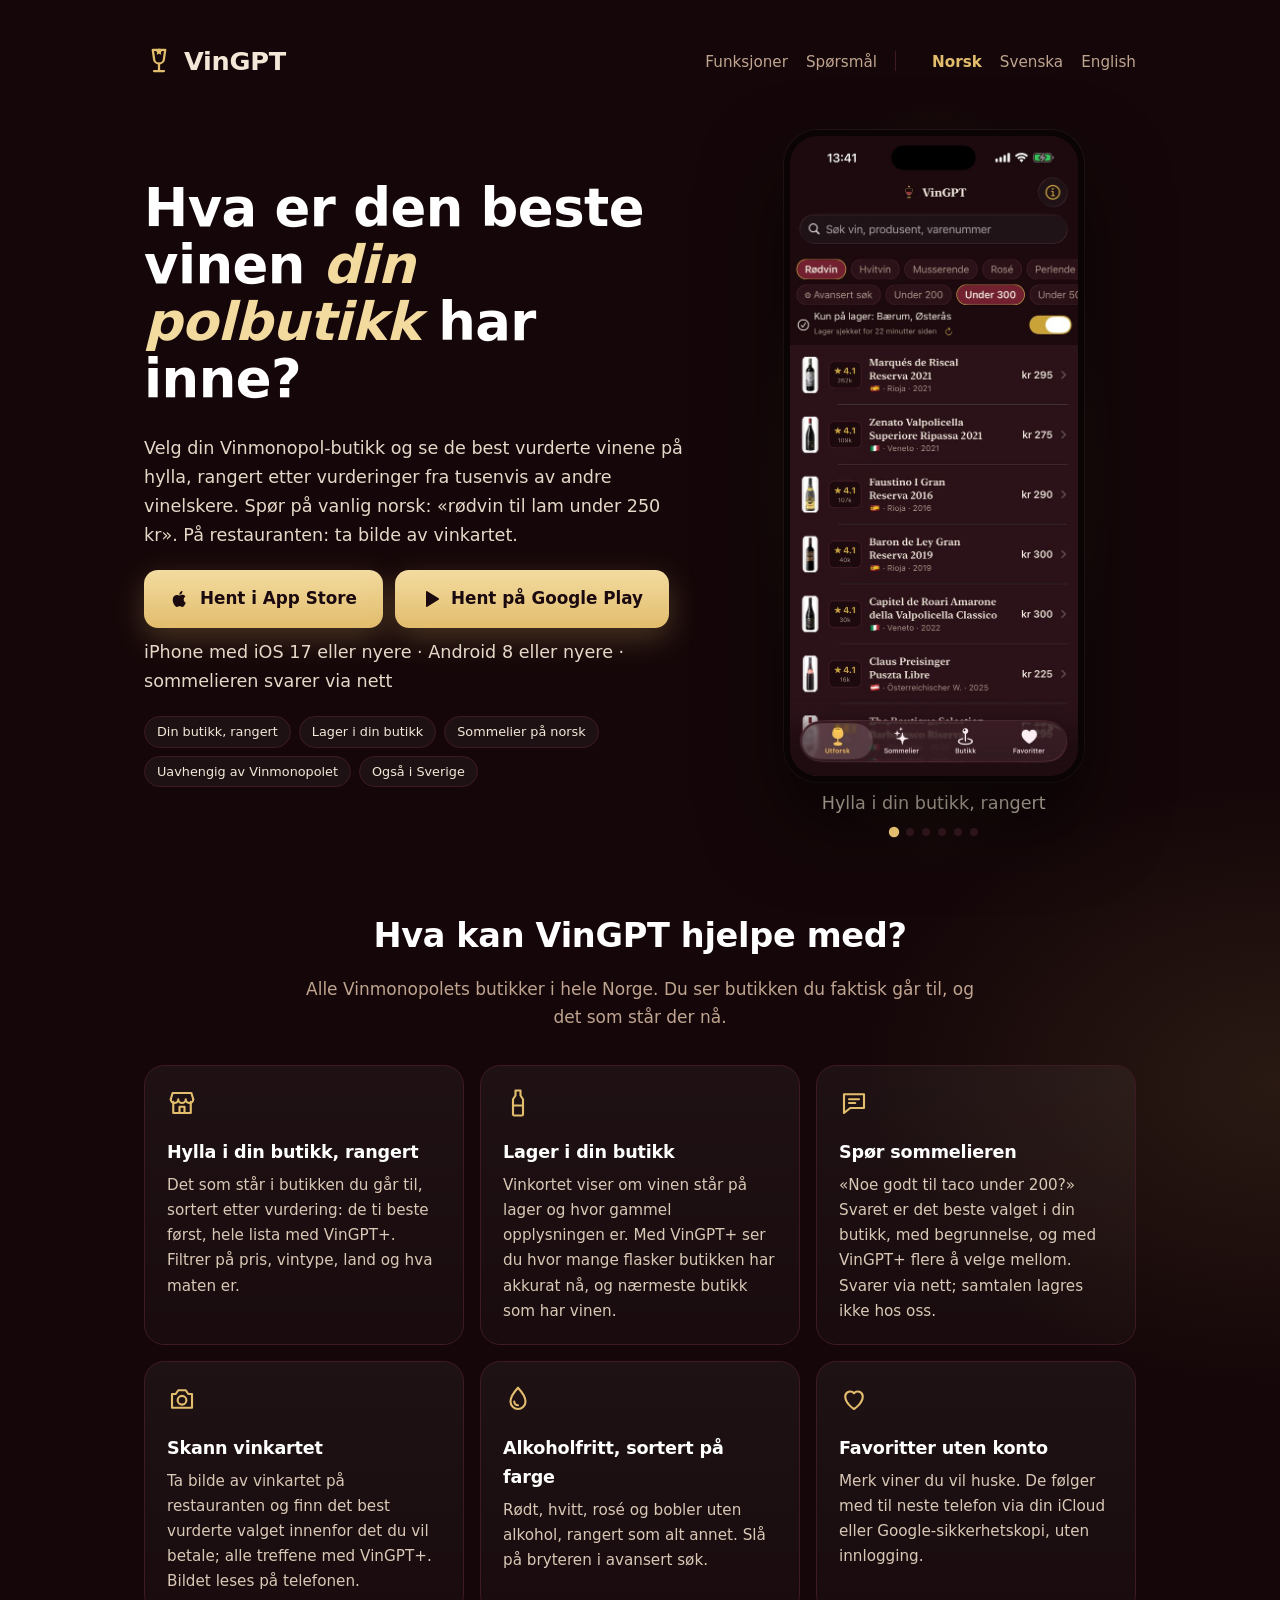
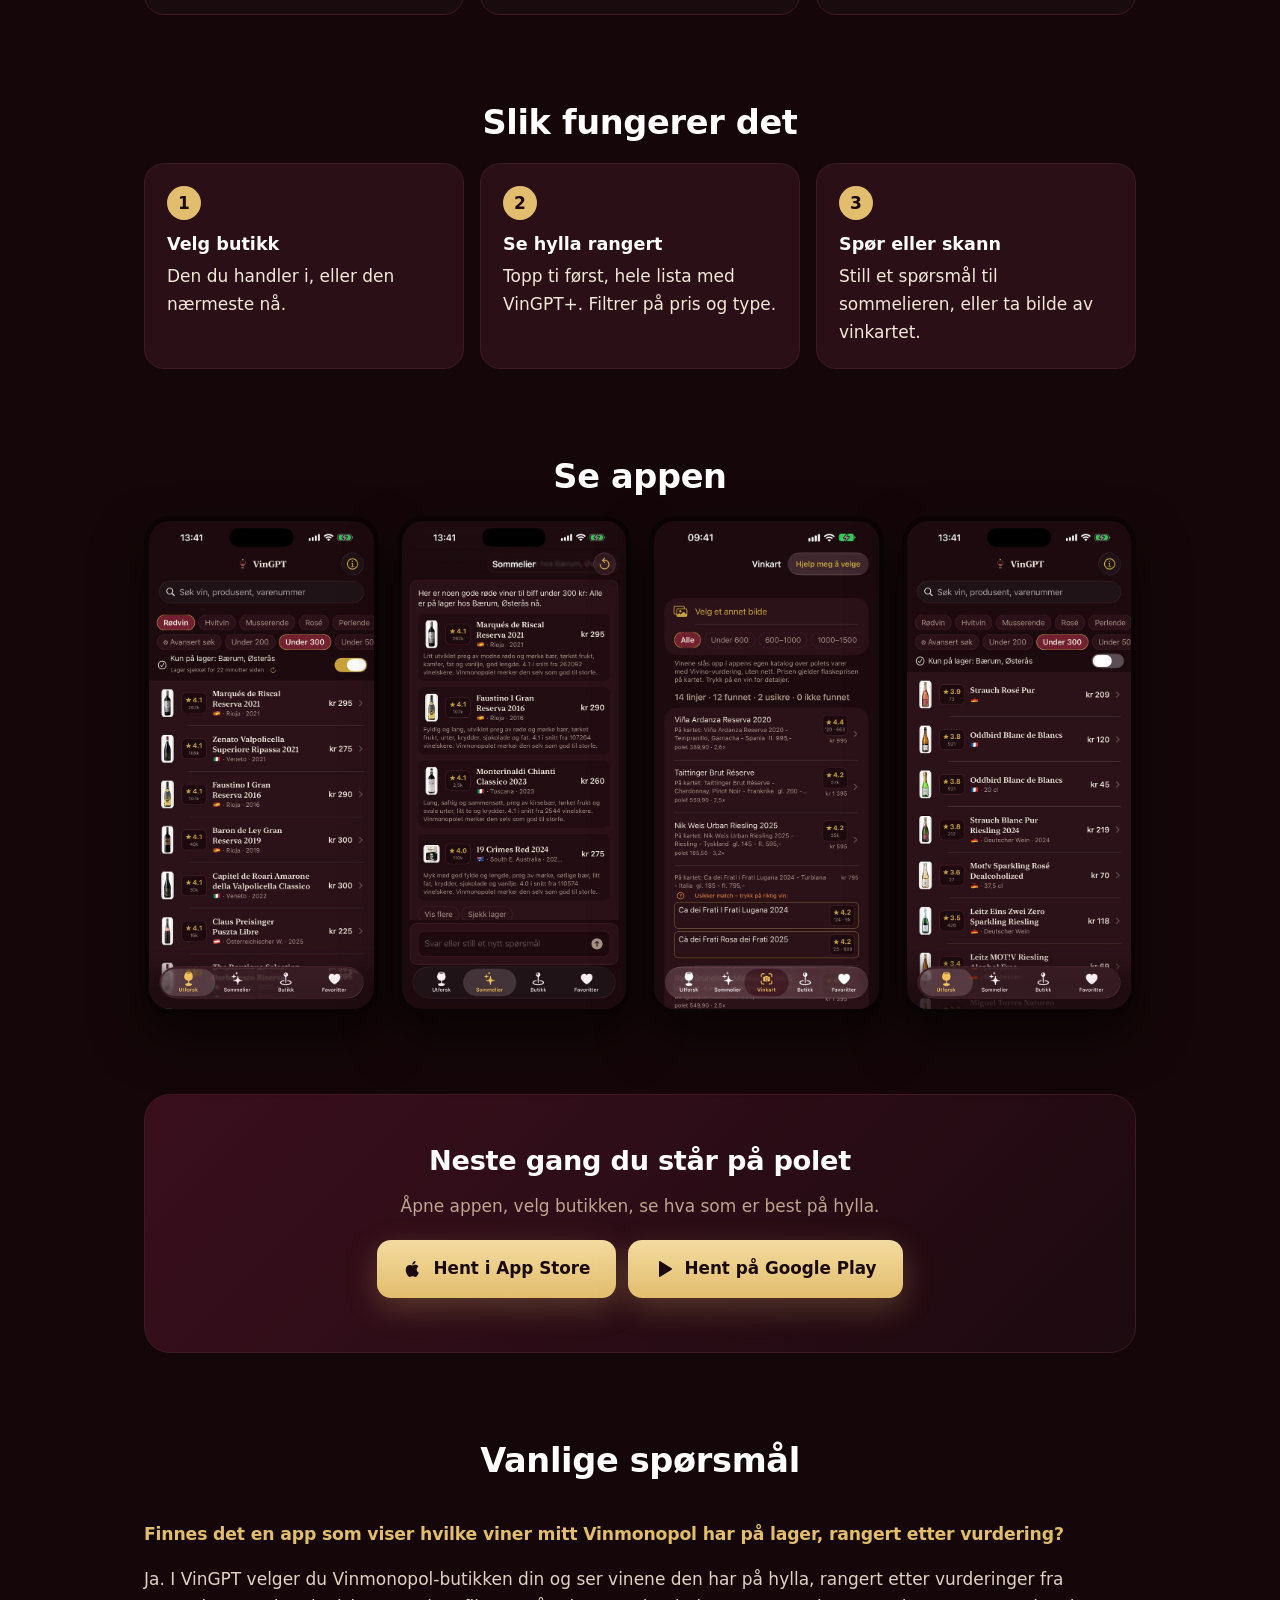
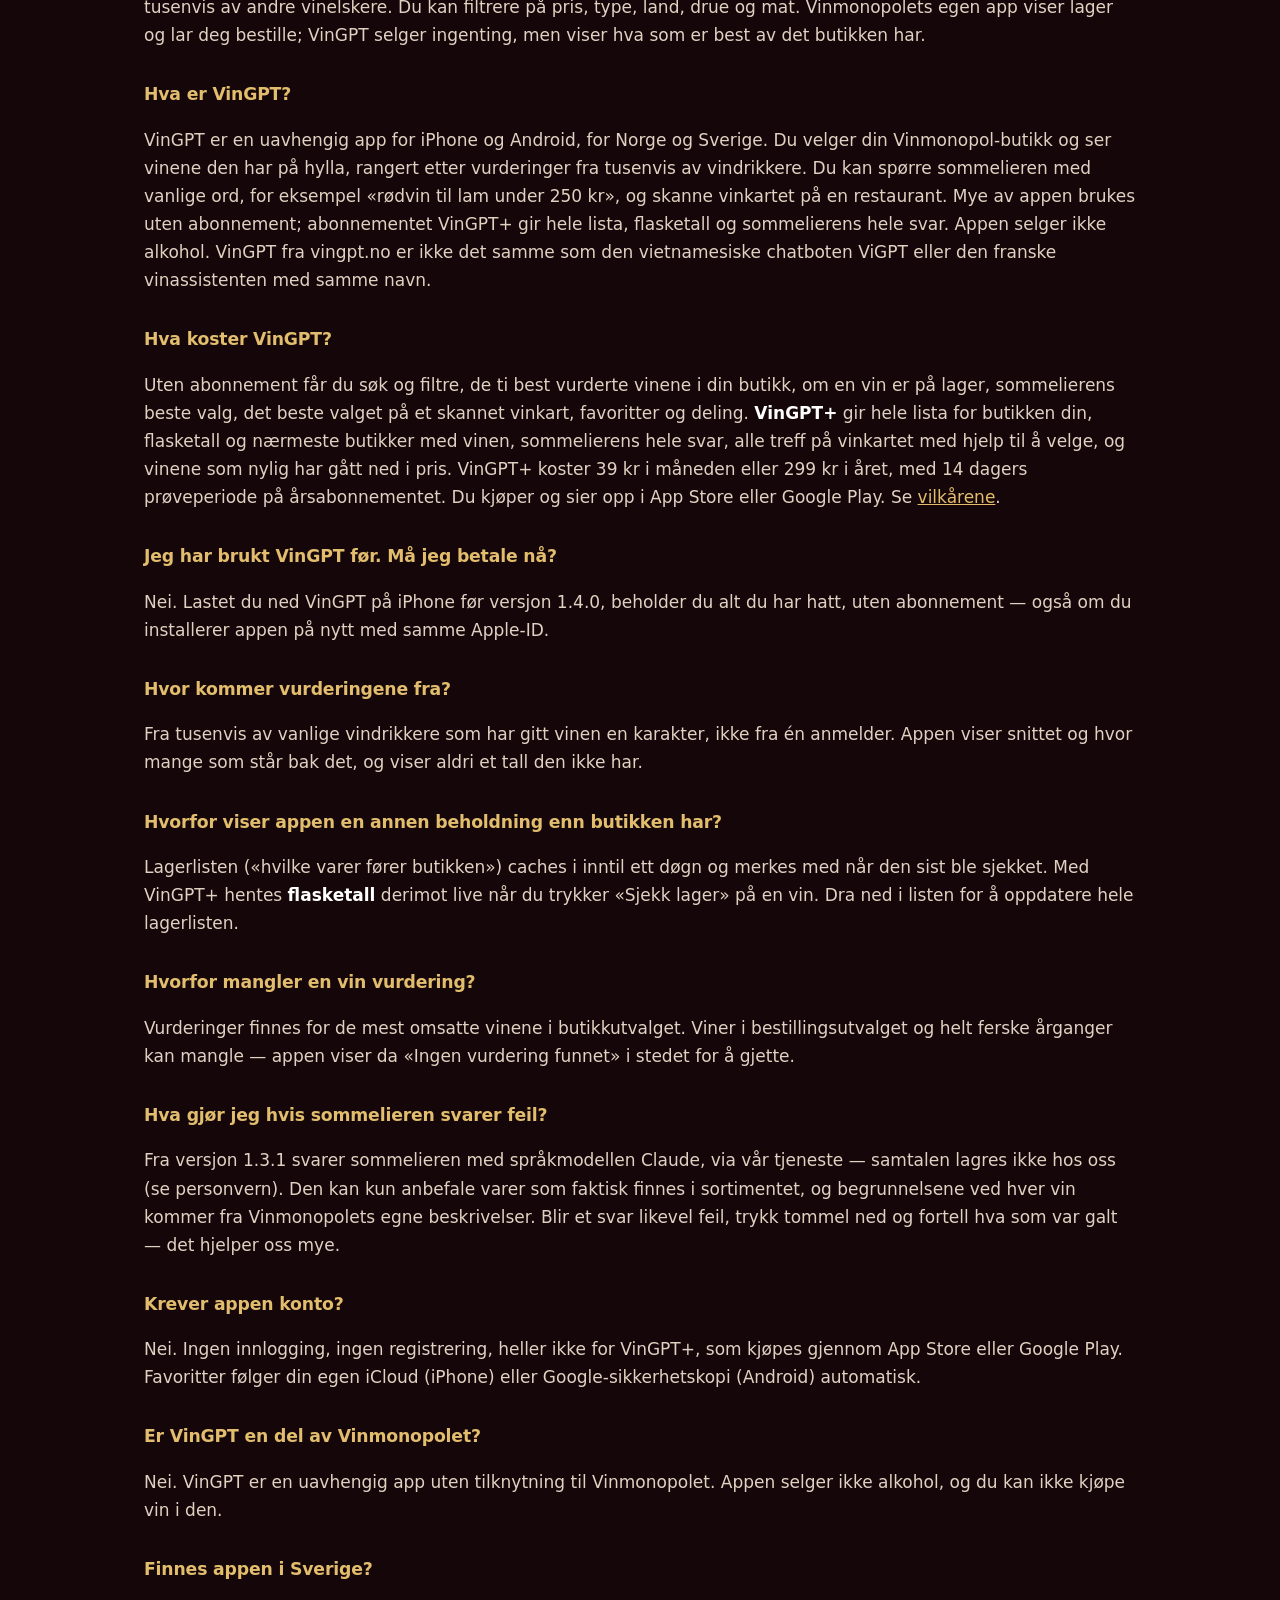
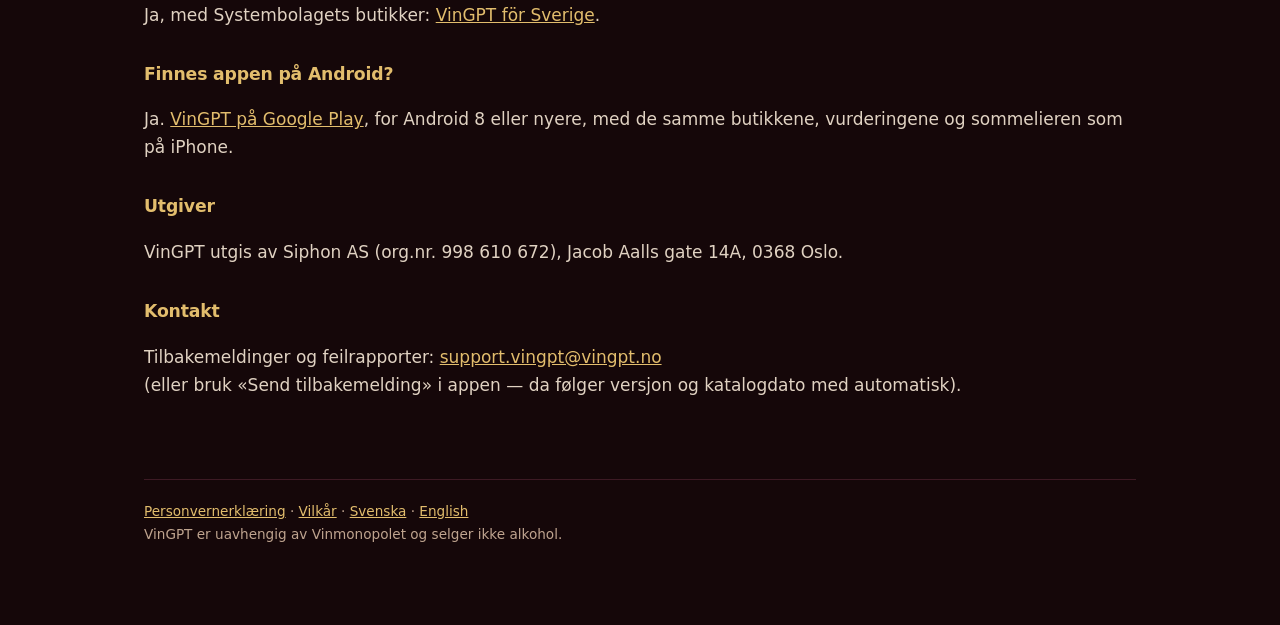
==== commit 9caf6743: "Samme som main + favorittkortet med Google-sikkerhetskopi på norsk og engelsk (til Android-lansering" ====
--- a/index.html
+++ b/index.html
@@ -4,7 +4,7 @@
 <meta charset="utf-8">
 <meta name="viewport" content="width=device-width, initial-scale=1">
 <title>VinGPT – vinapp som rangerer vinene på Vinmonopolet</title>
-<meta name="description" content="Søk i Vinmonopolets varer og se hva din butikk har på lager, rangert etter vurdering. Spør sommelieren. iPhone-app.">
+<meta name="description" content="Søk i Vinmonopolets varer og se hva din butikk har på lager, rangert etter vurdering. Spør sommelieren. iPhone og Android.">
 <link rel="canonical" href="https://vingpt.no/">
 <meta name="msvalidate.01" content="C880A6B9B083777A271F7337E14B123C">
 <link rel="alternate" hreflang="nb" href="https://vingpt.no/">
@@ -29,8 +29,8 @@
 <script src="/besok.js" defer></script>
 <script type="application/ld+json">{"@context": "https://schema.org", "@type": "Organization", "@id": "https://vingpt.no/#utgiver", "name": "Siphon AS", "url": "https://vingpt.no/", "logo": "https://vingpt.no/ikon-512.png", "email": "support.vingpt@vingpt.no", "address": {"@type": "PostalAddress", "streetAddress": "Jacob Aalls gate 14A", "postalCode": "0368", "addressLocality": "Oslo", "addressCountry": "NO"}, "sameAs": ["https://virksomhet.brreg.no/nb/oppslag/enheter/998610672"]}</script>
 <script type="application/ld+json">{"@context": "https://schema.org", "@type": "WebSite", "@id": "https://vingpt.no/#nettsted", "name": "VinGPT", "url": "https://vingpt.no/", "inLanguage": ["nb", "sv", "en"], "publisher": {"@id": "https://vingpt.no/#utgiver"}}</script>
-<script type="application/ld+json">{"@context": "https://schema.org", "@type": "MobileApplication", "@id": "https://vingpt.no/#app", "name": "VinGPT", "alternateName": "VinGPT: vin på lager nær deg", "operatingSystem": "iOS 17", "applicationCategory": "LifestyleApplication", "inLanguage": "nb", "url": "https://vingpt.no/", "installUrl": "https://apps.apple.com/no/app/id6796675360?pt=129246957&ct=nettside&mt=8", "description": "Søk i Vinmonopolets varer og se hva din butikk har på lager, rangert etter vurdering. Spør sommelieren. iPhone-app.", "countriesSupported": "NO", "image": "https://vingpt.no/godvin/kort.jpg", "publisher": {"@id": "https://vingpt.no/#utgiver"}, "sameAs": ["https://apps.apple.com/no/app/id6796675360"], "offers": [{"@type": "Offer", "price": "0", "priceCurrency": "NOK"}, {"@type": "Offer", "name": "VinGPT+ måned", "price": "39", "priceCurrency": "NOK"}, {"@type": "Offer", "name": "VinGPT+ år", "price": "299", "priceCurrency": "NOK"}]}</script>
-<script type="application/ld+json">{"@context": "https://schema.org", "@type": "FAQPage", "inLanguage": "nb", "mainEntity": [{"@type": "Question", "name": "Finnes det en app som viser hvilke viner mitt Vinmonopol har på lager, rangert etter vurdering?", "acceptedAnswer": {"@type": "Answer", "text": "Ja. I VinGPT velger du Vinmonopol-butikken din og ser vinene den har på hylla, rangert etter vurderinger fra tusenvis av andre vinelskere. Du kan filtrere på pris, type, land, drue og mat. Vinmonopolets egen app viser lager og lar deg bestille; VinGPT selger ingenting, men viser hva som er best av det butikken har."}}, {"@type": "Question", "name": "Hva er VinGPT?", "acceptedAnswer": {"@type": "Answer", "text": "VinGPT er en uavhengig iPhone-app for Norge og Sverige. Du velger din Vinmonopol-butikk og ser vinene den har på hylla, rangert etter vurderinger fra tusenvis av vindrikkere. Du kan spørre sommelieren med vanlige ord, for eksempel «rødvin til lam under 250 kr», og skanne vinkartet på en restaurant. Mye av appen brukes uten abonnement; abonnementet VinGPT+ gir hele lista, flasketall og sommelierens hele svar. Appen selger ikke alkohol. VinGPT fra vingpt.no er ikke det samme som den vietnamesiske chatboten ViGPT eller den franske vinassistenten med samme navn."}}, {"@type": "Question", "name": "Hva koster VinGPT?", "acceptedAnswer": {"@type": "Answer", "text": "Uten abonnement får du søk og filtre, de ti best vurderte vinene i din butikk, om en vin er på lager, sommelierens beste valg, det beste valget på et skannet vinkart, favoritter og deling. VinGPT+ gir hele lista for butikken din, flasketall og nærmeste butikker med vinen, sommelierens hele svar, alle treff på vinkartet med hjelp til å velge, og vinene som nylig har gått ned i pris. VinGPT+ koster 39 kr i måneden eller 299 kr i året, med 14 dagers prøveperiode på årsabonnementet. Du kjøper og sier opp i App Store. Se vilkårene."}}, {"@type": "Question", "name": "Jeg har brukt VinGPT før. Må jeg betale nå?", "acceptedAnswer": {"@type": "Answer", "text": "Nei. Lastet du ned VinGPT på iPhone før versjon 1.4.0, beholder du alt du har hatt, uten abonnement — også om du installerer appen på nytt med samme Apple-ID."}}, {"@type": "Question", "name": "Hvor kommer vurderingene fra?", "acceptedAnswer": {"@type": "Answer", "text": "Fra tusenvis av vanlige vindrikkere som har gitt vinen en karakter, ikke fra én anmelder. Appen viser snittet og hvor mange som står bak det, og viser aldri et tall den ikke har."}}, {"@type": "Question", "name": "Hvorfor viser appen en annen beholdning enn butikken har?", "acceptedAnswer": {"@type": "Answer", "text": "Lagerlisten («hvilke varer fører butikken») caches i inntil ett døgn og merkes med når den sist ble sjekket. Med VinGPT+ hentes flasketall derimot live når du trykker «Sjekk lager» på en vin. Dra ned i listen for å oppdatere hele lagerlisten."}}, {"@type": "Question", "name": "Hvorfor mangler en vin vurdering?", "acceptedAnswer": {"@type": "Answer", "text": "Vurderinger finnes for de mest omsatte vinene i butikkutvalget. Viner i bestillingsutvalget og helt ferske årganger kan mangle — appen viser da «Ingen vurdering funnet» i stedet for å gjette."}}, {"@type": "Question", "name": "Hva gjør jeg hvis sommelieren svarer feil?", "acceptedAnswer": {"@type": "Answer", "text": "Fra versjon 1.3.1 svarer sommelieren med språkmodellen Claude, via vår tjeneste — samtalen lagres ikke hos oss (se personvern). Den kan kun anbefale varer som faktisk finnes i sortimentet, og begrunnelsene ved hver vin kommer fra Vinmonopolets egne beskrivelser. Blir et svar likevel feil, trykk tommel ned og fortell hva som var galt — det hjelper oss mye."}}, {"@type": "Question", "name": "Krever appen konto?", "acceptedAnswer": {"@type": "Answer", "text": "Nei. Ingen innlogging, ingen registrering, heller ikke for VinGPT+, som kjøpes gjennom App Store. Favoritter følger din egen iCloud automatisk."}}, {"@type": "Question", "name": "Er VinGPT en del av Vinmonopolet?", "acceptedAnswer": {"@type": "Answer", "text": "Nei. VinGPT er en uavhengig app uten tilknytning til Vinmonopolet. Appen selger ikke alkohol, og du kan ikke kjøpe vin i den."}}, {"@type": "Question", "name": "Finnes appen i Sverige?", "acceptedAnswer": {"@type": "Answer", "text": "Ja, med Systembolagets butikker: VinGPT för Sverige."}}, {"@type": "Question", "name": "Finnes appen på Android?", "acceptedAnswer": {"@type": "Answer", "text": "Ikke ennå, bare iPhone. Vil du ha den på Android? Si ifra på e-post, så gir vi beskjed hvis den kommer. Det hjelper oss også å se om det er verdt å lage."}}]}</script>
+<script type="application/ld+json">{"@context": "https://schema.org", "@type": "MobileApplication", "@id": "https://vingpt.no/#app", "name": "VinGPT", "alternateName": "VinGPT: vin på lager nær deg", "operatingSystem": "iOS 17, Android 8", "applicationCategory": "LifestyleApplication", "inLanguage": "nb", "url": "https://vingpt.no/", "installUrl": "https://apps.apple.com/no/app/id6796675360?pt=129246957&ct=nettside&mt=8", "description": "Søk i Vinmonopolets varer og se hva din butikk har på lager, rangert etter vurdering. Spør sommelieren. iPhone og Android.", "countriesSupported": "NO", "image": "https://vingpt.no/godvin/kort.jpg", "publisher": {"@id": "https://vingpt.no/#utgiver"}, "sameAs": ["https://apps.apple.com/no/app/id6796675360", "https://play.google.com/store/apps/details?id=no.vingpt.app"], "offers": [{"@type": "Offer", "price": "0", "priceCurrency": "NOK"}, {"@type": "Offer", "name": "VinGPT+ måned", "price": "39", "priceCurrency": "NOK"}, {"@type": "Offer", "name": "VinGPT+ år", "price": "299", "priceCurrency": "NOK"}]}</script>
+<script type="application/ld+json">{"@context": "https://schema.org", "@type": "FAQPage", "inLanguage": "nb", "mainEntity": [{"@type": "Question", "name": "Finnes det en app som viser hvilke viner mitt Vinmonopol har på lager, rangert etter vurdering?", "acceptedAnswer": {"@type": "Answer", "text": "Ja. I VinGPT velger du Vinmonopol-butikken din og ser vinene den har på hylla, rangert etter vurderinger fra tusenvis av andre vinelskere. Du kan filtrere på pris, type, land, drue og mat. Vinmonopolets egen app viser lager og lar deg bestille; VinGPT selger ingenting, men viser hva som er best av det butikken har."}}, {"@type": "Question", "name": "Hva er VinGPT?", "acceptedAnswer": {"@type": "Answer", "text": "VinGPT er en uavhengig app for iPhone og Android, for Norge og Sverige. Du velger din Vinmonopol-butikk og ser vinene den har på hylla, rangert etter vurderinger fra tusenvis av vindrikkere. Du kan spørre sommelieren med vanlige ord, for eksempel «rødvin til lam under 250 kr», og skanne vinkartet på en restaurant. Mye av appen brukes uten abonnement; abonnementet VinGPT+ gir hele lista, flasketall og sommelierens hele svar. Appen selger ikke alkohol. VinGPT fra vingpt.no er ikke det samme som den vietnamesiske chatboten ViGPT eller den franske vinassistenten med samme navn."}}, {"@type": "Question", "name": "Hva koster VinGPT?", "acceptedAnswer": {"@type": "Answer", "text": "Uten abonnement får du søk og filtre, de ti best vurderte vinene i din butikk, om en vin er på lager, sommelierens beste valg, det beste valget på et skannet vinkart, favoritter og deling. VinGPT+ gir hele lista for butikken din, flasketall og nærmeste butikker med vinen, sommelierens hele svar, alle treff på vinkartet med hjelp til å velge, og vinene som nylig har gått ned i pris. VinGPT+ koster 39 kr i måneden eller 299 kr i året, med 14 dagers prøveperiode på årsabonnementet. Du kjøper og sier opp i App Store eller Google Play. Se vilkårene."}}, {"@type": "Question", "name": "Jeg har brukt VinGPT før. Må jeg betale nå?", "acceptedAnswer": {"@type": "Answer", "text": "Nei. Lastet du ned VinGPT på iPhone før versjon 1.4.0, beholder du alt du har hatt, uten abonnement — også om du installerer appen på nytt med samme Apple-ID."}}, {"@type": "Question", "name": "Hvor kommer vurderingene fra?", "acceptedAnswer": {"@type": "Answer", "text": "Fra tusenvis av vanlige vindrikkere som har gitt vinen en karakter, ikke fra én anmelder. Appen viser snittet og hvor mange som står bak det, og viser aldri et tall den ikke har."}}, {"@type": "Question", "name": "Hvorfor viser appen en annen beholdning enn butikken har?", "acceptedAnswer": {"@type": "Answer", "text": "Lagerlisten («hvilke varer fører butikken») caches i inntil ett døgn og merkes med når den sist ble sjekket. Med VinGPT+ hentes flasketall derimot live når du trykker «Sjekk lager» på en vin. Dra ned i listen for å oppdatere hele lagerlisten."}}, {"@type": "Question", "name": "Hvorfor mangler en vin vurdering?", "acceptedAnswer": {"@type": "Answer", "text": "Vurderinger finnes for de mest omsatte vinene i butikkutvalget. Viner i bestillingsutvalget og helt ferske årganger kan mangle — appen viser da «Ingen vurdering funnet» i stedet for å gjette."}}, {"@type": "Question", "name": "Hva gjør jeg hvis sommelieren svarer feil?", "acceptedAnswer": {"@type": "Answer", "text": "Fra versjon 1.3.1 svarer sommelieren med språkmodellen Claude, via vår tjeneste — samtalen lagres ikke hos oss (se personvern). Den kan kun anbefale varer som faktisk finnes i sortimentet, og begrunnelsene ved hver vin kommer fra Vinmonopolets egne beskrivelser. Blir et svar likevel feil, trykk tommel ned og fortell hva som var galt — det hjelper oss mye."}}, {"@type": "Question", "name": "Krever appen konto?", "acceptedAnswer": {"@type": "Answer", "text": "Nei. Ingen innlogging, ingen registrering, heller ikke for VinGPT+, som kjøpes gjennom App Store eller Google Play. Favoritter følger din egen iCloud (iPhone) eller Google-sikkerhetskopi (Android) automatisk."}}, {"@type": "Question", "name": "Er VinGPT en del av Vinmonopolet?", "acceptedAnswer": {"@type": "Answer", "text": "Nei. VinGPT er en uavhengig app uten tilknytning til Vinmonopolet. Appen selger ikke alkohol, og du kan ikke kjøpe vin i den."}}, {"@type": "Question", "name": "Finnes appen i Sverige?", "acceptedAnswer": {"@type": "Answer", "text": "Ja, med Systembolagets butikker: VinGPT för Sverige."}}, {"@type": "Question", "name": "Finnes appen på Android?", "acceptedAnswer": {"@type": "Answer", "text": "Ja. VinGPT på Google Play, for Android 8 eller nyere, med de samme butikkene, vurderingene og sommelieren som på iPhone."}}]}</script>
 </head>
 <body>
 <main>
@@ -44,8 +44,8 @@
 <div>
 <h1 class="lofte">Hva er den beste vinen <em>din polbutikk</em> har inne?</h1>
 <p>Velg din Vinmonopol-butikk og se de best vurderte vinene på hylla, rangert etter vurderinger fra tusenvis av andre vinelskere. Spør på vanlig norsk: «rødvin til lam under 250 kr». På restauranten: ta bilde av vinkartet.</p>
-<div class="knapper"><a class="appstore" href="https://apps.apple.com/no/app/id6796675360?pt=129246957&amp;ct=nettside&amp;mt=8"><svg viewBox="0 0 24 24" fill="currentColor"><path d="M16.4 12.6c0-2.4 2-3.6 2.1-3.7-1.1-1.7-2.9-1.9-3.5-1.9-1.5-.2-2.9.9-3.7.9-.8 0-1.9-.9-3.2-.8-1.6 0-3.1 1-4 2.4-1.7 3-.4 7.3 1.2 9.7.8 1.2 1.8 2.5 3 2.4 1.2 0 1.7-.8 3.2-.8s1.9.8 3.2.8 2.1-1.2 2.9-2.4c.9-1.4 1.3-2.7 1.3-2.8 0 0-2.5-1-2.5-3.8zM14 5.4c.7-.8 1.1-1.9 1-3-1 0-2.1.7-2.8 1.5-.6.7-1.2 1.8-1 2.9 1.1.1 2.2-.6 2.8-1.4z"/></svg>Hent i App Store</a></div>
-<p class="krav">iPhone med iOS 17 eller nyere · sommelieren svarer via nett, og med appens egne regler uten · <a href="mailto:support.vingpt@vingpt.no?subject=VinGPT%20p%C3%A5%20Android&amp;body=Si%20ifra%20hvis%20VinGPT%20kommer%20p%C3%A5%20Android.">Android? Si ifra</a></p>
+<div class="knapper"><a class="appstore" href="https://apps.apple.com/no/app/id6796675360?pt=129246957&amp;ct=nettside&amp;mt=8"><svg viewBox="0 0 24 24" fill="currentColor"><path d="M16.4 12.6c0-2.4 2-3.6 2.1-3.7-1.1-1.7-2.9-1.9-3.5-1.9-1.5-.2-2.9.9-3.7.9-.8 0-1.9-.9-3.2-.8-1.6 0-3.1 1-4 2.4-1.7 3-.4 7.3 1.2 9.7.8 1.2 1.8 2.5 3 2.4 1.2 0 1.7-.8 3.2-.8s1.9.8 3.2.8 2.1-1.2 2.9-2.4c.9-1.4 1.3-2.7 1.3-2.8 0 0-2.5-1-2.5-3.8zM14 5.4c.7-.8 1.1-1.9 1-3-1 0-2.1.7-2.8 1.5-.6.7-1.2 1.8-1 2.9 1.1.1 2.2-.6 2.8-1.4z"/></svg>Hent i App Store</a><a class="appstore play" href="https://play.google.com/store/apps/details?id=no.vingpt.app&amp;referrer=utm_source%3Dnettside"><svg viewBox="0 0 24 24" fill="currentColor" aria-hidden="true"><path d="M6 3.6v16.8a1 1 0 0 0 1.5.86l13.6-8.4a1 1 0 0 0 0-1.72L7.5 2.74A1 1 0 0 0 6 3.6z"/></svg>Hent på Google Play</a></div>
+<p class="krav">iPhone med iOS 17 eller nyere · Android 8 eller nyere · sommelieren svarer via nett</p>
 <ul class="merker"><li>Din butikk, rangert</li><li>Lager i din butikk</li><li>Sommelier på norsk</li><li>Uavhengig av Vinmonopolet</li><li>Også i Sverige</li></ul>
 </div>
 <div class="telefon"><div class="skjermer"><img src="bilder/no/1-utforsk.jpg" width="600" height="1303" alt="Hovedskjermen: rødviner under 300 kr på hylla i din butikk, rangert etter vurdering" data-tekst="Hylla i din butikk, rangert" class="aktiv"><img src="bilder/no/4-sommelier.jpg" width="600" height="1303" alt="Sommelieren svarer med viner som står i din butikk" data-tekst="Spør sommelieren om maten" loading="lazy"><img src="bilder/no/3-vinkart.jpg" width="600" height="1303" alt="Vinkartet fotografert og rangert" data-tekst="Skann vinkartet på restauranten" loading="lazy"><img src="bilder/no/2-vinkort.jpg" width="600" height="1303" alt="Vinkortet med vurdering, pris og flasker på lager" data-tekst="Vurdering, pris og lager per flaske" loading="lazy"><img src="bilder/no/5-alkoholfritt.jpg" width="600" height="1303" alt="Alkoholfrie viner rangert" data-tekst="Alkoholfritt, sortert på farge" loading="lazy"><img src="bilder/no/6-butikk.jpg" width="600" height="1303" alt="Butikkvelgeren" data-tekst="Velg butikken din" loading="lazy"></div><p class="bildetekst" aria-live="polite">Hylla i din butikk, rangert</p><div class="prikker"><button type="button" data-i="0" aria-label="Hylla i din butikk, rangert" class="aktiv"></button><button type="button" data-i="1" aria-label="Spør sommelieren om maten"></button><button type="button" data-i="2" aria-label="Skann vinkartet på restauranten"></button><button type="button" data-i="3" aria-label="Vurdering, pris og lager per flaske"></button><button type="button" data-i="4" aria-label="Alkoholfritt, sortert på farge"></button><button type="button" data-i="5" aria-label="Velg butikken din"></button></div></div>
@@ -55,7 +55,7 @@
 <h2 class="seksjon">Hva kan VinGPT hjelpe med?</h2>
 <p class="ingress">Alle Vinmonopolets butikker i hele Norge. Du ser butikken du faktisk går til, og det som står der nå.</p>
 <div class="kort">
-<div><svg viewBox="0 0 24 24" fill="none" stroke="currentColor" stroke-width="1.7" stroke-linecap="round" stroke-linejoin="round"><path d="M3 9l1.5-5h15L21 9"/><path d="M3 9a3 3 0 0 0 6 0 3 3 0 0 0 6 0 3 3 0 0 0 6 0"/><path d="M5 11v9h14v-9"/><path d="M10 20v-5h4v5"/></svg><h3>Hylla i din butikk, rangert</h3><p>Det som står i butikken du går til, sortert etter vurdering: de ti beste først, hele lista med VinGPT+. Filtrer på pris, vintype, land og hva maten er.</p></div><div><svg viewBox="0 0 24 24" fill="none" stroke="currentColor" stroke-width="1.7" stroke-linecap="round" stroke-linejoin="round"><path d="M10 2h4v4l2 3v12a1 1 0 0 1-1 1H9a1 1 0 0 1-1-1V9l2-3z"/><path d="M8 14h8"/></svg><h3>Lager i din butikk</h3><p>Vinkortet viser om vinen står på lager og hvor gammel opplysningen er. Med VinGPT+ ser du hvor mange flasker butikken har akkurat nå, og nærmeste butikk som har vinen.</p></div><div><svg viewBox="0 0 24 24" fill="none" stroke="currentColor" stroke-width="1.7" stroke-linecap="round" stroke-linejoin="round"><path d="M4 5h16v11H9l-5 4z"/><path d="M8 9h8M8 12h5"/></svg><h3>Spør sommelieren</h3><p>«Noe godt til taco under 200?» Svaret er det beste valget i din butikk, med begrunnelse, og med VinGPT+ flere å velge mellom. Svarer via nett; samtalen lagres ikke hos oss.</p></div><div><svg viewBox="0 0 24 24" fill="none" stroke="currentColor" stroke-width="1.7" stroke-linecap="round" stroke-linejoin="round"><path d="M4 8h3l2-3h6l2 3h3v11H4z"/><circle cx="12" cy="13" r="3.5"/></svg><h3>Skann vinkartet</h3><p>Ta bilde av vinkartet på restauranten og finn det best vurderte valget innenfor det du vil betale; alle treffene med VinGPT+. Bildet leses på telefonen.</p></div><div><svg viewBox="0 0 24 24" fill="none" stroke="currentColor" stroke-width="1.7" stroke-linecap="round" stroke-linejoin="round"><path d="M12 3s6 6.5 6 11a6 6 0 0 1-12 0c0-4.5 6-11 6-11z"/><path d="M9 14a3 3 0 0 0 3 3"/></svg><h3>Alkoholfritt, sortert på farge</h3><p>Rødt, hvitt, rosé og bobler uten alkohol, rangert som alt annet. Slå på bryteren i avansert søk.</p></div><div><svg viewBox="0 0 24 24" fill="none" stroke="currentColor" stroke-width="1.7" stroke-linecap="round" stroke-linejoin="round"><path d="M12 20s-7-4.4-7-10a4 4 0 0 1 7-2.6A4 4 0 0 1 19 10c0 5.6-7 10-7 10z"/></svg><h3>Favoritter uten konto</h3><p>Merk viner du vil huske. De følger din egen iCloud til neste telefon, uten innlogging.</p></div>
+<div><svg viewBox="0 0 24 24" fill="none" stroke="currentColor" stroke-width="1.7" stroke-linecap="round" stroke-linejoin="round"><path d="M3 9l1.5-5h15L21 9"/><path d="M3 9a3 3 0 0 0 6 0 3 3 0 0 0 6 0 3 3 0 0 0 6 0"/><path d="M5 11v9h14v-9"/><path d="M10 20v-5h4v5"/></svg><h3>Hylla i din butikk, rangert</h3><p>Det som står i butikken du går til, sortert etter vurdering: de ti beste først, hele lista med VinGPT+. Filtrer på pris, vintype, land og hva maten er.</p></div><div><svg viewBox="0 0 24 24" fill="none" stroke="currentColor" stroke-width="1.7" stroke-linecap="round" stroke-linejoin="round"><path d="M10 2h4v4l2 3v12a1 1 0 0 1-1 1H9a1 1 0 0 1-1-1V9l2-3z"/><path d="M8 14h8"/></svg><h3>Lager i din butikk</h3><p>Vinkortet viser om vinen står på lager og hvor gammel opplysningen er. Med VinGPT+ ser du hvor mange flasker butikken har akkurat nå, og nærmeste butikk som har vinen.</p></div><div><svg viewBox="0 0 24 24" fill="none" stroke="currentColor" stroke-width="1.7" stroke-linecap="round" stroke-linejoin="round"><path d="M4 5h16v11H9l-5 4z"/><path d="M8 9h8M8 12h5"/></svg><h3>Spør sommelieren</h3><p>«Noe godt til taco under 200?» Svaret er det beste valget i din butikk, med begrunnelse, og med VinGPT+ flere å velge mellom. Svarer via nett; samtalen lagres ikke hos oss.</p></div><div><svg viewBox="0 0 24 24" fill="none" stroke="currentColor" stroke-width="1.7" stroke-linecap="round" stroke-linejoin="round"><path d="M4 8h3l2-3h6l2 3h3v11H4z"/><circle cx="12" cy="13" r="3.5"/></svg><h3>Skann vinkartet</h3><p>Ta bilde av vinkartet på restauranten og finn det best vurderte valget innenfor det du vil betale; alle treffene med VinGPT+. Bildet leses på telefonen.</p></div><div><svg viewBox="0 0 24 24" fill="none" stroke="currentColor" stroke-width="1.7" stroke-linecap="round" stroke-linejoin="round"><path d="M12 3s6 6.5 6 11a6 6 0 0 1-12 0c0-4.5 6-11 6-11z"/><path d="M9 14a3 3 0 0 0 3 3"/></svg><h3>Alkoholfritt, sortert på farge</h3><p>Rødt, hvitt, rosé og bobler uten alkohol, rangert som alt annet. Slå på bryteren i avansert søk.</p></div><div><svg viewBox="0 0 24 24" fill="none" stroke="currentColor" stroke-width="1.7" stroke-linecap="round" stroke-linejoin="round"><path d="M12 20s-7-4.4-7-10a4 4 0 0 1 7-2.6A4 4 0 0 1 19 10c0 5.6-7 10-7 10z"/></svg><h3>Favoritter uten konto</h3><p>Merk viner du vil huske. De følger med til neste telefon via din iCloud eller Google-sikkerhetskopi, uten innlogging.</p></div>
 </div>
 </section>
 
@@ -79,7 +79,7 @@
 <section class="band">
 <p class="lofte">Neste gang du står på polet</p>
 <p>Åpne appen, velg butikken, se hva som er best på hylla.</p>
-<div class="knapper"><a class="appstore" href="https://apps.apple.com/no/app/id6796675360?pt=129246957&amp;ct=nettside&amp;mt=8"><svg viewBox="0 0 24 24" fill="currentColor"><path d="M16.4 12.6c0-2.4 2-3.6 2.1-3.7-1.1-1.7-2.9-1.9-3.5-1.9-1.5-.2-2.9.9-3.7.9-.8 0-1.9-.9-3.2-.8-1.6 0-3.1 1-4 2.4-1.7 3-.4 7.3 1.2 9.7.8 1.2 1.8 2.5 3 2.4 1.2 0 1.7-.8 3.2-.8s1.9.8 3.2.8 2.1-1.2 2.9-2.4c.9-1.4 1.3-2.7 1.3-2.8 0 0-2.5-1-2.5-3.8zM14 5.4c.7-.8 1.1-1.9 1-3-1 0-2.1.7-2.8 1.5-.6.7-1.2 1.8-1 2.9 1.1.1 2.2-.6 2.8-1.4z"/></svg>Hent i App Store</a></div>
+<div class="knapper"><a class="appstore" href="https://apps.apple.com/no/app/id6796675360?pt=129246957&amp;ct=nettside&amp;mt=8"><svg viewBox="0 0 24 24" fill="currentColor"><path d="M16.4 12.6c0-2.4 2-3.6 2.1-3.7-1.1-1.7-2.9-1.9-3.5-1.9-1.5-.2-2.9.9-3.7.9-.8 0-1.9-.9-3.2-.8-1.6 0-3.1 1-4 2.4-1.7 3-.4 7.3 1.2 9.7.8 1.2 1.8 2.5 3 2.4 1.2 0 1.7-.8 3.2-.8s1.9.8 3.2.8 2.1-1.2 2.9-2.4c.9-1.4 1.3-2.7 1.3-2.8 0 0-2.5-1-2.5-3.8zM14 5.4c.7-.8 1.1-1.9 1-3-1 0-2.1.7-2.8 1.5-.6.7-1.2 1.8-1 2.9 1.1.1 2.2-.6 2.8-1.4z"/></svg>Hent i App Store</a><a class="appstore play" href="https://play.google.com/store/apps/details?id=no.vingpt.app&amp;referrer=utm_source%3Dnettside"><svg viewBox="0 0 24 24" fill="currentColor" aria-hidden="true"><path d="M6 3.6v16.8a1 1 0 0 0 1.5.86l13.6-8.4a1 1 0 0 0 0-1.72L7.5 2.74A1 1 0 0 0 6 3.6z"/></svg>Hent på Google Play</a></div>
 </section>
 
 <section id="faq" class="faq">
@@ -87,9 +87,9 @@
 <h3>Finnes det en app som viser hvilke viner mitt Vinmonopol har på lager, rangert etter vurdering?</h3>
 <p>Ja. I VinGPT velger du Vinmonopol-butikken din og ser vinene den har på hylla, rangert etter vurderinger fra tusenvis av andre vinelskere. Du kan filtrere på pris, type, land, drue og mat. Vinmonopolets egen app viser lager og lar deg bestille; VinGPT selger ingenting, men viser hva som er best av det butikken har.</p>
 <h3>Hva er VinGPT?</h3>
-<p>VinGPT er en uavhengig iPhone-app for Norge og Sverige. Du velger din Vinmonopol-butikk og ser vinene den har på hylla, rangert etter vurderinger fra tusenvis av vindrikkere. Du kan spørre sommelieren med vanlige ord, for eksempel «rødvin til lam under 250 kr», og skanne vinkartet på en restaurant. Mye av appen brukes uten abonnement; abonnementet VinGPT+ gir hele lista, flasketall og sommelierens hele svar. Appen selger ikke alkohol. VinGPT fra vingpt.no er ikke det samme som den vietnamesiske chatboten ViGPT eller den franske vinassistenten med samme navn.</p>
+<p>VinGPT er en uavhengig app for iPhone og Android, for Norge og Sverige. Du velger din Vinmonopol-butikk og ser vinene den har på hylla, rangert etter vurderinger fra tusenvis av vindrikkere. Du kan spørre sommelieren med vanlige ord, for eksempel «rødvin til lam under 250 kr», og skanne vinkartet på en restaurant. Mye av appen brukes uten abonnement; abonnementet VinGPT+ gir hele lista, flasketall og sommelierens hele svar. Appen selger ikke alkohol. VinGPT fra vingpt.no er ikke det samme som den vietnamesiske chatboten ViGPT eller den franske vinassistenten med samme navn.</p>
 <h3>Hva koster VinGPT?</h3>
-<p>Uten abonnement får du søk og filtre, de ti best vurderte vinene i din butikk, om en vin er på lager, sommelierens beste valg, det beste valget på et skannet vinkart, favoritter og deling. <strong>VinGPT+</strong> gir hele lista for butikken din, flasketall og nærmeste butikker med vinen, sommelierens hele svar, alle treff på vinkartet med hjelp til å velge, og vinene som nylig har gått ned i pris. VinGPT+ koster 39 kr i måneden eller 299 kr i året, med 14 dagers prøveperiode på årsabonnementet. Du kjøper og sier opp i App Store. Se <a href="vilkar/">vilkårene</a>.</p>
+<p>Uten abonnement får du søk og filtre, de ti best vurderte vinene i din butikk, om en vin er på lager, sommelierens beste valg, det beste valget på et skannet vinkart, favoritter og deling. <strong>VinGPT+</strong> gir hele lista for butikken din, flasketall og nærmeste butikker med vinen, sommelierens hele svar, alle treff på vinkartet med hjelp til å velge, og vinene som nylig har gått ned i pris. VinGPT+ koster 39 kr i måneden eller 299 kr i året, med 14 dagers prøveperiode på årsabonnementet. Du kjøper og sier opp i App Store eller Google Play. Se <a href="vilkar/">vilkårene</a>.</p>
 <h3>Jeg har brukt VinGPT før. Må jeg betale nå?</h3>
 <p>Nei. Lastet du ned VinGPT på iPhone før versjon 1.4.0, beholder du alt du har hatt, uten abonnement — også om du installerer appen på nytt med samme Apple-ID.</p>
 <h3>Hvor kommer vurderingene fra?</h3>
@@ -101,13 +101,13 @@
 <h3>Hva gjør jeg hvis sommelieren svarer feil?</h3>
 <p>Fra versjon 1.3.1 svarer sommelieren med språkmodellen Claude, via vår tjeneste — samtalen lagres ikke hos oss (se personvern). Den kan kun anbefale varer som faktisk finnes i sortimentet, og begrunnelsene ved hver vin kommer fra Vinmonopolets egne beskrivelser. Blir et svar likevel feil, trykk tommel ned og fortell hva som var galt — det hjelper oss mye.</p>
 <h3>Krever appen konto?</h3>
-<p>Nei. Ingen innlogging, ingen registrering, heller ikke for VinGPT+, som kjøpes gjennom App Store. Favoritter følger din egen iCloud automatisk.</p>
+<p>Nei. Ingen innlogging, ingen registrering, heller ikke for VinGPT+, som kjøpes gjennom App Store eller Google Play. Favoritter følger din egen iCloud (iPhone) eller Google-sikkerhetskopi (Android) automatisk.</p>
 <h3>Er VinGPT en del av Vinmonopolet?</h3>
 <p>Nei. VinGPT er en uavhengig app uten tilknytning til Vinmonopolet. Appen selger ikke alkohol, og du kan ikke kjøpe vin i den.</p>
 <h3>Finnes appen i Sverige?</h3>
 <p>Ja, med Systembolagets butikker: <a href="sv/">VinGPT för Sverige</a>.</p>
 <h3>Finnes appen på Android?</h3>
-<p>Ikke ennå, bare iPhone. Vil du ha den på Android? <a href="mailto:support.vingpt@vingpt.no?subject=VinGPT%20p%C3%A5%20Android&amp;body=Si%20ifra%20hvis%20VinGPT%20kommer%20p%C3%A5%20Android.">Si ifra på e-post</a>, så gir vi beskjed hvis den kommer. Det hjelper oss også å se om det er verdt å lage.</p>
+<p>Ja. <a href="https://play.google.com/store/apps/details?id=no.vingpt.app&referrer=utm_source%3Dnettside">VinGPT på Google Play</a>, for Android 8 eller nyere, med de samme butikkene, vurderingene og sommelieren som på iPhone.</p>
 <h3>Utgiver</h3>
 <p>VinGPT utgis av Siphon AS (org.nr. 998 610 672), Jacob Aalls gate 14A, 0368 Oslo.</p>
 <h3>Kontakt</h3>
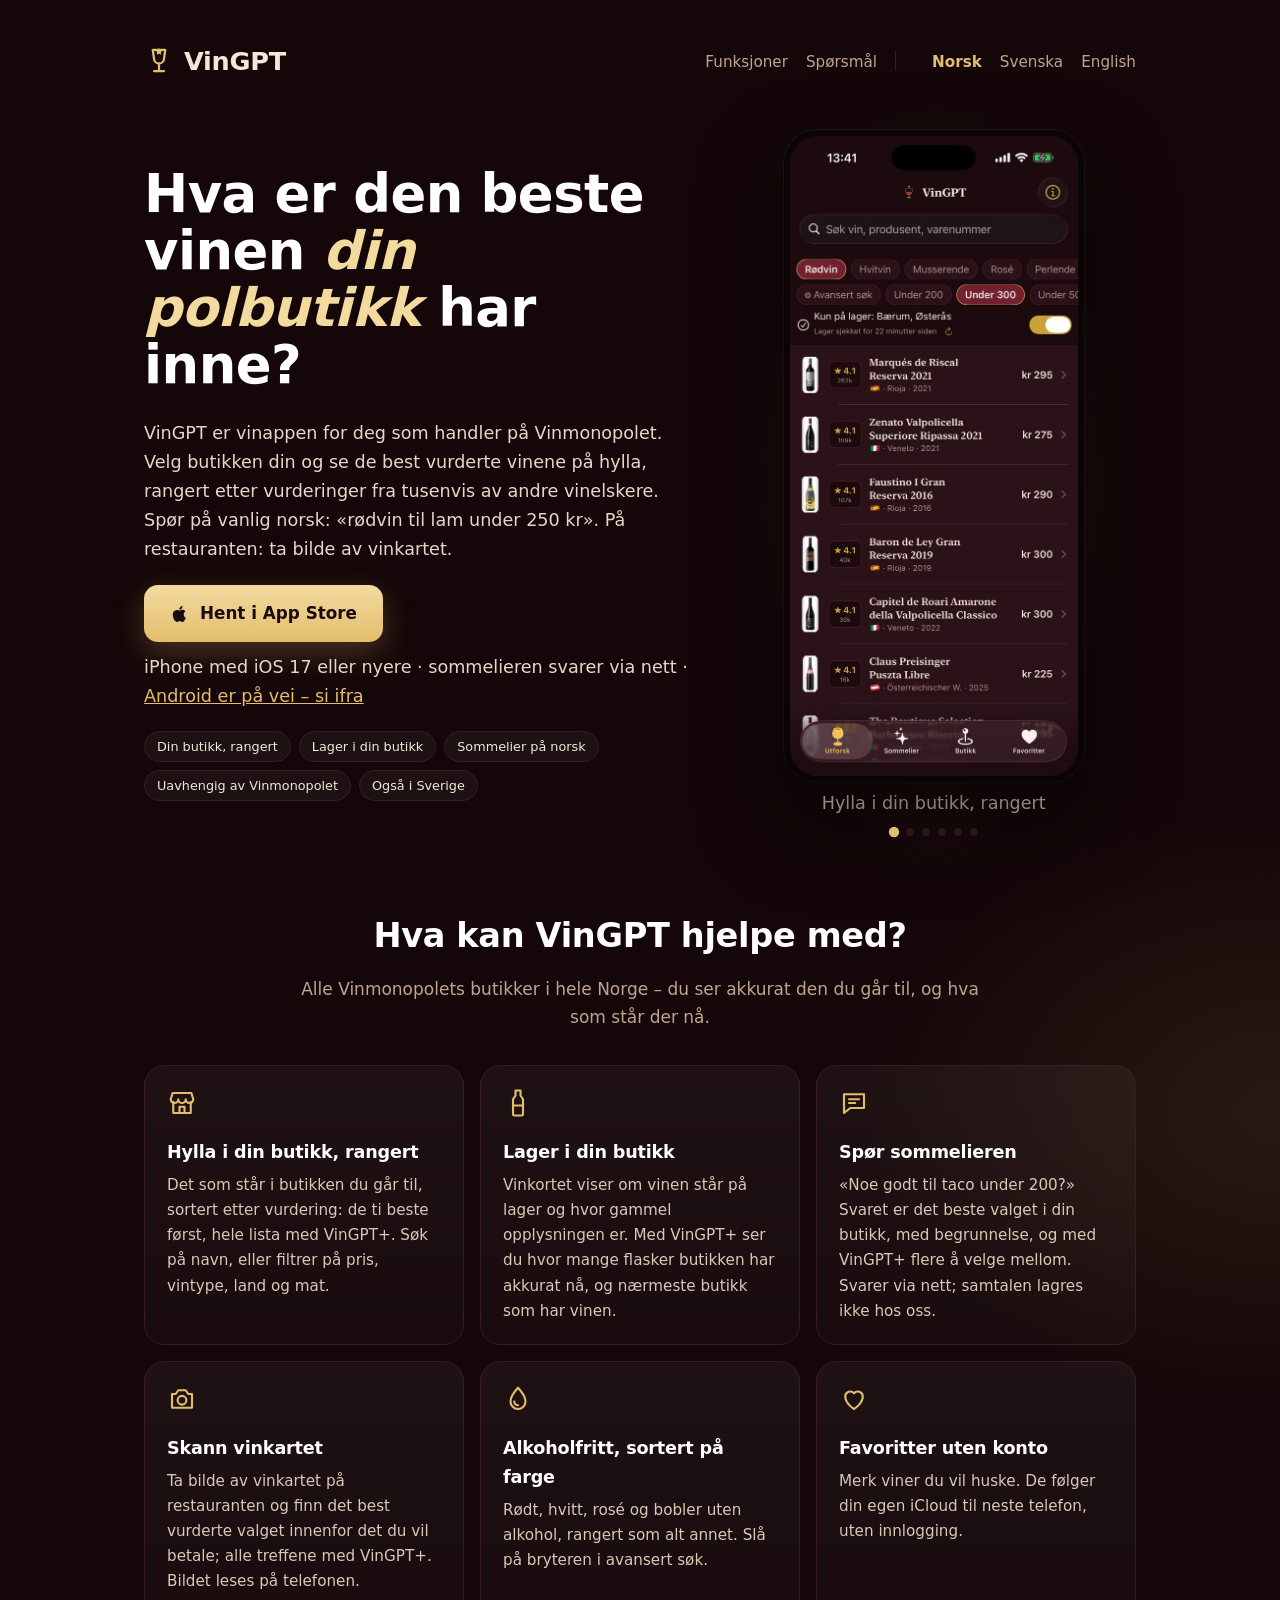
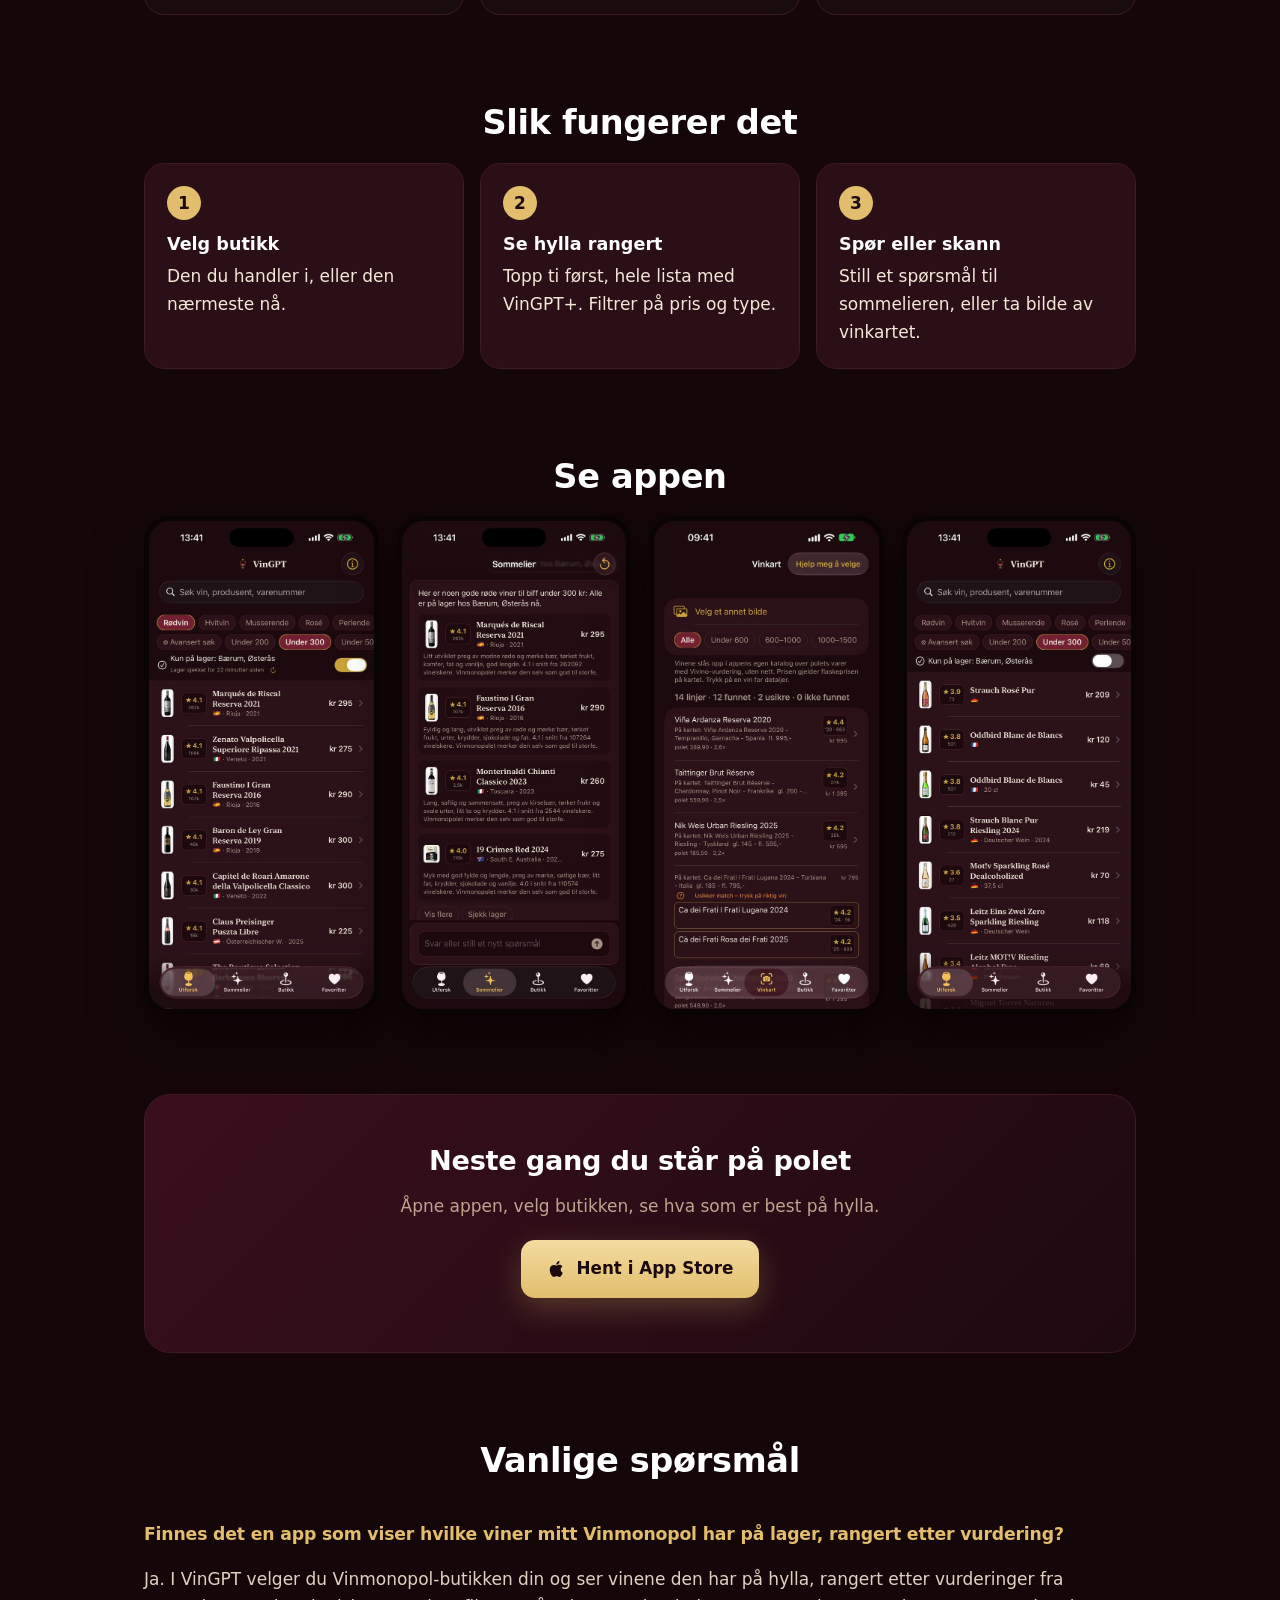
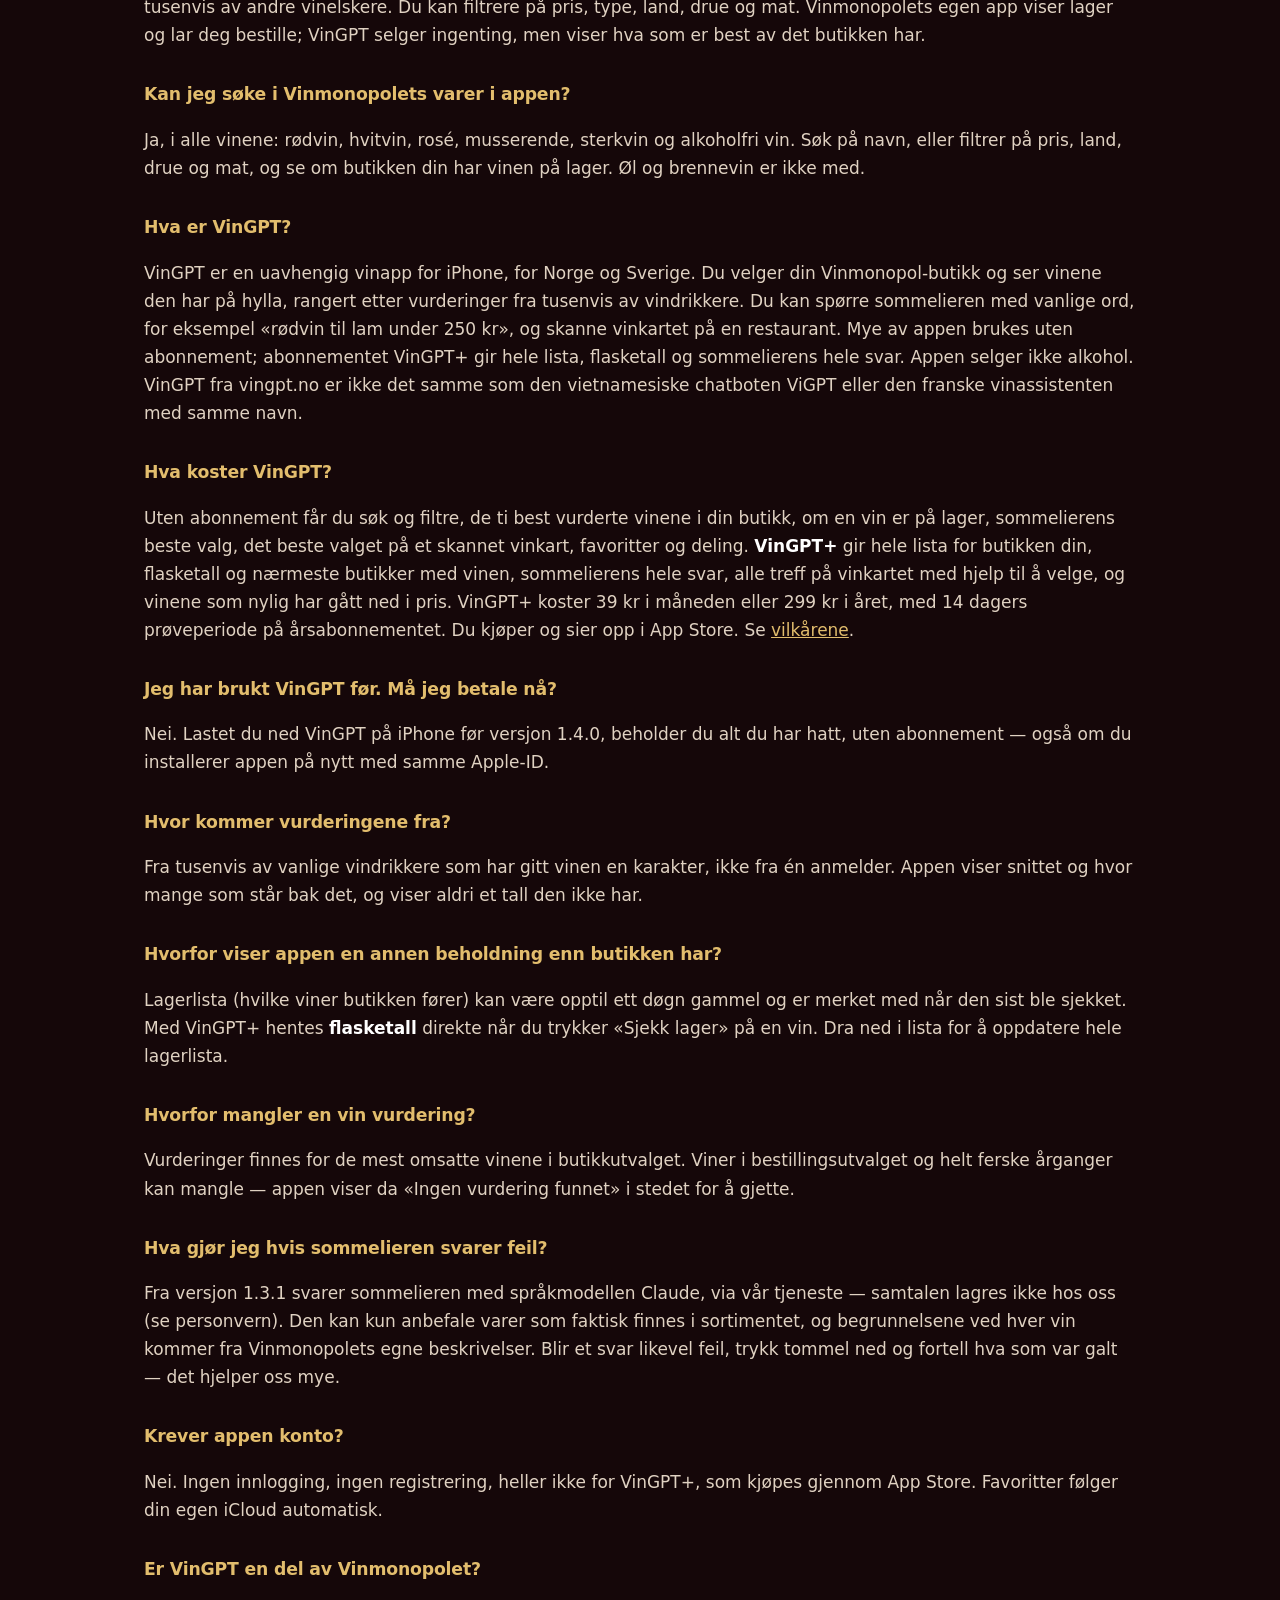
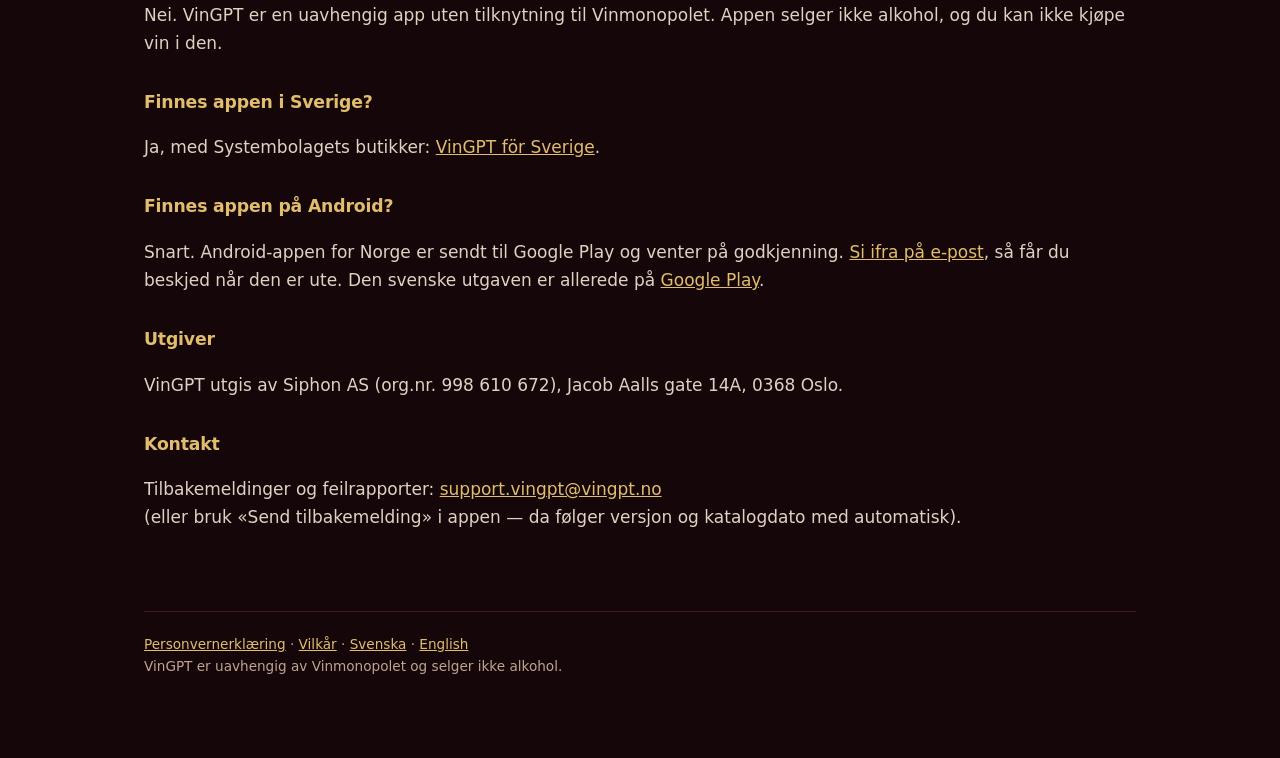
==== commit b4624910: "Ordsjekk + SEO/AEO 26.11: Android-fakta rettet (Sverige er på Play; norsk/engelsk side og llms.txt s" ====
--- a/index.html
+++ b/index.html
@@ -4,7 +4,7 @@
 <meta charset="utf-8">
 <meta name="viewport" content="width=device-width, initial-scale=1">
 <title>VinGPT – vinapp som rangerer vinene på Vinmonopolet</title>
-<meta name="description" content="Søk i Vinmonopolets varer og se hva din butikk har på lager, rangert etter vurdering. Spør sommelieren. iPhone og Android.">
+<meta name="description" content="Søk i alle Vinmonopolets viner og se hva din butikk har på lager, rangert etter vurdering. Spør sommelieren. iPhone-app.">
 <link rel="canonical" href="https://vingpt.no/">
 <meta name="msvalidate.01" content="C880A6B9B083777A271F7337E14B123C">
 <link rel="alternate" hreflang="nb" href="https://vingpt.no/">
@@ -25,12 +25,12 @@
 <meta name="theme-color" content="#150709">
 <link rel="icon" href="/favicon.ico" sizes="any">
 <link rel="apple-touch-icon" href="/apple-touch-icon.png">
-<link rel="stylesheet" href="felles.css?v=20261106c">
+<link rel="stylesheet" href="felles.css?v=20261126">
 <script src="/besok.js" defer></script>
 <script type="application/ld+json">{"@context": "https://schema.org", "@type": "Organization", "@id": "https://vingpt.no/#utgiver", "name": "Siphon AS", "url": "https://vingpt.no/", "logo": "https://vingpt.no/ikon-512.png", "email": "support.vingpt@vingpt.no", "address": {"@type": "PostalAddress", "streetAddress": "Jacob Aalls gate 14A", "postalCode": "0368", "addressLocality": "Oslo", "addressCountry": "NO"}, "sameAs": ["https://virksomhet.brreg.no/nb/oppslag/enheter/998610672"]}</script>
 <script type="application/ld+json">{"@context": "https://schema.org", "@type": "WebSite", "@id": "https://vingpt.no/#nettsted", "name": "VinGPT", "url": "https://vingpt.no/", "inLanguage": ["nb", "sv", "en"], "publisher": {"@id": "https://vingpt.no/#utgiver"}}</script>
-<script type="application/ld+json">{"@context": "https://schema.org", "@type": "MobileApplication", "@id": "https://vingpt.no/#app", "name": "VinGPT", "alternateName": "VinGPT: vin på lager nær deg", "operatingSystem": "iOS 17, Android 8", "applicationCategory": "LifestyleApplication", "inLanguage": "nb", "url": "https://vingpt.no/", "installUrl": "https://apps.apple.com/no/app/id6796675360?pt=129246957&ct=nettside&mt=8", "description": "Søk i Vinmonopolets varer og se hva din butikk har på lager, rangert etter vurdering. Spør sommelieren. iPhone og Android.", "countriesSupported": "NO", "image": "https://vingpt.no/godvin/kort.jpg", "publisher": {"@id": "https://vingpt.no/#utgiver"}, "sameAs": ["https://apps.apple.com/no/app/id6796675360", "https://play.google.com/store/apps/details?id=no.vingpt.app"], "offers": [{"@type": "Offer", "price": "0", "priceCurrency": "NOK"}, {"@type": "Offer", "name": "VinGPT+ måned", "price": "39", "priceCurrency": "NOK"}, {"@type": "Offer", "name": "VinGPT+ år", "price": "299", "priceCurrency": "NOK"}]}</script>
-<script type="application/ld+json">{"@context": "https://schema.org", "@type": "FAQPage", "inLanguage": "nb", "mainEntity": [{"@type": "Question", "name": "Finnes det en app som viser hvilke viner mitt Vinmonopol har på lager, rangert etter vurdering?", "acceptedAnswer": {"@type": "Answer", "text": "Ja. I VinGPT velger du Vinmonopol-butikken din og ser vinene den har på hylla, rangert etter vurderinger fra tusenvis av andre vinelskere. Du kan filtrere på pris, type, land, drue og mat. Vinmonopolets egen app viser lager og lar deg bestille; VinGPT selger ingenting, men viser hva som er best av det butikken har."}}, {"@type": "Question", "name": "Hva er VinGPT?", "acceptedAnswer": {"@type": "Answer", "text": "VinGPT er en uavhengig app for iPhone og Android, for Norge og Sverige. Du velger din Vinmonopol-butikk og ser vinene den har på hylla, rangert etter vurderinger fra tusenvis av vindrikkere. Du kan spørre sommelieren med vanlige ord, for eksempel «rødvin til lam under 250 kr», og skanne vinkartet på en restaurant. Mye av appen brukes uten abonnement; abonnementet VinGPT+ gir hele lista, flasketall og sommelierens hele svar. Appen selger ikke alkohol. VinGPT fra vingpt.no er ikke det samme som den vietnamesiske chatboten ViGPT eller den franske vinassistenten med samme navn."}}, {"@type": "Question", "name": "Hva koster VinGPT?", "acceptedAnswer": {"@type": "Answer", "text": "Uten abonnement får du søk og filtre, de ti best vurderte vinene i din butikk, om en vin er på lager, sommelierens beste valg, det beste valget på et skannet vinkart, favoritter og deling. VinGPT+ gir hele lista for butikken din, flasketall og nærmeste butikker med vinen, sommelierens hele svar, alle treff på vinkartet med hjelp til å velge, og vinene som nylig har gått ned i pris. VinGPT+ koster 39 kr i måneden eller 299 kr i året, med 14 dagers prøveperiode på årsabonnementet. Du kjøper og sier opp i App Store eller Google Play. Se vilkårene."}}, {"@type": "Question", "name": "Jeg har brukt VinGPT før. Må jeg betale nå?", "acceptedAnswer": {"@type": "Answer", "text": "Nei. Lastet du ned VinGPT på iPhone før versjon 1.4.0, beholder du alt du har hatt, uten abonnement — også om du installerer appen på nytt med samme Apple-ID."}}, {"@type": "Question", "name": "Hvor kommer vurderingene fra?", "acceptedAnswer": {"@type": "Answer", "text": "Fra tusenvis av vanlige vindrikkere som har gitt vinen en karakter, ikke fra én anmelder. Appen viser snittet og hvor mange som står bak det, og viser aldri et tall den ikke har."}}, {"@type": "Question", "name": "Hvorfor viser appen en annen beholdning enn butikken har?", "acceptedAnswer": {"@type": "Answer", "text": "Lagerlisten («hvilke varer fører butikken») caches i inntil ett døgn og merkes med når den sist ble sjekket. Med VinGPT+ hentes flasketall derimot live når du trykker «Sjekk lager» på en vin. Dra ned i listen for å oppdatere hele lagerlisten."}}, {"@type": "Question", "name": "Hvorfor mangler en vin vurdering?", "acceptedAnswer": {"@type": "Answer", "text": "Vurderinger finnes for de mest omsatte vinene i butikkutvalget. Viner i bestillingsutvalget og helt ferske årganger kan mangle — appen viser da «Ingen vurdering funnet» i stedet for å gjette."}}, {"@type": "Question", "name": "Hva gjør jeg hvis sommelieren svarer feil?", "acceptedAnswer": {"@type": "Answer", "text": "Fra versjon 1.3.1 svarer sommelieren med språkmodellen Claude, via vår tjeneste — samtalen lagres ikke hos oss (se personvern). Den kan kun anbefale varer som faktisk finnes i sortimentet, og begrunnelsene ved hver vin kommer fra Vinmonopolets egne beskrivelser. Blir et svar likevel feil, trykk tommel ned og fortell hva som var galt — det hjelper oss mye."}}, {"@type": "Question", "name": "Krever appen konto?", "acceptedAnswer": {"@type": "Answer", "text": "Nei. Ingen innlogging, ingen registrering, heller ikke for VinGPT+, som kjøpes gjennom App Store eller Google Play. Favoritter følger din egen iCloud (iPhone) eller Google-sikkerhetskopi (Android) automatisk."}}, {"@type": "Question", "name": "Er VinGPT en del av Vinmonopolet?", "acceptedAnswer": {"@type": "Answer", "text": "Nei. VinGPT er en uavhengig app uten tilknytning til Vinmonopolet. Appen selger ikke alkohol, og du kan ikke kjøpe vin i den."}}, {"@type": "Question", "name": "Finnes appen i Sverige?", "acceptedAnswer": {"@type": "Answer", "text": "Ja, med Systembolagets butikker: VinGPT för Sverige."}}, {"@type": "Question", "name": "Finnes appen på Android?", "acceptedAnswer": {"@type": "Answer", "text": "Ja. VinGPT på Google Play, for Android 8 eller nyere, med de samme butikkene, vurderingene og sommelieren som på iPhone."}}]}</script>
+<script type="application/ld+json">{"@context": "https://schema.org", "@type": "MobileApplication", "@id": "https://vingpt.no/#app", "name": "VinGPT", "alternateName": "VinGPT: vin på lager nær deg", "operatingSystem": "iOS 17", "applicationCategory": "LifestyleApplication", "inLanguage": "nb", "url": "https://vingpt.no/", "installUrl": "https://apps.apple.com/no/app/id6796675360?pt=129246957&ct=nettside&mt=8", "description": "Søk i alle Vinmonopolets viner og se hva din butikk har på lager, rangert etter vurdering. Spør sommelieren. iPhone-app.", "countriesSupported": "NO", "image": "https://vingpt.no/godvin/kort.jpg", "publisher": {"@id": "https://vingpt.no/#utgiver"}, "sameAs": ["https://apps.apple.com/no/app/id6796675360"], "offers": [{"@type": "Offer", "price": "0", "priceCurrency": "NOK"}, {"@type": "Offer", "name": "VinGPT+ måned", "price": "39", "priceCurrency": "NOK"}, {"@type": "Offer", "name": "VinGPT+ år", "price": "299", "priceCurrency": "NOK"}]}</script>
+<script type="application/ld+json">{"@context": "https://schema.org", "@type": "FAQPage", "inLanguage": "nb", "mainEntity": [{"@type": "Question", "name": "Finnes det en app som viser hvilke viner mitt Vinmonopol har på lager, rangert etter vurdering?", "acceptedAnswer": {"@type": "Answer", "text": "Ja. I VinGPT velger du Vinmonopol-butikken din og ser vinene den har på hylla, rangert etter vurderinger fra tusenvis av andre vinelskere. Du kan filtrere på pris, type, land, drue og mat. Vinmonopolets egen app viser lager og lar deg bestille; VinGPT selger ingenting, men viser hva som er best av det butikken har."}}, {"@type": "Question", "name": "Kan jeg søke i Vinmonopolets varer i appen?", "acceptedAnswer": {"@type": "Answer", "text": "Ja, i alle vinene: rødvin, hvitvin, rosé, musserende, sterkvin og alkoholfri vin. Søk på navn, eller filtrer på pris, land, drue og mat, og se om butikken din har vinen på lager. Øl og brennevin er ikke med."}}, {"@type": "Question", "name": "Hva er VinGPT?", "acceptedAnswer": {"@type": "Answer", "text": "VinGPT er en uavhengig vinapp for iPhone, for Norge og Sverige. Du velger din Vinmonopol-butikk og ser vinene den har på hylla, rangert etter vurderinger fra tusenvis av vindrikkere. Du kan spørre sommelieren med vanlige ord, for eksempel «rødvin til lam under 250 kr», og skanne vinkartet på en restaurant. Mye av appen brukes uten abonnement; abonnementet VinGPT+ gir hele lista, flasketall og sommelierens hele svar. Appen selger ikke alkohol. VinGPT fra vingpt.no er ikke det samme som den vietnamesiske chatboten ViGPT eller den franske vinassistenten med samme navn."}}, {"@type": "Question", "name": "Hva koster VinGPT?", "acceptedAnswer": {"@type": "Answer", "text": "Uten abonnement får du søk og filtre, de ti best vurderte vinene i din butikk, om en vin er på lager, sommelierens beste valg, det beste valget på et skannet vinkart, favoritter og deling. VinGPT+ gir hele lista for butikken din, flasketall og nærmeste butikker med vinen, sommelierens hele svar, alle treff på vinkartet med hjelp til å velge, og vinene som nylig har gått ned i pris. VinGPT+ koster 39 kr i måneden eller 299 kr i året, med 14 dagers prøveperiode på årsabonnementet. Du kjøper og sier opp i App Store. Se vilkårene."}}, {"@type": "Question", "name": "Jeg har brukt VinGPT før. Må jeg betale nå?", "acceptedAnswer": {"@type": "Answer", "text": "Nei. Lastet du ned VinGPT på iPhone før versjon 1.4.0, beholder du alt du har hatt, uten abonnement — også om du installerer appen på nytt med samme Apple-ID."}}, {"@type": "Question", "name": "Hvor kommer vurderingene fra?", "acceptedAnswer": {"@type": "Answer", "text": "Fra tusenvis av vanlige vindrikkere som har gitt vinen en karakter, ikke fra én anmelder. Appen viser snittet og hvor mange som står bak det, og viser aldri et tall den ikke har."}}, {"@type": "Question", "name": "Hvorfor viser appen en annen beholdning enn butikken har?", "acceptedAnswer": {"@type": "Answer", "text": "Lagerlista (hvilke viner butikken fører) kan være opptil ett døgn gammel og er merket med når den sist ble sjekket. Med VinGPT+ hentes flasketall direkte når du trykker «Sjekk lager» på en vin. Dra ned i lista for å oppdatere hele lagerlista."}}, {"@type": "Question", "name": "Hvorfor mangler en vin vurdering?", "acceptedAnswer": {"@type": "Answer", "text": "Vurderinger finnes for de mest omsatte vinene i butikkutvalget. Viner i bestillingsutvalget og helt ferske årganger kan mangle — appen viser da «Ingen vurdering funnet» i stedet for å gjette."}}, {"@type": "Question", "name": "Hva gjør jeg hvis sommelieren svarer feil?", "acceptedAnswer": {"@type": "Answer", "text": "Fra versjon 1.3.1 svarer sommelieren med språkmodellen Claude, via vår tjeneste — samtalen lagres ikke hos oss (se personvern). Den kan kun anbefale varer som faktisk finnes i sortimentet, og begrunnelsene ved hver vin kommer fra Vinmonopolets egne beskrivelser. Blir et svar likevel feil, trykk tommel ned og fortell hva som var galt — det hjelper oss mye."}}, {"@type": "Question", "name": "Krever appen konto?", "acceptedAnswer": {"@type": "Answer", "text": "Nei. Ingen innlogging, ingen registrering, heller ikke for VinGPT+, som kjøpes gjennom App Store. Favoritter følger din egen iCloud automatisk."}}, {"@type": "Question", "name": "Er VinGPT en del av Vinmonopolet?", "acceptedAnswer": {"@type": "Answer", "text": "Nei. VinGPT er en uavhengig app uten tilknytning til Vinmonopolet. Appen selger ikke alkohol, og du kan ikke kjøpe vin i den."}}, {"@type": "Question", "name": "Finnes appen i Sverige?", "acceptedAnswer": {"@type": "Answer", "text": "Ja, med Systembolagets butikker: VinGPT för Sverige."}}, {"@type": "Question", "name": "Finnes appen på Android?", "acceptedAnswer": {"@type": "Answer", "text": "Snart. Android-appen for Norge er sendt til Google Play og venter på godkjenning. Si ifra på e-post, så får du beskjed når den er ute. Den svenske utgaven er allerede på Google Play."}}]}</script>
 </head>
 <body>
 <main>
@@ -43,9 +43,9 @@
 <header class="hero">
 <div>
 <h1 class="lofte">Hva er den beste vinen <em>din polbutikk</em> har inne?</h1>
-<p>Velg din Vinmonopol-butikk og se de best vurderte vinene på hylla, rangert etter vurderinger fra tusenvis av andre vinelskere. Spør på vanlig norsk: «rødvin til lam under 250 kr». På restauranten: ta bilde av vinkartet.</p>
-<div class="knapper"><a class="appstore" href="https://apps.apple.com/no/app/id6796675360?pt=129246957&amp;ct=nettside&amp;mt=8"><svg viewBox="0 0 24 24" fill="currentColor"><path d="M16.4 12.6c0-2.4 2-3.6 2.1-3.7-1.1-1.7-2.9-1.9-3.5-1.9-1.5-.2-2.9.9-3.7.9-.8 0-1.9-.9-3.2-.8-1.6 0-3.1 1-4 2.4-1.7 3-.4 7.3 1.2 9.7.8 1.2 1.8 2.5 3 2.4 1.2 0 1.7-.8 3.2-.8s1.9.8 3.2.8 2.1-1.2 2.9-2.4c.9-1.4 1.3-2.7 1.3-2.8 0 0-2.5-1-2.5-3.8zM14 5.4c.7-.8 1.1-1.9 1-3-1 0-2.1.7-2.8 1.5-.6.7-1.2 1.8-1 2.9 1.1.1 2.2-.6 2.8-1.4z"/></svg>Hent i App Store</a><a class="appstore play" href="https://play.google.com/store/apps/details?id=no.vingpt.app&amp;referrer=utm_source%3Dnettside"><svg viewBox="0 0 24 24" fill="currentColor" aria-hidden="true"><path d="M6 3.6v16.8a1 1 0 0 0 1.5.86l13.6-8.4a1 1 0 0 0 0-1.72L7.5 2.74A1 1 0 0 0 6 3.6z"/></svg>Hent på Google Play</a></div>
-<p class="krav">iPhone med iOS 17 eller nyere · Android 8 eller nyere · sommelieren svarer via nett</p>
+<p>VinGPT er vinappen for deg som handler på Vinmonopolet. Velg butikken din og se de best vurderte vinene på hylla, rangert etter vurderinger fra tusenvis av andre vinelskere. Spør på vanlig norsk: «rødvin til lam under 250 kr». På restauranten: ta bilde av vinkartet.</p>
+<div class="knapper"><a class="appstore" href="https://apps.apple.com/no/app/id6796675360?pt=129246957&amp;ct=nettside&amp;mt=8"><svg viewBox="0 0 24 24" fill="currentColor"><path d="M16.4 12.6c0-2.4 2-3.6 2.1-3.7-1.1-1.7-2.9-1.9-3.5-1.9-1.5-.2-2.9.9-3.7.9-.8 0-1.9-.9-3.2-.8-1.6 0-3.1 1-4 2.4-1.7 3-.4 7.3 1.2 9.7.8 1.2 1.8 2.5 3 2.4 1.2 0 1.7-.8 3.2-.8s1.9.8 3.2.8 2.1-1.2 2.9-2.4c.9-1.4 1.3-2.7 1.3-2.8 0 0-2.5-1-2.5-3.8zM14 5.4c.7-.8 1.1-1.9 1-3-1 0-2.1.7-2.8 1.5-.6.7-1.2 1.8-1 2.9 1.1.1 2.2-.6 2.8-1.4z"/></svg>Hent i App Store</a></div>
+<p class="krav">iPhone med iOS 17 eller nyere · sommelieren svarer via nett · <a href="mailto:support.vingpt@vingpt.no?subject=VinGPT%20p%C3%A5%20Android&amp;body=Si%20ifra%20n%C3%A5r%20VinGPT%20kommer%20p%C3%A5%20Android.">Android er på vei – si ifra</a></p>
 <ul class="merker"><li>Din butikk, rangert</li><li>Lager i din butikk</li><li>Sommelier på norsk</li><li>Uavhengig av Vinmonopolet</li><li>Også i Sverige</li></ul>
 </div>
 <div class="telefon"><div class="skjermer"><img src="bilder/no/1-utforsk.jpg" width="600" height="1303" alt="Hovedskjermen: rødviner under 300 kr på hylla i din butikk, rangert etter vurdering" data-tekst="Hylla i din butikk, rangert" class="aktiv"><img src="bilder/no/4-sommelier.jpg" width="600" height="1303" alt="Sommelieren svarer med viner som står i din butikk" data-tekst="Spør sommelieren om maten" loading="lazy"><img src="bilder/no/3-vinkart.jpg" width="600" height="1303" alt="Vinkartet fotografert og rangert" data-tekst="Skann vinkartet på restauranten" loading="lazy"><img src="bilder/no/2-vinkort.jpg" width="600" height="1303" alt="Vinkortet med vurdering, pris og flasker på lager" data-tekst="Vurdering, pris og lager per flaske" loading="lazy"><img src="bilder/no/5-alkoholfritt.jpg" width="600" height="1303" alt="Alkoholfrie viner rangert" data-tekst="Alkoholfritt, sortert på farge" loading="lazy"><img src="bilder/no/6-butikk.jpg" width="600" height="1303" alt="Butikkvelgeren" data-tekst="Velg butikken din" loading="lazy"></div><p class="bildetekst" aria-live="polite">Hylla i din butikk, rangert</p><div class="prikker"><button type="button" data-i="0" aria-label="Hylla i din butikk, rangert" class="aktiv"></button><button type="button" data-i="1" aria-label="Spør sommelieren om maten"></button><button type="button" data-i="2" aria-label="Skann vinkartet på restauranten"></button><button type="button" data-i="3" aria-label="Vurdering, pris og lager per flaske"></button><button type="button" data-i="4" aria-label="Alkoholfritt, sortert på farge"></button><button type="button" data-i="5" aria-label="Velg butikken din"></button></div></div>
@@ -53,9 +53,9 @@
 
 <section id="funksjoner">
 <h2 class="seksjon">Hva kan VinGPT hjelpe med?</h2>
-<p class="ingress">Alle Vinmonopolets butikker i hele Norge. Du ser butikken du faktisk går til, og det som står der nå.</p>
+<p class="ingress">Alle Vinmonopolets butikker i hele Norge – du ser akkurat den du går til, og hva som står der nå.</p>
 <div class="kort">
-<div><svg viewBox="0 0 24 24" fill="none" stroke="currentColor" stroke-width="1.7" stroke-linecap="round" stroke-linejoin="round"><path d="M3 9l1.5-5h15L21 9"/><path d="M3 9a3 3 0 0 0 6 0 3 3 0 0 0 6 0 3 3 0 0 0 6 0"/><path d="M5 11v9h14v-9"/><path d="M10 20v-5h4v5"/></svg><h3>Hylla i din butikk, rangert</h3><p>Det som står i butikken du går til, sortert etter vurdering: de ti beste først, hele lista med VinGPT+. Filtrer på pris, vintype, land og hva maten er.</p></div><div><svg viewBox="0 0 24 24" fill="none" stroke="currentColor" stroke-width="1.7" stroke-linecap="round" stroke-linejoin="round"><path d="M10 2h4v4l2 3v12a1 1 0 0 1-1 1H9a1 1 0 0 1-1-1V9l2-3z"/><path d="M8 14h8"/></svg><h3>Lager i din butikk</h3><p>Vinkortet viser om vinen står på lager og hvor gammel opplysningen er. Med VinGPT+ ser du hvor mange flasker butikken har akkurat nå, og nærmeste butikk som har vinen.</p></div><div><svg viewBox="0 0 24 24" fill="none" stroke="currentColor" stroke-width="1.7" stroke-linecap="round" stroke-linejoin="round"><path d="M4 5h16v11H9l-5 4z"/><path d="M8 9h8M8 12h5"/></svg><h3>Spør sommelieren</h3><p>«Noe godt til taco under 200?» Svaret er det beste valget i din butikk, med begrunnelse, og med VinGPT+ flere å velge mellom. Svarer via nett; samtalen lagres ikke hos oss.</p></div><div><svg viewBox="0 0 24 24" fill="none" stroke="currentColor" stroke-width="1.7" stroke-linecap="round" stroke-linejoin="round"><path d="M4 8h3l2-3h6l2 3h3v11H4z"/><circle cx="12" cy="13" r="3.5"/></svg><h3>Skann vinkartet</h3><p>Ta bilde av vinkartet på restauranten og finn det best vurderte valget innenfor det du vil betale; alle treffene med VinGPT+. Bildet leses på telefonen.</p></div><div><svg viewBox="0 0 24 24" fill="none" stroke="currentColor" stroke-width="1.7" stroke-linecap="round" stroke-linejoin="round"><path d="M12 3s6 6.5 6 11a6 6 0 0 1-12 0c0-4.5 6-11 6-11z"/><path d="M9 14a3 3 0 0 0 3 3"/></svg><h3>Alkoholfritt, sortert på farge</h3><p>Rødt, hvitt, rosé og bobler uten alkohol, rangert som alt annet. Slå på bryteren i avansert søk.</p></div><div><svg viewBox="0 0 24 24" fill="none" stroke="currentColor" stroke-width="1.7" stroke-linecap="round" stroke-linejoin="round"><path d="M12 20s-7-4.4-7-10a4 4 0 0 1 7-2.6A4 4 0 0 1 19 10c0 5.6-7 10-7 10z"/></svg><h3>Favoritter uten konto</h3><p>Merk viner du vil huske. De følger med til neste telefon via din iCloud eller Google-sikkerhetskopi, uten innlogging.</p></div>
+<div><svg viewBox="0 0 24 24" fill="none" stroke="currentColor" stroke-width="1.7" stroke-linecap="round" stroke-linejoin="round"><path d="M3 9l1.5-5h15L21 9"/><path d="M3 9a3 3 0 0 0 6 0 3 3 0 0 0 6 0 3 3 0 0 0 6 0"/><path d="M5 11v9h14v-9"/><path d="M10 20v-5h4v5"/></svg><h3>Hylla i din butikk, rangert</h3><p>Det som står i butikken du går til, sortert etter vurdering: de ti beste først, hele lista med VinGPT+. Søk på navn, eller filtrer på pris, vintype, land og mat.</p></div><div><svg viewBox="0 0 24 24" fill="none" stroke="currentColor" stroke-width="1.7" stroke-linecap="round" stroke-linejoin="round"><path d="M10 2h4v4l2 3v12a1 1 0 0 1-1 1H9a1 1 0 0 1-1-1V9l2-3z"/><path d="M8 14h8"/></svg><h3>Lager i din butikk</h3><p>Vinkortet viser om vinen står på lager og hvor gammel opplysningen er. Med VinGPT+ ser du hvor mange flasker butikken har akkurat nå, og nærmeste butikk som har vinen.</p></div><div><svg viewBox="0 0 24 24" fill="none" stroke="currentColor" stroke-width="1.7" stroke-linecap="round" stroke-linejoin="round"><path d="M4 5h16v11H9l-5 4z"/><path d="M8 9h8M8 12h5"/></svg><h3>Spør sommelieren</h3><p>«Noe godt til taco under 200?» Svaret er det beste valget i din butikk, med begrunnelse, og med VinGPT+ flere å velge mellom. Svarer via nett; samtalen lagres ikke hos oss.</p></div><div><svg viewBox="0 0 24 24" fill="none" stroke="currentColor" stroke-width="1.7" stroke-linecap="round" stroke-linejoin="round"><path d="M4 8h3l2-3h6l2 3h3v11H4z"/><circle cx="12" cy="13" r="3.5"/></svg><h3>Skann vinkartet</h3><p>Ta bilde av vinkartet på restauranten og finn det best vurderte valget innenfor det du vil betale; alle treffene med VinGPT+. Bildet leses på telefonen.</p></div><div><svg viewBox="0 0 24 24" fill="none" stroke="currentColor" stroke-width="1.7" stroke-linecap="round" stroke-linejoin="round"><path d="M12 3s6 6.5 6 11a6 6 0 0 1-12 0c0-4.5 6-11 6-11z"/><path d="M9 14a3 3 0 0 0 3 3"/></svg><h3>Alkoholfritt, sortert på farge</h3><p>Rødt, hvitt, rosé og bobler uten alkohol, rangert som alt annet. Slå på bryteren i avansert søk.</p></div><div><svg viewBox="0 0 24 24" fill="none" stroke="currentColor" stroke-width="1.7" stroke-linecap="round" stroke-linejoin="round"><path d="M12 20s-7-4.4-7-10a4 4 0 0 1 7-2.6A4 4 0 0 1 19 10c0 5.6-7 10-7 10z"/></svg><h3>Favoritter uten konto</h3><p>Merk viner du vil huske. De følger din egen iCloud til neste telefon, uten innlogging.</p></div>
 </div>
 </section>
 
@@ -79,35 +79,37 @@
 <section class="band">
 <p class="lofte">Neste gang du står på polet</p>
 <p>Åpne appen, velg butikken, se hva som er best på hylla.</p>
-<div class="knapper"><a class="appstore" href="https://apps.apple.com/no/app/id6796675360?pt=129246957&amp;ct=nettside&amp;mt=8"><svg viewBox="0 0 24 24" fill="currentColor"><path d="M16.4 12.6c0-2.4 2-3.6 2.1-3.7-1.1-1.7-2.9-1.9-3.5-1.9-1.5-.2-2.9.9-3.7.9-.8 0-1.9-.9-3.2-.8-1.6 0-3.1 1-4 2.4-1.7 3-.4 7.3 1.2 9.7.8 1.2 1.8 2.5 3 2.4 1.2 0 1.7-.8 3.2-.8s1.9.8 3.2.8 2.1-1.2 2.9-2.4c.9-1.4 1.3-2.7 1.3-2.8 0 0-2.5-1-2.5-3.8zM14 5.4c.7-.8 1.1-1.9 1-3-1 0-2.1.7-2.8 1.5-.6.7-1.2 1.8-1 2.9 1.1.1 2.2-.6 2.8-1.4z"/></svg>Hent i App Store</a><a class="appstore play" href="https://play.google.com/store/apps/details?id=no.vingpt.app&amp;referrer=utm_source%3Dnettside"><svg viewBox="0 0 24 24" fill="currentColor" aria-hidden="true"><path d="M6 3.6v16.8a1 1 0 0 0 1.5.86l13.6-8.4a1 1 0 0 0 0-1.72L7.5 2.74A1 1 0 0 0 6 3.6z"/></svg>Hent på Google Play</a></div>
+<div class="knapper"><a class="appstore" href="https://apps.apple.com/no/app/id6796675360?pt=129246957&amp;ct=nettside&amp;mt=8"><svg viewBox="0 0 24 24" fill="currentColor"><path d="M16.4 12.6c0-2.4 2-3.6 2.1-3.7-1.1-1.7-2.9-1.9-3.5-1.9-1.5-.2-2.9.9-3.7.9-.8 0-1.9-.9-3.2-.8-1.6 0-3.1 1-4 2.4-1.7 3-.4 7.3 1.2 9.7.8 1.2 1.8 2.5 3 2.4 1.2 0 1.7-.8 3.2-.8s1.9.8 3.2.8 2.1-1.2 2.9-2.4c.9-1.4 1.3-2.7 1.3-2.8 0 0-2.5-1-2.5-3.8zM14 5.4c.7-.8 1.1-1.9 1-3-1 0-2.1.7-2.8 1.5-.6.7-1.2 1.8-1 2.9 1.1.1 2.2-.6 2.8-1.4z"/></svg>Hent i App Store</a></div>
 </section>
 
 <section id="faq" class="faq">
 <h2 class="seksjon">Vanlige spørsmål</h2>
 <h3>Finnes det en app som viser hvilke viner mitt Vinmonopol har på lager, rangert etter vurdering?</h3>
 <p>Ja. I VinGPT velger du Vinmonopol-butikken din og ser vinene den har på hylla, rangert etter vurderinger fra tusenvis av andre vinelskere. Du kan filtrere på pris, type, land, drue og mat. Vinmonopolets egen app viser lager og lar deg bestille; VinGPT selger ingenting, men viser hva som er best av det butikken har.</p>
+<h3>Kan jeg søke i Vinmonopolets varer i appen?</h3>
+<p>Ja, i alle vinene: rødvin, hvitvin, rosé, musserende, sterkvin og alkoholfri vin. Søk på navn, eller filtrer på pris, land, drue og mat, og se om butikken din har vinen på lager. Øl og brennevin er ikke med.</p>
 <h3>Hva er VinGPT?</h3>
-<p>VinGPT er en uavhengig app for iPhone og Android, for Norge og Sverige. Du velger din Vinmonopol-butikk og ser vinene den har på hylla, rangert etter vurderinger fra tusenvis av vindrikkere. Du kan spørre sommelieren med vanlige ord, for eksempel «rødvin til lam under 250 kr», og skanne vinkartet på en restaurant. Mye av appen brukes uten abonnement; abonnementet VinGPT+ gir hele lista, flasketall og sommelierens hele svar. Appen selger ikke alkohol. VinGPT fra vingpt.no er ikke det samme som den vietnamesiske chatboten ViGPT eller den franske vinassistenten med samme navn.</p>
+<p>VinGPT er en uavhengig vinapp for iPhone, for Norge og Sverige. Du velger din Vinmonopol-butikk og ser vinene den har på hylla, rangert etter vurderinger fra tusenvis av vindrikkere. Du kan spørre sommelieren med vanlige ord, for eksempel «rødvin til lam under 250 kr», og skanne vinkartet på en restaurant. Mye av appen brukes uten abonnement; abonnementet VinGPT+ gir hele lista, flasketall og sommelierens hele svar. Appen selger ikke alkohol. VinGPT fra vingpt.no er ikke det samme som den vietnamesiske chatboten ViGPT eller den franske vinassistenten med samme navn.</p>
 <h3>Hva koster VinGPT?</h3>
-<p>Uten abonnement får du søk og filtre, de ti best vurderte vinene i din butikk, om en vin er på lager, sommelierens beste valg, det beste valget på et skannet vinkart, favoritter og deling. <strong>VinGPT+</strong> gir hele lista for butikken din, flasketall og nærmeste butikker med vinen, sommelierens hele svar, alle treff på vinkartet med hjelp til å velge, og vinene som nylig har gått ned i pris. VinGPT+ koster 39 kr i måneden eller 299 kr i året, med 14 dagers prøveperiode på årsabonnementet. Du kjøper og sier opp i App Store eller Google Play. Se <a href="vilkar/">vilkårene</a>.</p>
+<p>Uten abonnement får du søk og filtre, de ti best vurderte vinene i din butikk, om en vin er på lager, sommelierens beste valg, det beste valget på et skannet vinkart, favoritter og deling. <strong>VinGPT+</strong> gir hele lista for butikken din, flasketall og nærmeste butikker med vinen, sommelierens hele svar, alle treff på vinkartet med hjelp til å velge, og vinene som nylig har gått ned i pris. VinGPT+ koster 39 kr i måneden eller 299 kr i året, med 14 dagers prøveperiode på årsabonnementet. Du kjøper og sier opp i App Store. Se <a href="vilkar/">vilkårene</a>.</p>
 <h3>Jeg har brukt VinGPT før. Må jeg betale nå?</h3>
 <p>Nei. Lastet du ned VinGPT på iPhone før versjon 1.4.0, beholder du alt du har hatt, uten abonnement — også om du installerer appen på nytt med samme Apple-ID.</p>
 <h3>Hvor kommer vurderingene fra?</h3>
 <p>Fra tusenvis av vanlige vindrikkere som har gitt vinen en karakter, ikke fra én anmelder. Appen viser snittet og hvor mange som står bak det, og viser aldri et tall den ikke har.</p>
 <h3>Hvorfor viser appen en annen beholdning enn butikken har?</h3>
-<p>Lagerlisten («hvilke varer fører butikken») caches i inntil ett døgn og merkes med når den sist ble sjekket. Med VinGPT+ hentes <strong>flasketall</strong> derimot live når du trykker «Sjekk lager» på en vin. Dra ned i listen for å oppdatere hele lagerlisten.</p>
+<p>Lagerlista (hvilke viner butikken fører) kan være opptil ett døgn gammel og er merket med når den sist ble sjekket. Med VinGPT+ hentes <strong>flasketall</strong> direkte når du trykker «Sjekk lager» på en vin. Dra ned i lista for å oppdatere hele lagerlista.</p>
 <h3>Hvorfor mangler en vin vurdering?</h3>
 <p>Vurderinger finnes for de mest omsatte vinene i butikkutvalget. Viner i bestillingsutvalget og helt ferske årganger kan mangle — appen viser da «Ingen vurdering funnet» i stedet for å gjette.</p>
 <h3>Hva gjør jeg hvis sommelieren svarer feil?</h3>
 <p>Fra versjon 1.3.1 svarer sommelieren med språkmodellen Claude, via vår tjeneste — samtalen lagres ikke hos oss (se personvern). Den kan kun anbefale varer som faktisk finnes i sortimentet, og begrunnelsene ved hver vin kommer fra Vinmonopolets egne beskrivelser. Blir et svar likevel feil, trykk tommel ned og fortell hva som var galt — det hjelper oss mye.</p>
 <h3>Krever appen konto?</h3>
-<p>Nei. Ingen innlogging, ingen registrering, heller ikke for VinGPT+, som kjøpes gjennom App Store eller Google Play. Favoritter følger din egen iCloud (iPhone) eller Google-sikkerhetskopi (Android) automatisk.</p>
+<p>Nei. Ingen innlogging, ingen registrering, heller ikke for VinGPT+, som kjøpes gjennom App Store. Favoritter følger din egen iCloud automatisk.</p>
 <h3>Er VinGPT en del av Vinmonopolet?</h3>
 <p>Nei. VinGPT er en uavhengig app uten tilknytning til Vinmonopolet. Appen selger ikke alkohol, og du kan ikke kjøpe vin i den.</p>
 <h3>Finnes appen i Sverige?</h3>
 <p>Ja, med Systembolagets butikker: <a href="sv/">VinGPT för Sverige</a>.</p>
 <h3>Finnes appen på Android?</h3>
-<p>Ja. <a href="https://play.google.com/store/apps/details?id=no.vingpt.app&referrer=utm_source%3Dnettside">VinGPT på Google Play</a>, for Android 8 eller nyere, med de samme butikkene, vurderingene og sommelieren som på iPhone.</p>
+<p>Snart. Android-appen for Norge er sendt til Google Play og venter på godkjenning. <a href="mailto:support.vingpt@vingpt.no?subject=VinGPT%20p%C3%A5%20Android&amp;body=Si%20ifra%20n%C3%A5r%20VinGPT%20kommer%20p%C3%A5%20Android.">Si ifra på e-post</a>, så får du beskjed når den er ute. Den svenske utgaven er allerede på <a href="https://play.google.com/store/apps/details?id=se.vingpt.app&referrer=utm_source%3Dnettside">Google Play</a>.</p>
 <h3>Utgiver</h3>
 <p>VinGPT utgis av Siphon AS (org.nr. 998 610 672), Jacob Aalls gate 14A, 0368 Oslo.</p>
 <h3>Kontakt</h3>
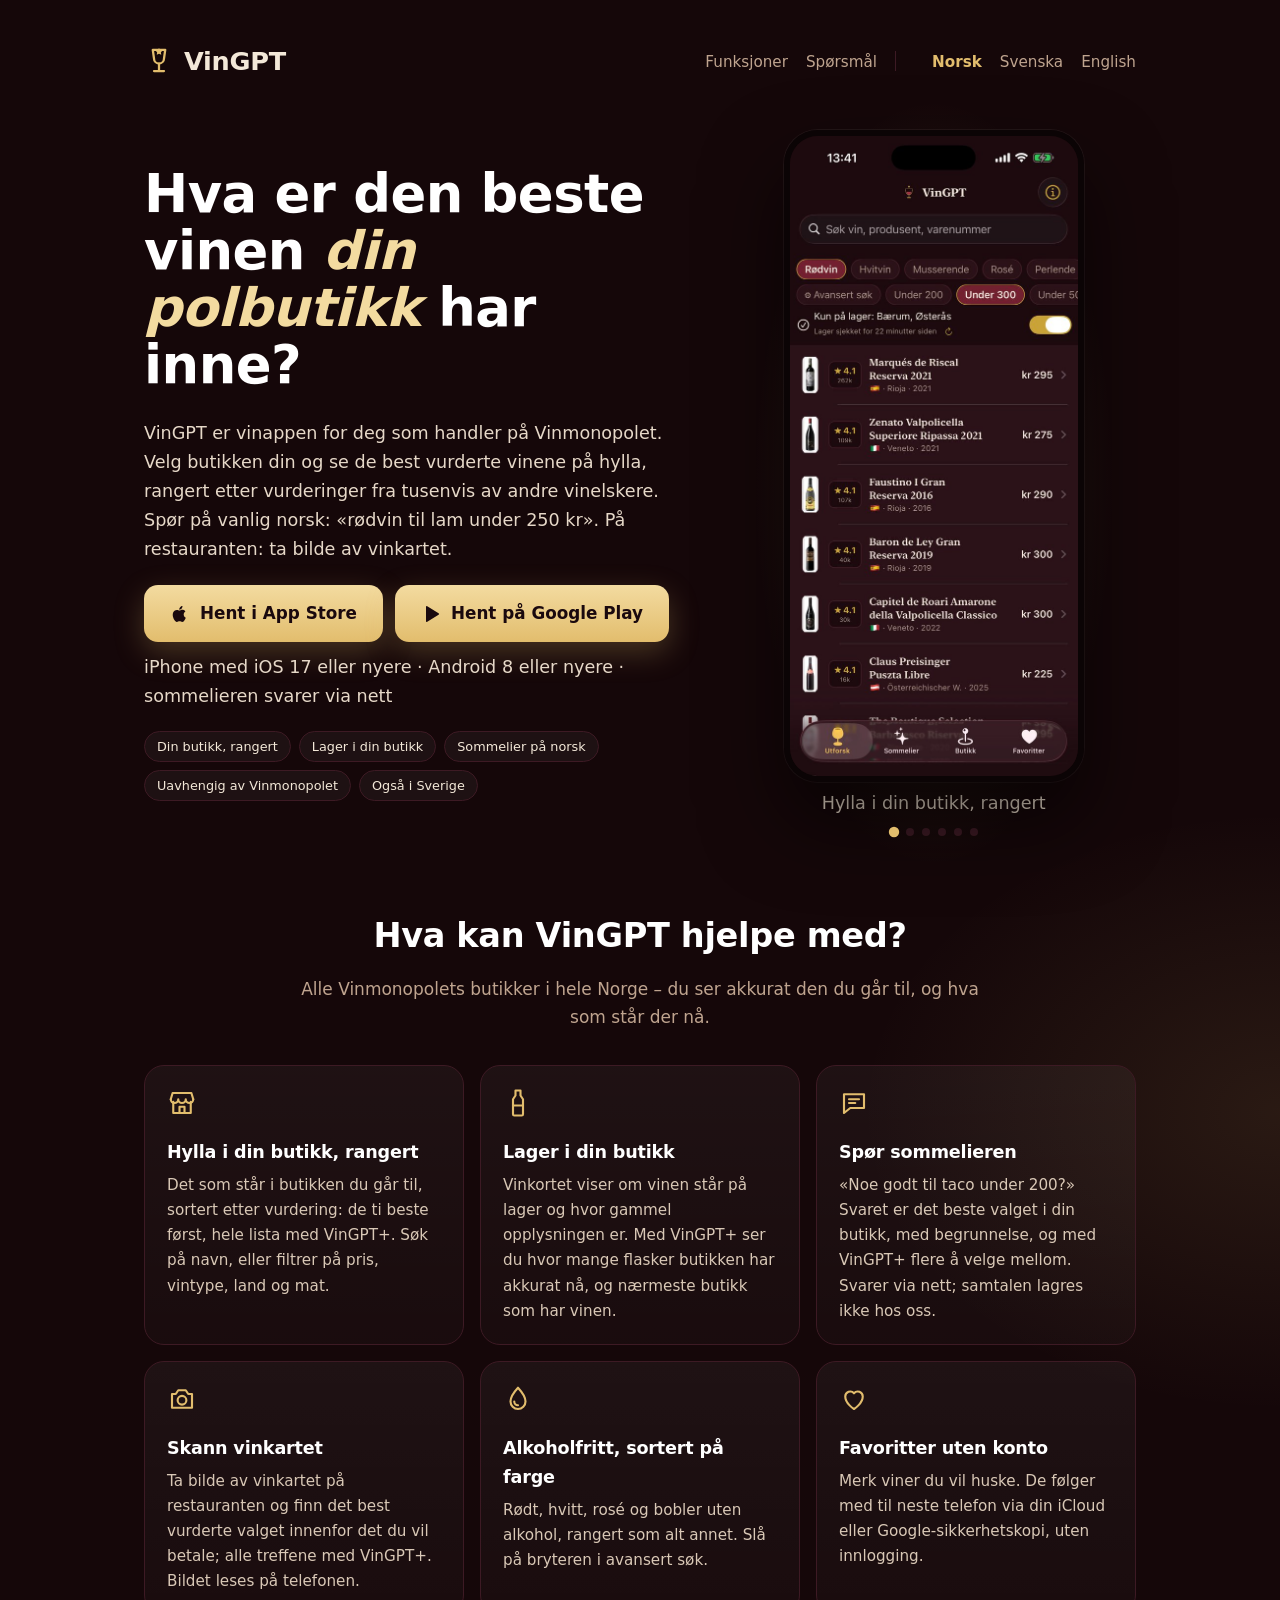
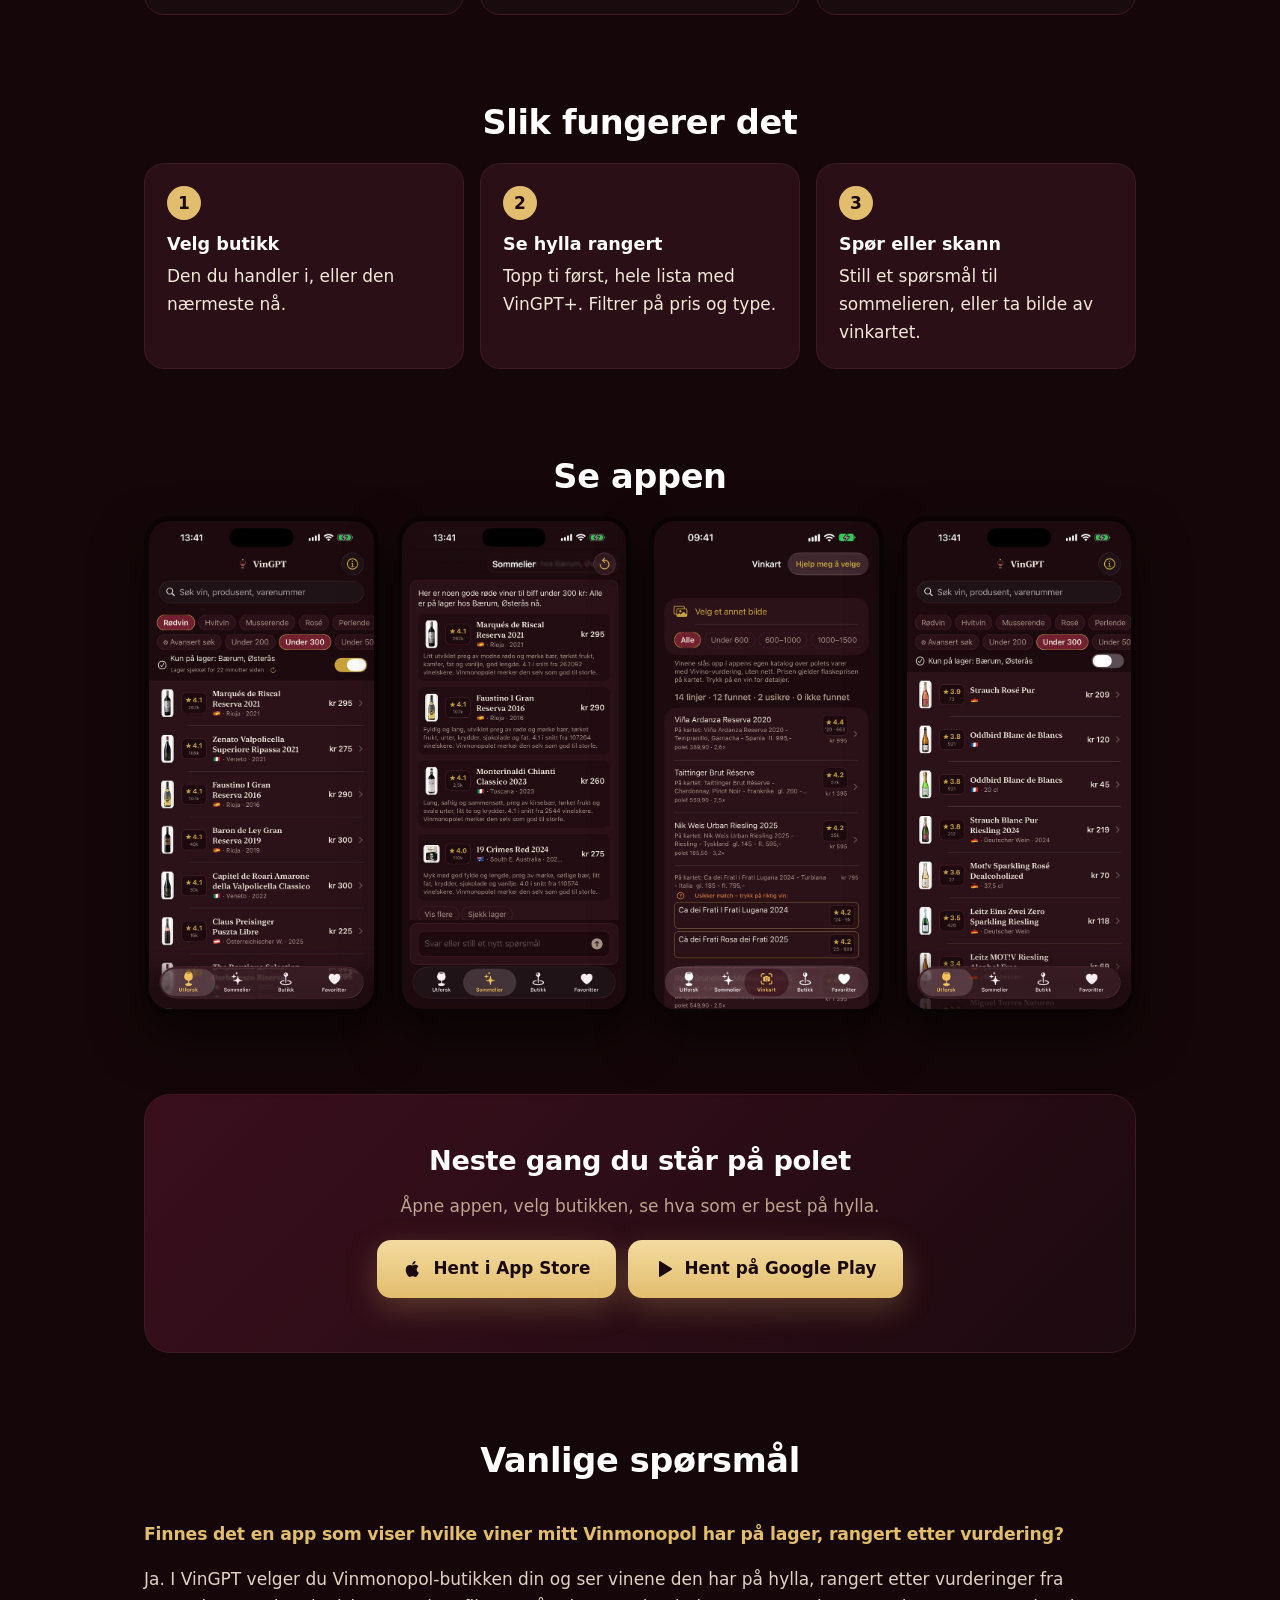
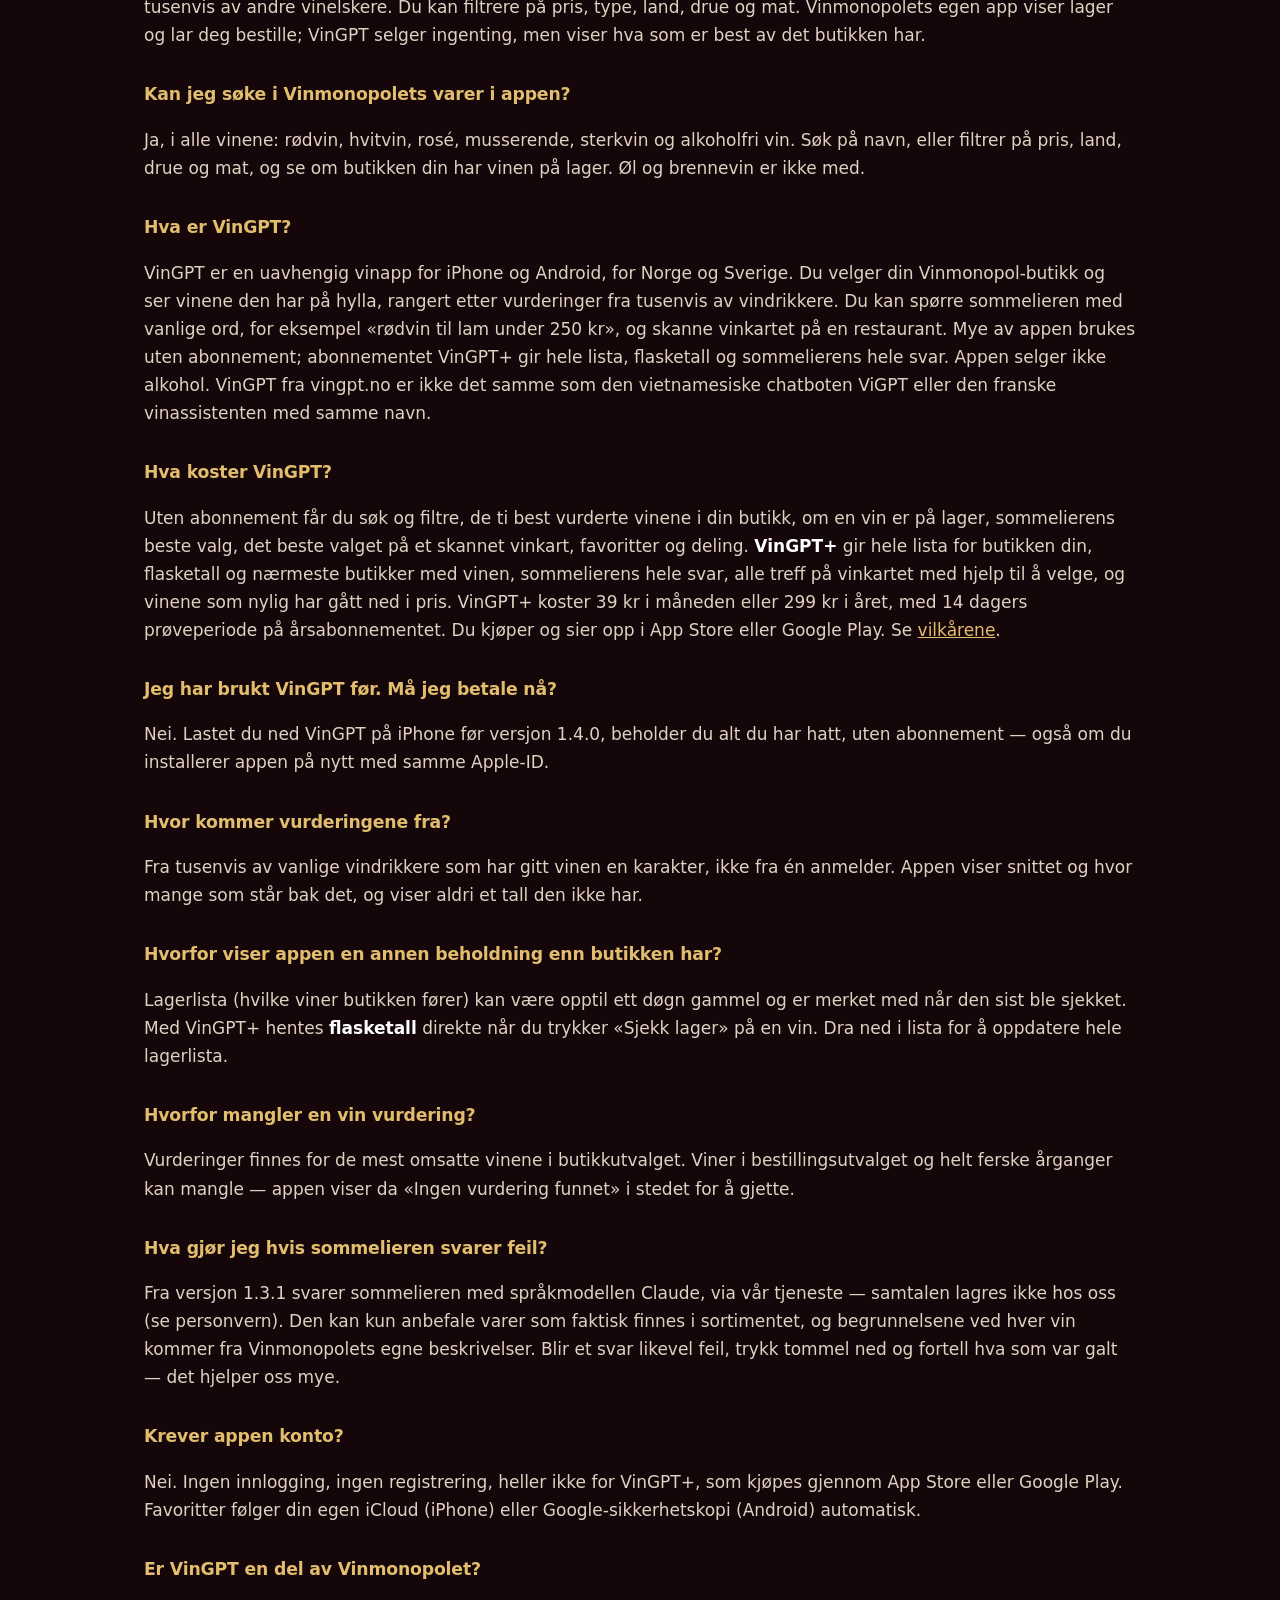
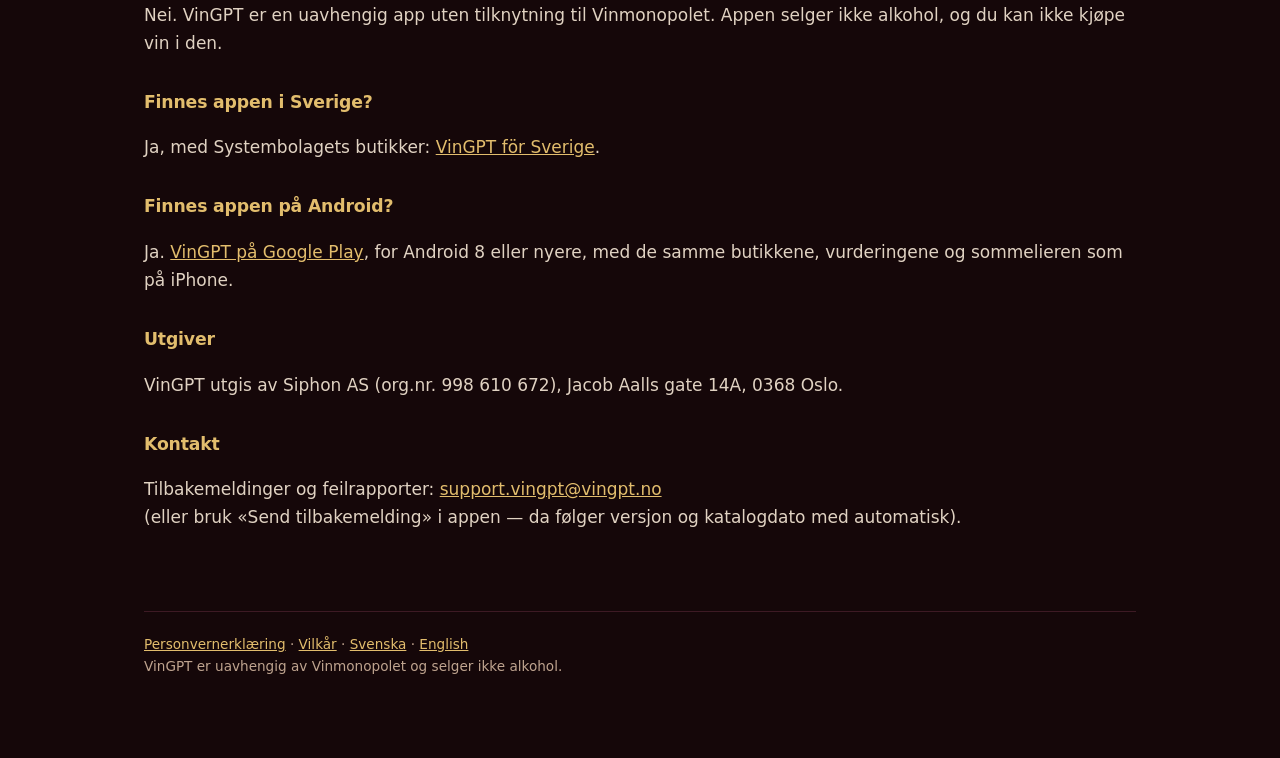
==== commit 5b14534f: "Flett inn main (ordsjekk 26.11): bygg.py = main med ANDROID_NO = True Co-Authored-By: Claude Fable 5" ====
--- a/index.html
+++ b/index.html
@@ -4,7 +4,7 @@
 <meta charset="utf-8">
 <meta name="viewport" content="width=device-width, initial-scale=1">
 <title>VinGPT – vinapp som rangerer vinene på Vinmonopolet</title>
-<meta name="description" content="Søk i alle Vinmonopolets viner og se hva din butikk har på lager, rangert etter vurdering. Spør sommelieren. iPhone-app.">
+<meta name="description" content="Søk i alle Vinmonopolets viner og se hva din butikk har på lager, rangert etter vurdering. Spør sommelieren. iPhone og Android.">
 <link rel="canonical" href="https://vingpt.no/">
 <meta name="msvalidate.01" content="C880A6B9B083777A271F7337E14B123C">
 <link rel="alternate" hreflang="nb" href="https://vingpt.no/">
@@ -29,8 +29,8 @@
 <script src="/besok.js" defer></script>
 <script type="application/ld+json">{"@context": "https://schema.org", "@type": "Organization", "@id": "https://vingpt.no/#utgiver", "name": "Siphon AS", "url": "https://vingpt.no/", "logo": "https://vingpt.no/ikon-512.png", "email": "support.vingpt@vingpt.no", "address": {"@type": "PostalAddress", "streetAddress": "Jacob Aalls gate 14A", "postalCode": "0368", "addressLocality": "Oslo", "addressCountry": "NO"}, "sameAs": ["https://virksomhet.brreg.no/nb/oppslag/enheter/998610672"]}</script>
 <script type="application/ld+json">{"@context": "https://schema.org", "@type": "WebSite", "@id": "https://vingpt.no/#nettsted", "name": "VinGPT", "url": "https://vingpt.no/", "inLanguage": ["nb", "sv", "en"], "publisher": {"@id": "https://vingpt.no/#utgiver"}}</script>
-<script type="application/ld+json">{"@context": "https://schema.org", "@type": "MobileApplication", "@id": "https://vingpt.no/#app", "name": "VinGPT", "alternateName": "VinGPT: vin på lager nær deg", "operatingSystem": "iOS 17", "applicationCategory": "LifestyleApplication", "inLanguage": "nb", "url": "https://vingpt.no/", "installUrl": "https://apps.apple.com/no/app/id6796675360?pt=129246957&ct=nettside&mt=8", "description": "Søk i alle Vinmonopolets viner og se hva din butikk har på lager, rangert etter vurdering. Spør sommelieren. iPhone-app.", "countriesSupported": "NO", "image": "https://vingpt.no/godvin/kort.jpg", "publisher": {"@id": "https://vingpt.no/#utgiver"}, "sameAs": ["https://apps.apple.com/no/app/id6796675360"], "offers": [{"@type": "Offer", "price": "0", "priceCurrency": "NOK"}, {"@type": "Offer", "name": "VinGPT+ måned", "price": "39", "priceCurrency": "NOK"}, {"@type": "Offer", "name": "VinGPT+ år", "price": "299", "priceCurrency": "NOK"}]}</script>
-<script type="application/ld+json">{"@context": "https://schema.org", "@type": "FAQPage", "inLanguage": "nb", "mainEntity": [{"@type": "Question", "name": "Finnes det en app som viser hvilke viner mitt Vinmonopol har på lager, rangert etter vurdering?", "acceptedAnswer": {"@type": "Answer", "text": "Ja. I VinGPT velger du Vinmonopol-butikken din og ser vinene den har på hylla, rangert etter vurderinger fra tusenvis av andre vinelskere. Du kan filtrere på pris, type, land, drue og mat. Vinmonopolets egen app viser lager og lar deg bestille; VinGPT selger ingenting, men viser hva som er best av det butikken har."}}, {"@type": "Question", "name": "Kan jeg søke i Vinmonopolets varer i appen?", "acceptedAnswer": {"@type": "Answer", "text": "Ja, i alle vinene: rødvin, hvitvin, rosé, musserende, sterkvin og alkoholfri vin. Søk på navn, eller filtrer på pris, land, drue og mat, og se om butikken din har vinen på lager. Øl og brennevin er ikke med."}}, {"@type": "Question", "name": "Hva er VinGPT?", "acceptedAnswer": {"@type": "Answer", "text": "VinGPT er en uavhengig vinapp for iPhone, for Norge og Sverige. Du velger din Vinmonopol-butikk og ser vinene den har på hylla, rangert etter vurderinger fra tusenvis av vindrikkere. Du kan spørre sommelieren med vanlige ord, for eksempel «rødvin til lam under 250 kr», og skanne vinkartet på en restaurant. Mye av appen brukes uten abonnement; abonnementet VinGPT+ gir hele lista, flasketall og sommelierens hele svar. Appen selger ikke alkohol. VinGPT fra vingpt.no er ikke det samme som den vietnamesiske chatboten ViGPT eller den franske vinassistenten med samme navn."}}, {"@type": "Question", "name": "Hva koster VinGPT?", "acceptedAnswer": {"@type": "Answer", "text": "Uten abonnement får du søk og filtre, de ti best vurderte vinene i din butikk, om en vin er på lager, sommelierens beste valg, det beste valget på et skannet vinkart, favoritter og deling. VinGPT+ gir hele lista for butikken din, flasketall og nærmeste butikker med vinen, sommelierens hele svar, alle treff på vinkartet med hjelp til å velge, og vinene som nylig har gått ned i pris. VinGPT+ koster 39 kr i måneden eller 299 kr i året, med 14 dagers prøveperiode på årsabonnementet. Du kjøper og sier opp i App Store. Se vilkårene."}}, {"@type": "Question", "name": "Jeg har brukt VinGPT før. Må jeg betale nå?", "acceptedAnswer": {"@type": "Answer", "text": "Nei. Lastet du ned VinGPT på iPhone før versjon 1.4.0, beholder du alt du har hatt, uten abonnement — også om du installerer appen på nytt med samme Apple-ID."}}, {"@type": "Question", "name": "Hvor kommer vurderingene fra?", "acceptedAnswer": {"@type": "Answer", "text": "Fra tusenvis av vanlige vindrikkere som har gitt vinen en karakter, ikke fra én anmelder. Appen viser snittet og hvor mange som står bak det, og viser aldri et tall den ikke har."}}, {"@type": "Question", "name": "Hvorfor viser appen en annen beholdning enn butikken har?", "acceptedAnswer": {"@type": "Answer", "text": "Lagerlista (hvilke viner butikken fører) kan være opptil ett døgn gammel og er merket med når den sist ble sjekket. Med VinGPT+ hentes flasketall direkte når du trykker «Sjekk lager» på en vin. Dra ned i lista for å oppdatere hele lagerlista."}}, {"@type": "Question", "name": "Hvorfor mangler en vin vurdering?", "acceptedAnswer": {"@type": "Answer", "text": "Vurderinger finnes for de mest omsatte vinene i butikkutvalget. Viner i bestillingsutvalget og helt ferske årganger kan mangle — appen viser da «Ingen vurdering funnet» i stedet for å gjette."}}, {"@type": "Question", "name": "Hva gjør jeg hvis sommelieren svarer feil?", "acceptedAnswer": {"@type": "Answer", "text": "Fra versjon 1.3.1 svarer sommelieren med språkmodellen Claude, via vår tjeneste — samtalen lagres ikke hos oss (se personvern). Den kan kun anbefale varer som faktisk finnes i sortimentet, og begrunnelsene ved hver vin kommer fra Vinmonopolets egne beskrivelser. Blir et svar likevel feil, trykk tommel ned og fortell hva som var galt — det hjelper oss mye."}}, {"@type": "Question", "name": "Krever appen konto?", "acceptedAnswer": {"@type": "Answer", "text": "Nei. Ingen innlogging, ingen registrering, heller ikke for VinGPT+, som kjøpes gjennom App Store. Favoritter følger din egen iCloud automatisk."}}, {"@type": "Question", "name": "Er VinGPT en del av Vinmonopolet?", "acceptedAnswer": {"@type": "Answer", "text": "Nei. VinGPT er en uavhengig app uten tilknytning til Vinmonopolet. Appen selger ikke alkohol, og du kan ikke kjøpe vin i den."}}, {"@type": "Question", "name": "Finnes appen i Sverige?", "acceptedAnswer": {"@type": "Answer", "text": "Ja, med Systembolagets butikker: VinGPT för Sverige."}}, {"@type": "Question", "name": "Finnes appen på Android?", "acceptedAnswer": {"@type": "Answer", "text": "Snart. Android-appen for Norge er sendt til Google Play og venter på godkjenning. Si ifra på e-post, så får du beskjed når den er ute. Den svenske utgaven er allerede på Google Play."}}]}</script>
+<script type="application/ld+json">{"@context": "https://schema.org", "@type": "MobileApplication", "@id": "https://vingpt.no/#app", "name": "VinGPT", "alternateName": "VinGPT: vin på lager nær deg", "operatingSystem": "iOS 17, Android 8", "applicationCategory": "LifestyleApplication", "inLanguage": "nb", "url": "https://vingpt.no/", "installUrl": "https://apps.apple.com/no/app/id6796675360?pt=129246957&ct=nettside&mt=8", "description": "Søk i alle Vinmonopolets viner og se hva din butikk har på lager, rangert etter vurdering. Spør sommelieren. iPhone og Android.", "countriesSupported": "NO", "image": "https://vingpt.no/godvin/kort.jpg", "publisher": {"@id": "https://vingpt.no/#utgiver"}, "sameAs": ["https://apps.apple.com/no/app/id6796675360", "https://play.google.com/store/apps/details?id=no.vingpt.app"], "offers": [{"@type": "Offer", "price": "0", "priceCurrency": "NOK"}, {"@type": "Offer", "name": "VinGPT+ måned", "price": "39", "priceCurrency": "NOK"}, {"@type": "Offer", "name": "VinGPT+ år", "price": "299", "priceCurrency": "NOK"}]}</script>
+<script type="application/ld+json">{"@context": "https://schema.org", "@type": "FAQPage", "inLanguage": "nb", "mainEntity": [{"@type": "Question", "name": "Finnes det en app som viser hvilke viner mitt Vinmonopol har på lager, rangert etter vurdering?", "acceptedAnswer": {"@type": "Answer", "text": "Ja. I VinGPT velger du Vinmonopol-butikken din og ser vinene den har på hylla, rangert etter vurderinger fra tusenvis av andre vinelskere. Du kan filtrere på pris, type, land, drue og mat. Vinmonopolets egen app viser lager og lar deg bestille; VinGPT selger ingenting, men viser hva som er best av det butikken har."}}, {"@type": "Question", "name": "Kan jeg søke i Vinmonopolets varer i appen?", "acceptedAnswer": {"@type": "Answer", "text": "Ja, i alle vinene: rødvin, hvitvin, rosé, musserende, sterkvin og alkoholfri vin. Søk på navn, eller filtrer på pris, land, drue og mat, og se om butikken din har vinen på lager. Øl og brennevin er ikke med."}}, {"@type": "Question", "name": "Hva er VinGPT?", "acceptedAnswer": {"@type": "Answer", "text": "VinGPT er en uavhengig vinapp for iPhone og Android, for Norge og Sverige. Du velger din Vinmonopol-butikk og ser vinene den har på hylla, rangert etter vurderinger fra tusenvis av vindrikkere. Du kan spørre sommelieren med vanlige ord, for eksempel «rødvin til lam under 250 kr», og skanne vinkartet på en restaurant. Mye av appen brukes uten abonnement; abonnementet VinGPT+ gir hele lista, flasketall og sommelierens hele svar. Appen selger ikke alkohol. VinGPT fra vingpt.no er ikke det samme som den vietnamesiske chatboten ViGPT eller den franske vinassistenten med samme navn."}}, {"@type": "Question", "name": "Hva koster VinGPT?", "acceptedAnswer": {"@type": "Answer", "text": "Uten abonnement får du søk og filtre, de ti best vurderte vinene i din butikk, om en vin er på lager, sommelierens beste valg, det beste valget på et skannet vinkart, favoritter og deling. VinGPT+ gir hele lista for butikken din, flasketall og nærmeste butikker med vinen, sommelierens hele svar, alle treff på vinkartet med hjelp til å velge, og vinene som nylig har gått ned i pris. VinGPT+ koster 39 kr i måneden eller 299 kr i året, med 14 dagers prøveperiode på årsabonnementet. Du kjøper og sier opp i App Store eller Google Play. Se vilkårene."}}, {"@type": "Question", "name": "Jeg har brukt VinGPT før. Må jeg betale nå?", "acceptedAnswer": {"@type": "Answer", "text": "Nei. Lastet du ned VinGPT på iPhone før versjon 1.4.0, beholder du alt du har hatt, uten abonnement — også om du installerer appen på nytt med samme Apple-ID."}}, {"@type": "Question", "name": "Hvor kommer vurderingene fra?", "acceptedAnswer": {"@type": "Answer", "text": "Fra tusenvis av vanlige vindrikkere som har gitt vinen en karakter, ikke fra én anmelder. Appen viser snittet og hvor mange som står bak det, og viser aldri et tall den ikke har."}}, {"@type": "Question", "name": "Hvorfor viser appen en annen beholdning enn butikken har?", "acceptedAnswer": {"@type": "Answer", "text": "Lagerlista (hvilke viner butikken fører) kan være opptil ett døgn gammel og er merket med når den sist ble sjekket. Med VinGPT+ hentes flasketall direkte når du trykker «Sjekk lager» på en vin. Dra ned i lista for å oppdatere hele lagerlista."}}, {"@type": "Question", "name": "Hvorfor mangler en vin vurdering?", "acceptedAnswer": {"@type": "Answer", "text": "Vurderinger finnes for de mest omsatte vinene i butikkutvalget. Viner i bestillingsutvalget og helt ferske årganger kan mangle — appen viser da «Ingen vurdering funnet» i stedet for å gjette."}}, {"@type": "Question", "name": "Hva gjør jeg hvis sommelieren svarer feil?", "acceptedAnswer": {"@type": "Answer", "text": "Fra versjon 1.3.1 svarer sommelieren med språkmodellen Claude, via vår tjeneste — samtalen lagres ikke hos oss (se personvern). Den kan kun anbefale varer som faktisk finnes i sortimentet, og begrunnelsene ved hver vin kommer fra Vinmonopolets egne beskrivelser. Blir et svar likevel feil, trykk tommel ned og fortell hva som var galt — det hjelper oss mye."}}, {"@type": "Question", "name": "Krever appen konto?", "acceptedAnswer": {"@type": "Answer", "text": "Nei. Ingen innlogging, ingen registrering, heller ikke for VinGPT+, som kjøpes gjennom App Store eller Google Play. Favoritter følger din egen iCloud (iPhone) eller Google-sikkerhetskopi (Android) automatisk."}}, {"@type": "Question", "name": "Er VinGPT en del av Vinmonopolet?", "acceptedAnswer": {"@type": "Answer", "text": "Nei. VinGPT er en uavhengig app uten tilknytning til Vinmonopolet. Appen selger ikke alkohol, og du kan ikke kjøpe vin i den."}}, {"@type": "Question", "name": "Finnes appen i Sverige?", "acceptedAnswer": {"@type": "Answer", "text": "Ja, med Systembolagets butikker: VinGPT för Sverige."}}, {"@type": "Question", "name": "Finnes appen på Android?", "acceptedAnswer": {"@type": "Answer", "text": "Ja. VinGPT på Google Play, for Android 8 eller nyere, med de samme butikkene, vurderingene og sommelieren som på iPhone."}}]}</script>
 </head>
 <body>
 <main>
@@ -44,8 +44,8 @@
 <div>
 <h1 class="lofte">Hva er den beste vinen <em>din polbutikk</em> har inne?</h1>
 <p>VinGPT er vinappen for deg som handler på Vinmonopolet. Velg butikken din og se de best vurderte vinene på hylla, rangert etter vurderinger fra tusenvis av andre vinelskere. Spør på vanlig norsk: «rødvin til lam under 250 kr». På restauranten: ta bilde av vinkartet.</p>
-<div class="knapper"><a class="appstore" href="https://apps.apple.com/no/app/id6796675360?pt=129246957&amp;ct=nettside&amp;mt=8"><svg viewBox="0 0 24 24" fill="currentColor"><path d="M16.4 12.6c0-2.4 2-3.6 2.1-3.7-1.1-1.7-2.9-1.9-3.5-1.9-1.5-.2-2.9.9-3.7.9-.8 0-1.9-.9-3.2-.8-1.6 0-3.1 1-4 2.4-1.7 3-.4 7.3 1.2 9.7.8 1.2 1.8 2.5 3 2.4 1.2 0 1.7-.8 3.2-.8s1.9.8 3.2.8 2.1-1.2 2.9-2.4c.9-1.4 1.3-2.7 1.3-2.8 0 0-2.5-1-2.5-3.8zM14 5.4c.7-.8 1.1-1.9 1-3-1 0-2.1.7-2.8 1.5-.6.7-1.2 1.8-1 2.9 1.1.1 2.2-.6 2.8-1.4z"/></svg>Hent i App Store</a></div>
-<p class="krav">iPhone med iOS 17 eller nyere · sommelieren svarer via nett · <a href="mailto:support.vingpt@vingpt.no?subject=VinGPT%20p%C3%A5%20Android&amp;body=Si%20ifra%20n%C3%A5r%20VinGPT%20kommer%20p%C3%A5%20Android.">Android er på vei – si ifra</a></p>
+<div class="knapper"><a class="appstore" href="https://apps.apple.com/no/app/id6796675360?pt=129246957&amp;ct=nettside&amp;mt=8"><svg viewBox="0 0 24 24" fill="currentColor"><path d="M16.4 12.6c0-2.4 2-3.6 2.1-3.7-1.1-1.7-2.9-1.9-3.5-1.9-1.5-.2-2.9.9-3.7.9-.8 0-1.9-.9-3.2-.8-1.6 0-3.1 1-4 2.4-1.7 3-.4 7.3 1.2 9.7.8 1.2 1.8 2.5 3 2.4 1.2 0 1.7-.8 3.2-.8s1.9.8 3.2.8 2.1-1.2 2.9-2.4c.9-1.4 1.3-2.7 1.3-2.8 0 0-2.5-1-2.5-3.8zM14 5.4c.7-.8 1.1-1.9 1-3-1 0-2.1.7-2.8 1.5-.6.7-1.2 1.8-1 2.9 1.1.1 2.2-.6 2.8-1.4z"/></svg>Hent i App Store</a><a class="appstore play" href="https://play.google.com/store/apps/details?id=no.vingpt.app&amp;referrer=utm_source%3Dnettside"><svg viewBox="0 0 24 24" fill="currentColor" aria-hidden="true"><path d="M6 3.6v16.8a1 1 0 0 0 1.5.86l13.6-8.4a1 1 0 0 0 0-1.72L7.5 2.74A1 1 0 0 0 6 3.6z"/></svg>Hent på Google Play</a></div>
+<p class="krav">iPhone med iOS 17 eller nyere · Android 8 eller nyere · sommelieren svarer via nett</p>
 <ul class="merker"><li>Din butikk, rangert</li><li>Lager i din butikk</li><li>Sommelier på norsk</li><li>Uavhengig av Vinmonopolet</li><li>Også i Sverige</li></ul>
 </div>
 <div class="telefon"><div class="skjermer"><img src="bilder/no/1-utforsk.jpg" width="600" height="1303" alt="Hovedskjermen: rødviner under 300 kr på hylla i din butikk, rangert etter vurdering" data-tekst="Hylla i din butikk, rangert" class="aktiv"><img src="bilder/no/4-sommelier.jpg" width="600" height="1303" alt="Sommelieren svarer med viner som står i din butikk" data-tekst="Spør sommelieren om maten" loading="lazy"><img src="bilder/no/3-vinkart.jpg" width="600" height="1303" alt="Vinkartet fotografert og rangert" data-tekst="Skann vinkartet på restauranten" loading="lazy"><img src="bilder/no/2-vinkort.jpg" width="600" height="1303" alt="Vinkortet med vurdering, pris og flasker på lager" data-tekst="Vurdering, pris og lager per flaske" loading="lazy"><img src="bilder/no/5-alkoholfritt.jpg" width="600" height="1303" alt="Alkoholfrie viner rangert" data-tekst="Alkoholfritt, sortert på farge" loading="lazy"><img src="bilder/no/6-butikk.jpg" width="600" height="1303" alt="Butikkvelgeren" data-tekst="Velg butikken din" loading="lazy"></div><p class="bildetekst" aria-live="polite">Hylla i din butikk, rangert</p><div class="prikker"><button type="button" data-i="0" aria-label="Hylla i din butikk, rangert" class="aktiv"></button><button type="button" data-i="1" aria-label="Spør sommelieren om maten"></button><button type="button" data-i="2" aria-label="Skann vinkartet på restauranten"></button><button type="button" data-i="3" aria-label="Vurdering, pris og lager per flaske"></button><button type="button" data-i="4" aria-label="Alkoholfritt, sortert på farge"></button><button type="button" data-i="5" aria-label="Velg butikken din"></button></div></div>
@@ -55,7 +55,7 @@
 <h2 class="seksjon">Hva kan VinGPT hjelpe med?</h2>
 <p class="ingress">Alle Vinmonopolets butikker i hele Norge – du ser akkurat den du går til, og hva som står der nå.</p>
 <div class="kort">
-<div><svg viewBox="0 0 24 24" fill="none" stroke="currentColor" stroke-width="1.7" stroke-linecap="round" stroke-linejoin="round"><path d="M3 9l1.5-5h15L21 9"/><path d="M3 9a3 3 0 0 0 6 0 3 3 0 0 0 6 0 3 3 0 0 0 6 0"/><path d="M5 11v9h14v-9"/><path d="M10 20v-5h4v5"/></svg><h3>Hylla i din butikk, rangert</h3><p>Det som står i butikken du går til, sortert etter vurdering: de ti beste først, hele lista med VinGPT+. Søk på navn, eller filtrer på pris, vintype, land og mat.</p></div><div><svg viewBox="0 0 24 24" fill="none" stroke="currentColor" stroke-width="1.7" stroke-linecap="round" stroke-linejoin="round"><path d="M10 2h4v4l2 3v12a1 1 0 0 1-1 1H9a1 1 0 0 1-1-1V9l2-3z"/><path d="M8 14h8"/></svg><h3>Lager i din butikk</h3><p>Vinkortet viser om vinen står på lager og hvor gammel opplysningen er. Med VinGPT+ ser du hvor mange flasker butikken har akkurat nå, og nærmeste butikk som har vinen.</p></div><div><svg viewBox="0 0 24 24" fill="none" stroke="currentColor" stroke-width="1.7" stroke-linecap="round" stroke-linejoin="round"><path d="M4 5h16v11H9l-5 4z"/><path d="M8 9h8M8 12h5"/></svg><h3>Spør sommelieren</h3><p>«Noe godt til taco under 200?» Svaret er det beste valget i din butikk, med begrunnelse, og med VinGPT+ flere å velge mellom. Svarer via nett; samtalen lagres ikke hos oss.</p></div><div><svg viewBox="0 0 24 24" fill="none" stroke="currentColor" stroke-width="1.7" stroke-linecap="round" stroke-linejoin="round"><path d="M4 8h3l2-3h6l2 3h3v11H4z"/><circle cx="12" cy="13" r="3.5"/></svg><h3>Skann vinkartet</h3><p>Ta bilde av vinkartet på restauranten og finn det best vurderte valget innenfor det du vil betale; alle treffene med VinGPT+. Bildet leses på telefonen.</p></div><div><svg viewBox="0 0 24 24" fill="none" stroke="currentColor" stroke-width="1.7" stroke-linecap="round" stroke-linejoin="round"><path d="M12 3s6 6.5 6 11a6 6 0 0 1-12 0c0-4.5 6-11 6-11z"/><path d="M9 14a3 3 0 0 0 3 3"/></svg><h3>Alkoholfritt, sortert på farge</h3><p>Rødt, hvitt, rosé og bobler uten alkohol, rangert som alt annet. Slå på bryteren i avansert søk.</p></div><div><svg viewBox="0 0 24 24" fill="none" stroke="currentColor" stroke-width="1.7" stroke-linecap="round" stroke-linejoin="round"><path d="M12 20s-7-4.4-7-10a4 4 0 0 1 7-2.6A4 4 0 0 1 19 10c0 5.6-7 10-7 10z"/></svg><h3>Favoritter uten konto</h3><p>Merk viner du vil huske. De følger din egen iCloud til neste telefon, uten innlogging.</p></div>
+<div><svg viewBox="0 0 24 24" fill="none" stroke="currentColor" stroke-width="1.7" stroke-linecap="round" stroke-linejoin="round"><path d="M3 9l1.5-5h15L21 9"/><path d="M3 9a3 3 0 0 0 6 0 3 3 0 0 0 6 0 3 3 0 0 0 6 0"/><path d="M5 11v9h14v-9"/><path d="M10 20v-5h4v5"/></svg><h3>Hylla i din butikk, rangert</h3><p>Det som står i butikken du går til, sortert etter vurdering: de ti beste først, hele lista med VinGPT+. Søk på navn, eller filtrer på pris, vintype, land og mat.</p></div><div><svg viewBox="0 0 24 24" fill="none" stroke="currentColor" stroke-width="1.7" stroke-linecap="round" stroke-linejoin="round"><path d="M10 2h4v4l2 3v12a1 1 0 0 1-1 1H9a1 1 0 0 1-1-1V9l2-3z"/><path d="M8 14h8"/></svg><h3>Lager i din butikk</h3><p>Vinkortet viser om vinen står på lager og hvor gammel opplysningen er. Med VinGPT+ ser du hvor mange flasker butikken har akkurat nå, og nærmeste butikk som har vinen.</p></div><div><svg viewBox="0 0 24 24" fill="none" stroke="currentColor" stroke-width="1.7" stroke-linecap="round" stroke-linejoin="round"><path d="M4 5h16v11H9l-5 4z"/><path d="M8 9h8M8 12h5"/></svg><h3>Spør sommelieren</h3><p>«Noe godt til taco under 200?» Svaret er det beste valget i din butikk, med begrunnelse, og med VinGPT+ flere å velge mellom. Svarer via nett; samtalen lagres ikke hos oss.</p></div><div><svg viewBox="0 0 24 24" fill="none" stroke="currentColor" stroke-width="1.7" stroke-linecap="round" stroke-linejoin="round"><path d="M4 8h3l2-3h6l2 3h3v11H4z"/><circle cx="12" cy="13" r="3.5"/></svg><h3>Skann vinkartet</h3><p>Ta bilde av vinkartet på restauranten og finn det best vurderte valget innenfor det du vil betale; alle treffene med VinGPT+. Bildet leses på telefonen.</p></div><div><svg viewBox="0 0 24 24" fill="none" stroke="currentColor" stroke-width="1.7" stroke-linecap="round" stroke-linejoin="round"><path d="M12 3s6 6.5 6 11a6 6 0 0 1-12 0c0-4.5 6-11 6-11z"/><path d="M9 14a3 3 0 0 0 3 3"/></svg><h3>Alkoholfritt, sortert på farge</h3><p>Rødt, hvitt, rosé og bobler uten alkohol, rangert som alt annet. Slå på bryteren i avansert søk.</p></div><div><svg viewBox="0 0 24 24" fill="none" stroke="currentColor" stroke-width="1.7" stroke-linecap="round" stroke-linejoin="round"><path d="M12 20s-7-4.4-7-10a4 4 0 0 1 7-2.6A4 4 0 0 1 19 10c0 5.6-7 10-7 10z"/></svg><h3>Favoritter uten konto</h3><p>Merk viner du vil huske. De følger med til neste telefon via din iCloud eller Google-sikkerhetskopi, uten innlogging.</p></div>
 </div>
 </section>
 
@@ -79,7 +79,7 @@
 <section class="band">
 <p class="lofte">Neste gang du står på polet</p>
 <p>Åpne appen, velg butikken, se hva som er best på hylla.</p>
-<div class="knapper"><a class="appstore" href="https://apps.apple.com/no/app/id6796675360?pt=129246957&amp;ct=nettside&amp;mt=8"><svg viewBox="0 0 24 24" fill="currentColor"><path d="M16.4 12.6c0-2.4 2-3.6 2.1-3.7-1.1-1.7-2.9-1.9-3.5-1.9-1.5-.2-2.9.9-3.7.9-.8 0-1.9-.9-3.2-.8-1.6 0-3.1 1-4 2.4-1.7 3-.4 7.3 1.2 9.7.8 1.2 1.8 2.5 3 2.4 1.2 0 1.7-.8 3.2-.8s1.9.8 3.2.8 2.1-1.2 2.9-2.4c.9-1.4 1.3-2.7 1.3-2.8 0 0-2.5-1-2.5-3.8zM14 5.4c.7-.8 1.1-1.9 1-3-1 0-2.1.7-2.8 1.5-.6.7-1.2 1.8-1 2.9 1.1.1 2.2-.6 2.8-1.4z"/></svg>Hent i App Store</a></div>
+<div class="knapper"><a class="appstore" href="https://apps.apple.com/no/app/id6796675360?pt=129246957&amp;ct=nettside&amp;mt=8"><svg viewBox="0 0 24 24" fill="currentColor"><path d="M16.4 12.6c0-2.4 2-3.6 2.1-3.7-1.1-1.7-2.9-1.9-3.5-1.9-1.5-.2-2.9.9-3.7.9-.8 0-1.9-.9-3.2-.8-1.6 0-3.1 1-4 2.4-1.7 3-.4 7.3 1.2 9.7.8 1.2 1.8 2.5 3 2.4 1.2 0 1.7-.8 3.2-.8s1.9.8 3.2.8 2.1-1.2 2.9-2.4c.9-1.4 1.3-2.7 1.3-2.8 0 0-2.5-1-2.5-3.8zM14 5.4c.7-.8 1.1-1.9 1-3-1 0-2.1.7-2.8 1.5-.6.7-1.2 1.8-1 2.9 1.1.1 2.2-.6 2.8-1.4z"/></svg>Hent i App Store</a><a class="appstore play" href="https://play.google.com/store/apps/details?id=no.vingpt.app&amp;referrer=utm_source%3Dnettside"><svg viewBox="0 0 24 24" fill="currentColor" aria-hidden="true"><path d="M6 3.6v16.8a1 1 0 0 0 1.5.86l13.6-8.4a1 1 0 0 0 0-1.72L7.5 2.74A1 1 0 0 0 6 3.6z"/></svg>Hent på Google Play</a></div>
 </section>
 
 <section id="faq" class="faq">
@@ -89,9 +89,9 @@
 <h3>Kan jeg søke i Vinmonopolets varer i appen?</h3>
 <p>Ja, i alle vinene: rødvin, hvitvin, rosé, musserende, sterkvin og alkoholfri vin. Søk på navn, eller filtrer på pris, land, drue og mat, og se om butikken din har vinen på lager. Øl og brennevin er ikke med.</p>
 <h3>Hva er VinGPT?</h3>
-<p>VinGPT er en uavhengig vinapp for iPhone, for Norge og Sverige. Du velger din Vinmonopol-butikk og ser vinene den har på hylla, rangert etter vurderinger fra tusenvis av vindrikkere. Du kan spørre sommelieren med vanlige ord, for eksempel «rødvin til lam under 250 kr», og skanne vinkartet på en restaurant. Mye av appen brukes uten abonnement; abonnementet VinGPT+ gir hele lista, flasketall og sommelierens hele svar. Appen selger ikke alkohol. VinGPT fra vingpt.no er ikke det samme som den vietnamesiske chatboten ViGPT eller den franske vinassistenten med samme navn.</p>
+<p>VinGPT er en uavhengig vinapp for iPhone og Android, for Norge og Sverige. Du velger din Vinmonopol-butikk og ser vinene den har på hylla, rangert etter vurderinger fra tusenvis av vindrikkere. Du kan spørre sommelieren med vanlige ord, for eksempel «rødvin til lam under 250 kr», og skanne vinkartet på en restaurant. Mye av appen brukes uten abonnement; abonnementet VinGPT+ gir hele lista, flasketall og sommelierens hele svar. Appen selger ikke alkohol. VinGPT fra vingpt.no er ikke det samme som den vietnamesiske chatboten ViGPT eller den franske vinassistenten med samme navn.</p>
 <h3>Hva koster VinGPT?</h3>
-<p>Uten abonnement får du søk og filtre, de ti best vurderte vinene i din butikk, om en vin er på lager, sommelierens beste valg, det beste valget på et skannet vinkart, favoritter og deling. <strong>VinGPT+</strong> gir hele lista for butikken din, flasketall og nærmeste butikker med vinen, sommelierens hele svar, alle treff på vinkartet med hjelp til å velge, og vinene som nylig har gått ned i pris. VinGPT+ koster 39 kr i måneden eller 299 kr i året, med 14 dagers prøveperiode på årsabonnementet. Du kjøper og sier opp i App Store. Se <a href="vilkar/">vilkårene</a>.</p>
+<p>Uten abonnement får du søk og filtre, de ti best vurderte vinene i din butikk, om en vin er på lager, sommelierens beste valg, det beste valget på et skannet vinkart, favoritter og deling. <strong>VinGPT+</strong> gir hele lista for butikken din, flasketall og nærmeste butikker med vinen, sommelierens hele svar, alle treff på vinkartet med hjelp til å velge, og vinene som nylig har gått ned i pris. VinGPT+ koster 39 kr i måneden eller 299 kr i året, med 14 dagers prøveperiode på årsabonnementet. Du kjøper og sier opp i App Store eller Google Play. Se <a href="vilkar/">vilkårene</a>.</p>
 <h3>Jeg har brukt VinGPT før. Må jeg betale nå?</h3>
 <p>Nei. Lastet du ned VinGPT på iPhone før versjon 1.4.0, beholder du alt du har hatt, uten abonnement — også om du installerer appen på nytt med samme Apple-ID.</p>
 <h3>Hvor kommer vurderingene fra?</h3>
@@ -103,13 +103,13 @@
 <h3>Hva gjør jeg hvis sommelieren svarer feil?</h3>
 <p>Fra versjon 1.3.1 svarer sommelieren med språkmodellen Claude, via vår tjeneste — samtalen lagres ikke hos oss (se personvern). Den kan kun anbefale varer som faktisk finnes i sortimentet, og begrunnelsene ved hver vin kommer fra Vinmonopolets egne beskrivelser. Blir et svar likevel feil, trykk tommel ned og fortell hva som var galt — det hjelper oss mye.</p>
 <h3>Krever appen konto?</h3>
-<p>Nei. Ingen innlogging, ingen registrering, heller ikke for VinGPT+, som kjøpes gjennom App Store. Favoritter følger din egen iCloud automatisk.</p>
+<p>Nei. Ingen innlogging, ingen registrering, heller ikke for VinGPT+, som kjøpes gjennom App Store eller Google Play. Favoritter følger din egen iCloud (iPhone) eller Google-sikkerhetskopi (Android) automatisk.</p>
 <h3>Er VinGPT en del av Vinmonopolet?</h3>
 <p>Nei. VinGPT er en uavhengig app uten tilknytning til Vinmonopolet. Appen selger ikke alkohol, og du kan ikke kjøpe vin i den.</p>
 <h3>Finnes appen i Sverige?</h3>
 <p>Ja, med Systembolagets butikker: <a href="sv/">VinGPT för Sverige</a>.</p>
 <h3>Finnes appen på Android?</h3>
-<p>Snart. Android-appen for Norge er sendt til Google Play og venter på godkjenning. <a href="mailto:support.vingpt@vingpt.no?subject=VinGPT%20p%C3%A5%20Android&amp;body=Si%20ifra%20n%C3%A5r%20VinGPT%20kommer%20p%C3%A5%20Android.">Si ifra på e-post</a>, så får du beskjed når den er ute. Den svenske utgaven er allerede på <a href="https://play.google.com/store/apps/details?id=se.vingpt.app&referrer=utm_source%3Dnettside">Google Play</a>.</p>
+<p>Ja. <a href="https://play.google.com/store/apps/details?id=no.vingpt.app&referrer=utm_source%3Dnettside">VinGPT på Google Play</a>, for Android 8 eller nyere, med de samme butikkene, vurderingene og sommelieren som på iPhone.</p>
 <h3>Utgiver</h3>
 <p>VinGPT utgis av Siphon AS (org.nr. 998 610 672), Jacob Aalls gate 14A, 0368 Oslo.</p>
 <h3>Kontakt</h3>
